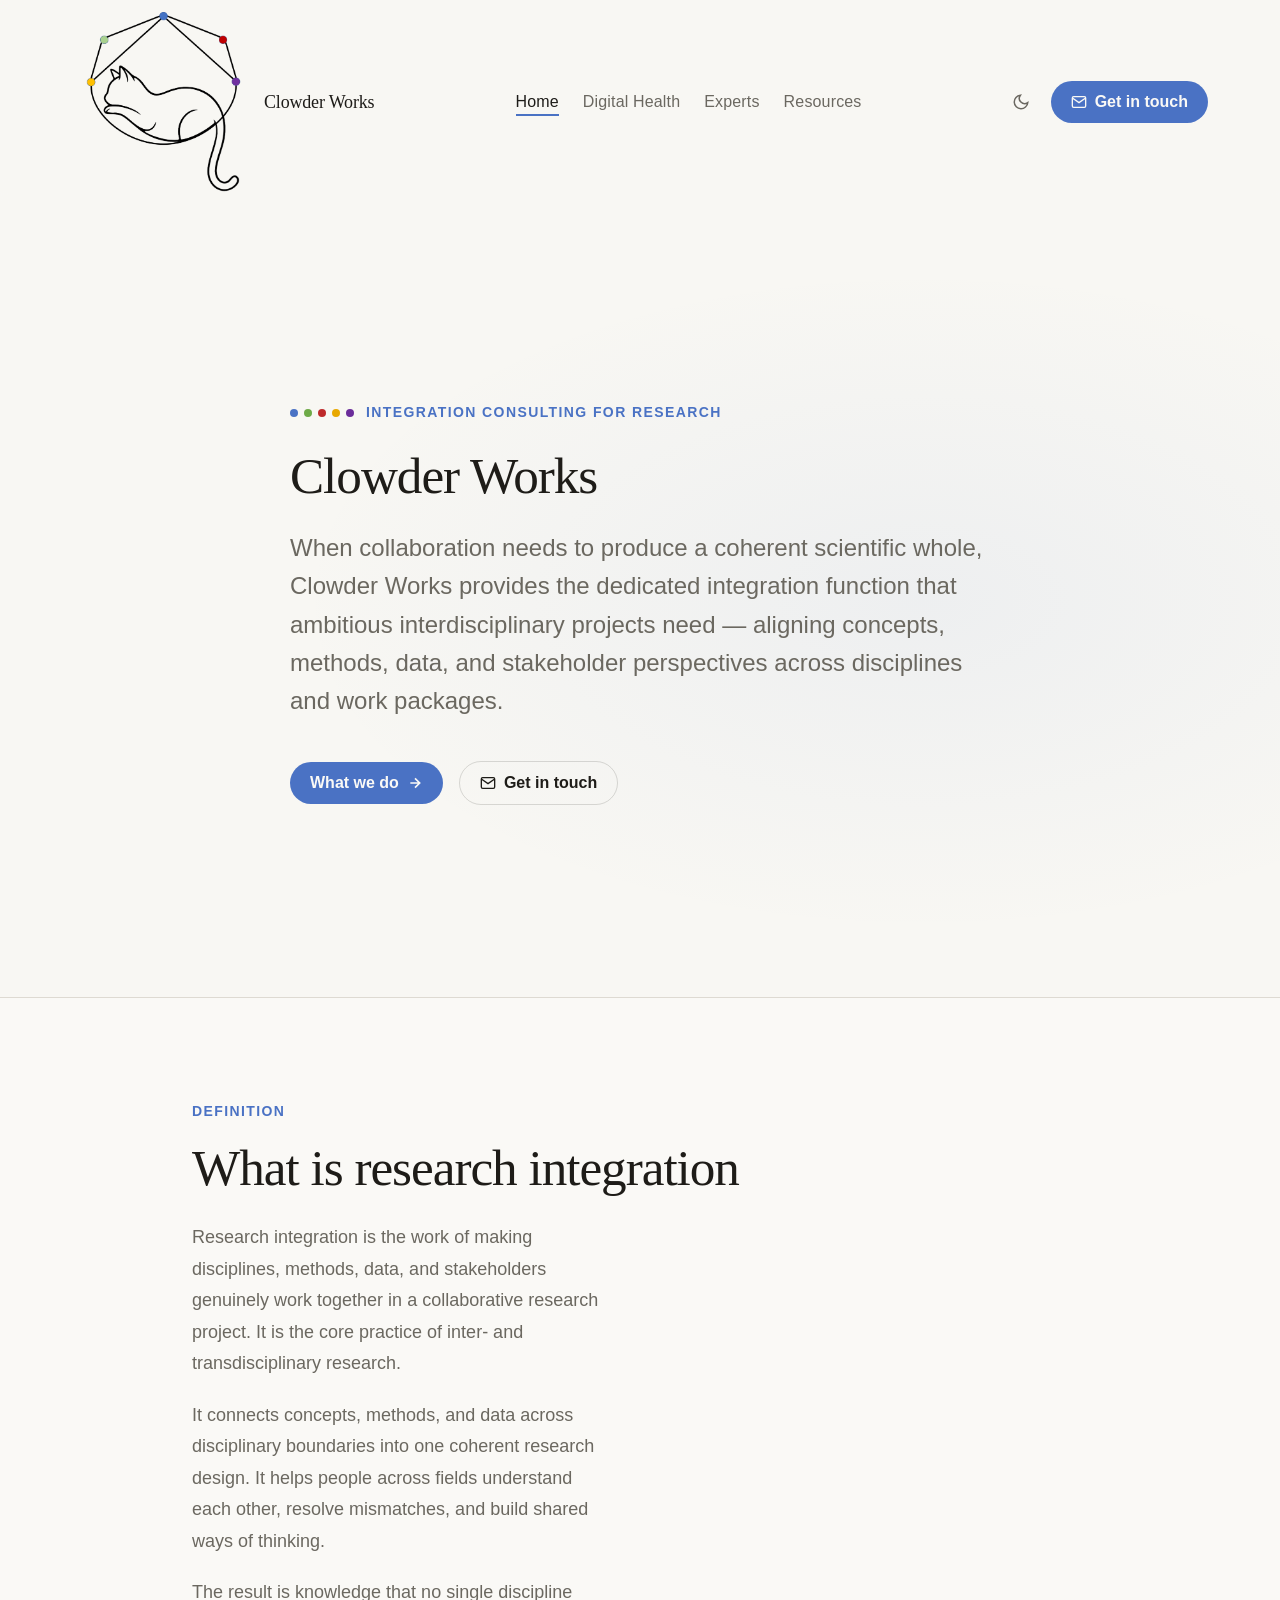
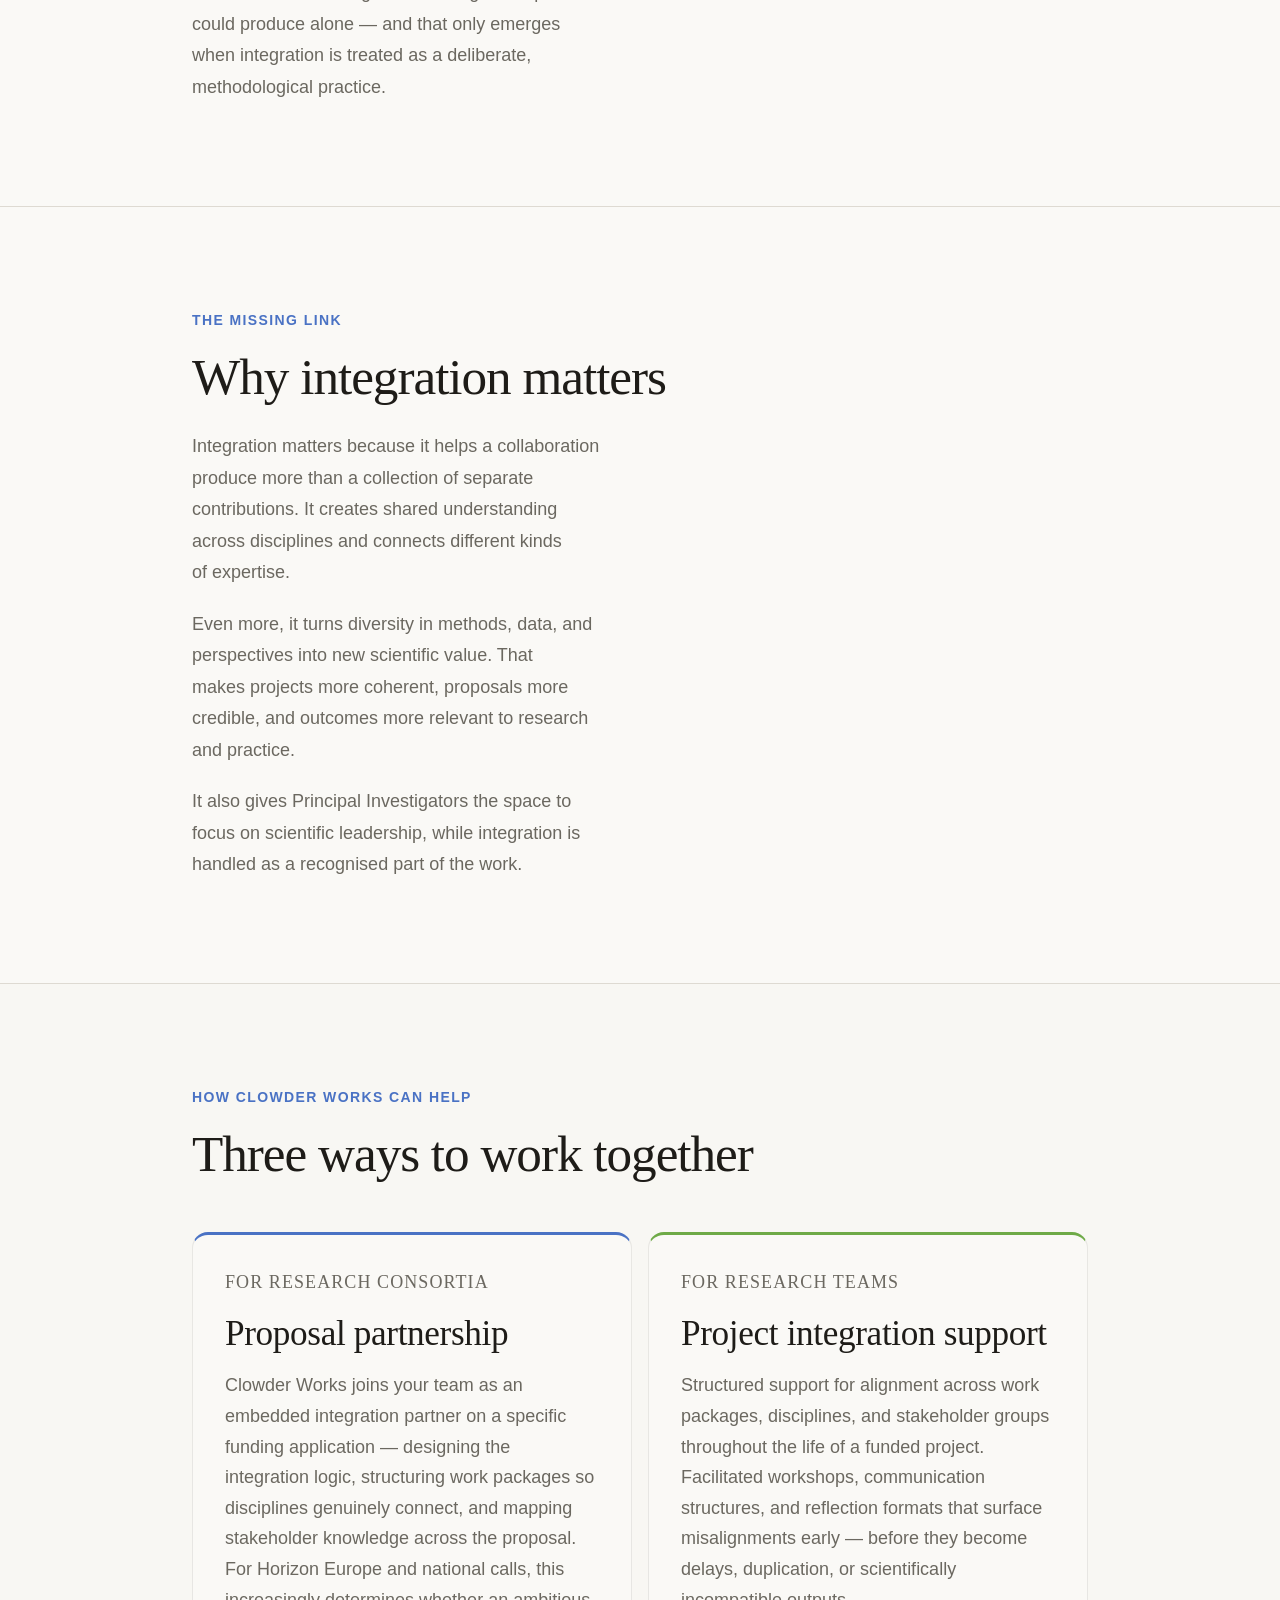
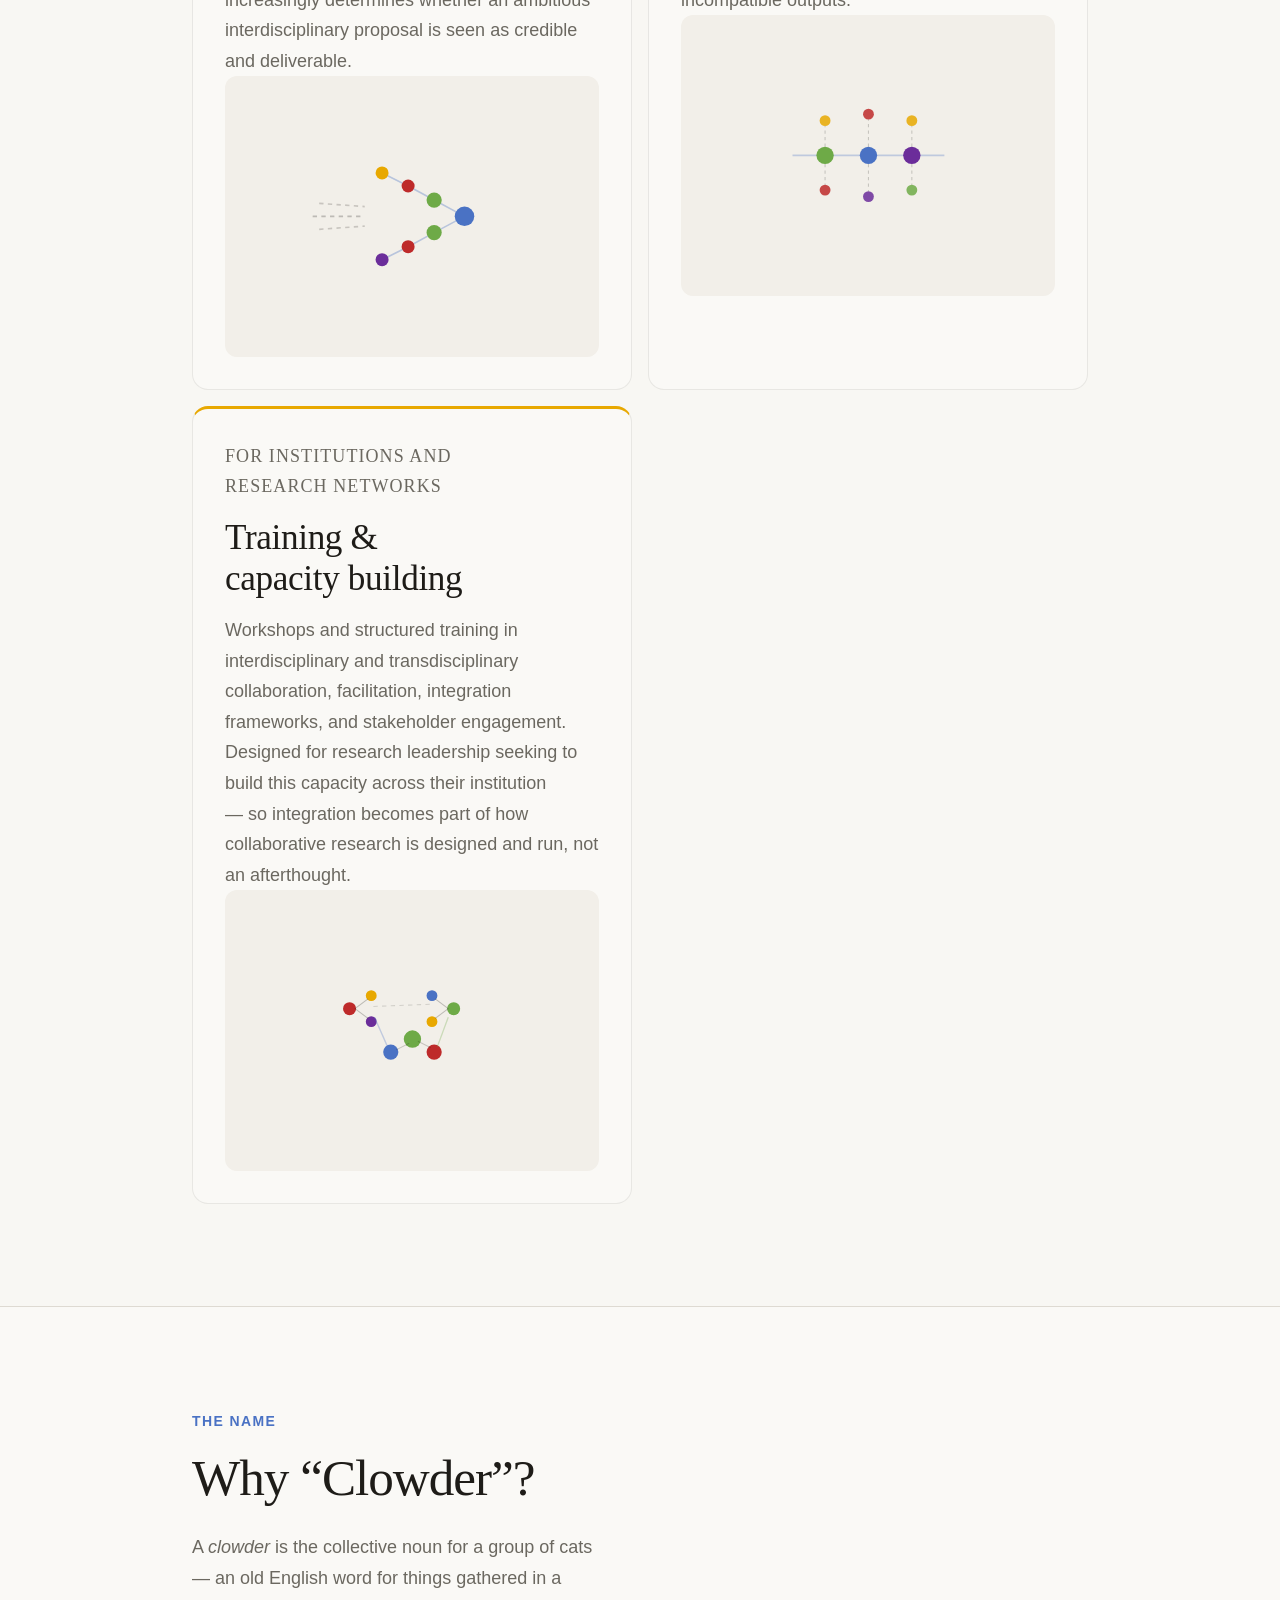
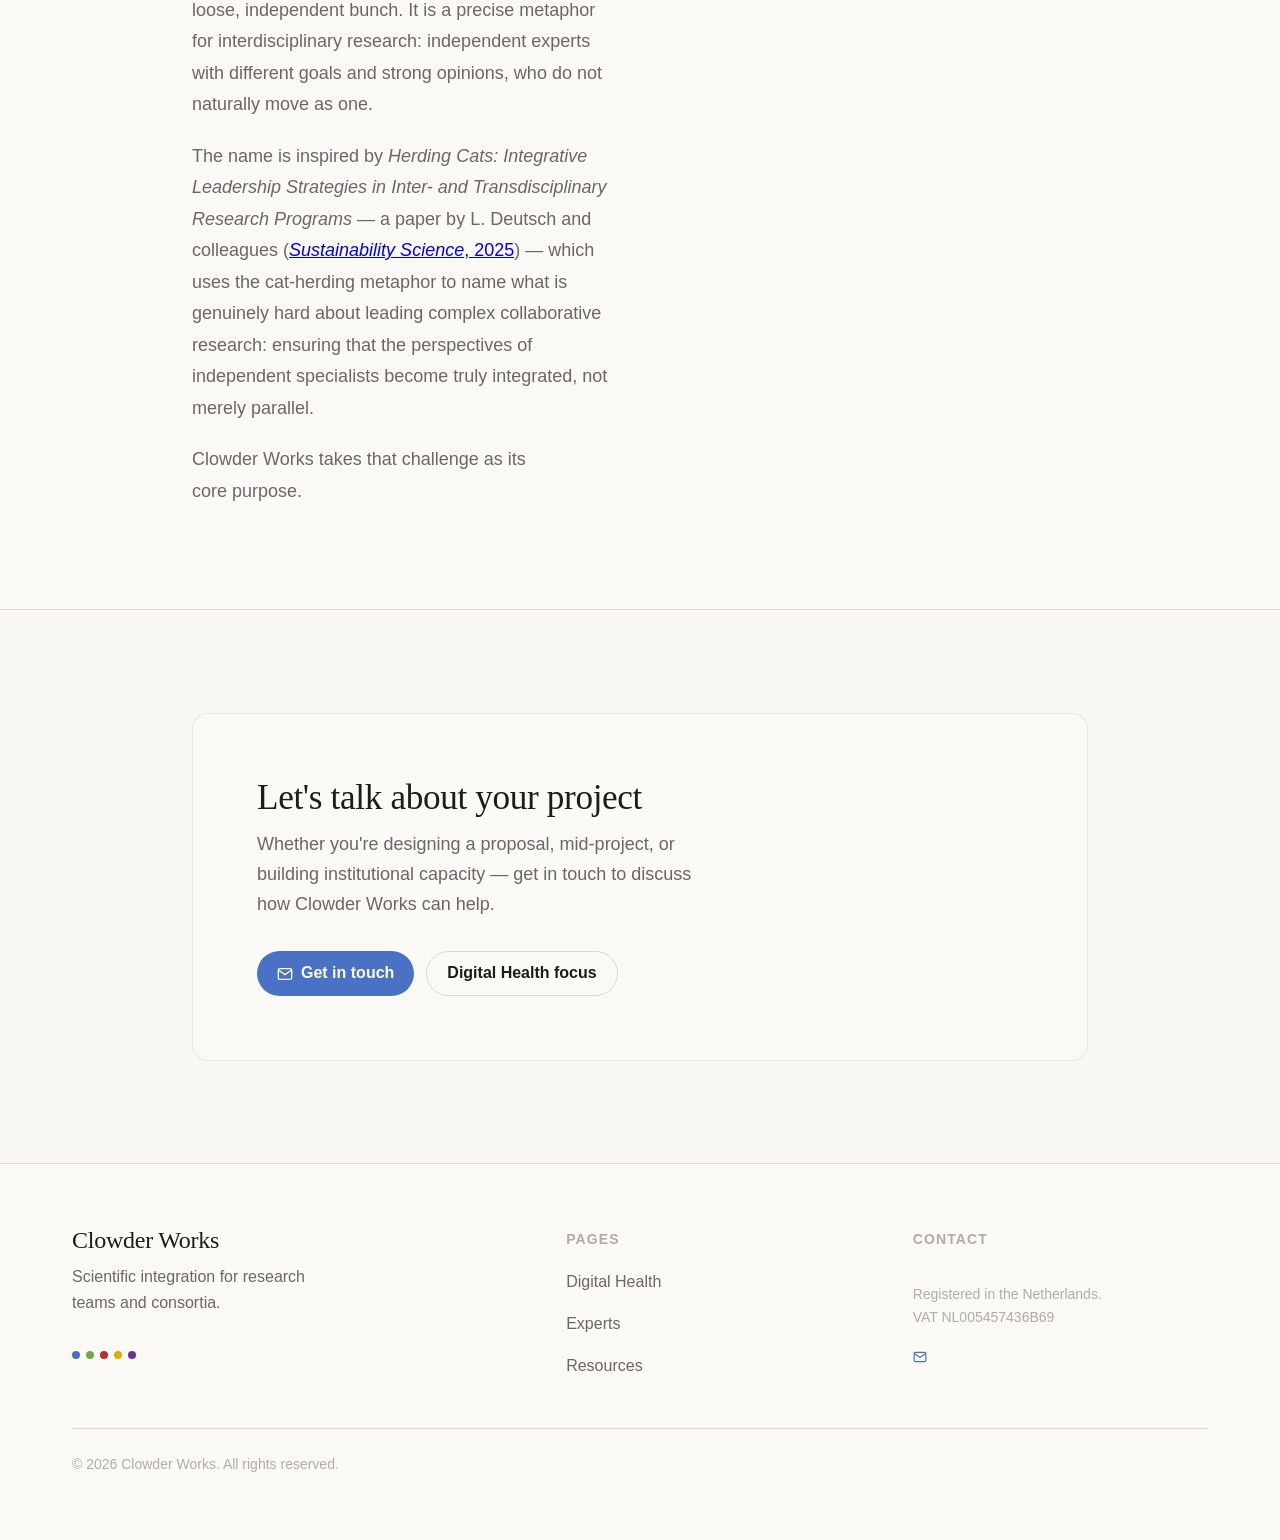
==== index.html @ 4c6a3c1a "Fix heading alignment in integration sections; remove cite signatures from quotes" ====
<!DOCTYPE html>
<html lang="en">
<head>
  <meta charset="UTF-8" />
  <meta name="viewport" content="width=device-width, initial-scale=1.0" />
  <title>Clowder Works — Scientific Integration for Research Teams</title>
  <meta name="description" content="Clowder Works provides scientific integration for research teams and consortia — proposal development, implementation support, and training for Horizon Europe and collaborative research." />

  <!-- Detect system theme immediately to avoid flash -->
  <script>(function(){var t=matchMedia('(prefers-color-scheme:dark)').matches?'dark':'light';document.documentElement.setAttribute('data-theme',t);})();</script>

  <link href="https://api.fontshare.com/v2/css?f[]=zodiak@400,500,700&f[]=general-sans@300,400,500,600&display=swap" rel="stylesheet" />
  <link href="style.css" rel="stylesheet" />
</head>

<body>
  <a class="skip-link" href="#main">Skip to main content</a>

  <div id="site-header"></div>

  <main id="main">

    <!-- ── HERO ── -->
    <section class="hero" aria-labelledby="hero-heading">
      <div class="container">
        <div class="hero-content">
          <div class="hero-eyebrow">
            <div class="footer-nodes" aria-hidden="true">
              <span class="footer-node" style="background:var(--color-node-blue)"></span>
              <span class="footer-node" style="background:var(--color-node-green)"></span>
              <span class="footer-node" style="background:var(--color-node-red)"></span>
              <span class="footer-node" style="background:var(--color-node-amber)"></span>
              <span class="footer-node" style="background:var(--color-node-purple)"></span>
            </div>
            Integration consulting for research
          </div>
          <h1 id="hero-heading">Clowder Works</h1>
          <p class="hero-subhead">When collaboration needs to produce a coherent scientific whole,
            Clowder Works provides the dedicated integration function that ambitious interdisciplinary projects need — aligning concepts, methods, data, and stakeholder perspectives across disciplines and work packages.
          </p>
          <div class="hero-actions">
            <a href="#services" class="btn btn-primary">
              What we do
              <svg width="16" height="16" viewBox="0 0 24 24" fill="none" stroke="currentColor" stroke-width="2.5" aria-hidden="true">
                <path d="M5 12h14M12 5l7 7-7 7"/>
              </svg>
            </a>
            <a class="btn btn-ghost nav-email-link">
              <svg width="16" height="16" viewBox="0 0 24 24" fill="none" stroke="currentColor" stroke-width="2" aria-hidden="true">
                <path d="M4 4h16c1.1 0 2 .9 2 2v12c0 1.1-.9 2-2 2H4c-1.1 0-2-.9-2-2V6c0-1.1.9-2 2-2z"/>
                <polyline points="22,6 12,13 2,6"/>
              </svg>
              Get in touch
            </a>
          </div>
        </div>
      </div>
    </section>

    <hr class="divider" />

    <!-- ── WHAT IS RESEARCH INTEGRATION ── -->
    <section class="integration-section fade-in" aria-labelledby="what-is-heading">
      <div class="container--default">
        <p class="section-label">Definition</p>
        <h2 class="section-title" id="what-is-heading">What is research integration</h2>
        <div class="integration-grid">
          <div class="integration-prose">
            <p>Research integration is the work of making disciplines, methods, data, and stakeholders genuinely work together in a collaborative research project. It is the core practice of inter- and transdisciplinary research.</p>
            <p>It connects concepts, methods, and data across disciplinary boundaries into one coherent research design. It helps people across fields understand each other, resolve mismatches, and build shared ways of thinking.</p>
            <p>The result is knowledge that no single discipline could produce alone — and that only emerges when integration is treated as a deliberate, methodological practice.</p>
          </div>
          <div class="integration-pull reveal-clip">
            <blockquote>"A project manager keeps the project on schedule. An integrator keeps the science coherent."</blockquote>
          </div>
        </div>
      </div>
    </section>

    <hr class="divider" />

    <!-- ── WHY INTEGRATION MATTERS ── -->
    <section class="integration-section fade-in" aria-labelledby="integration-heading">
      <div class="container--default">
        <p class="section-label">The missing link</p>
        <h2 class="section-title" id="integration-heading">Why integration matters</h2>
        <div class="integration-grid">
          <div class="integration-prose">
            <p>Integration matters because it helps a collaboration produce more than a collection of separate contributions. It creates shared understanding across disciplines and connects different kinds of expertise.</p>
            <p>Even more, it turns diversity in methods, data, and perspectives into new scientific value. That makes projects more coherent, proposals more credible, and outcomes more relevant to research and practice.</p>
            <p>It also gives Principal Investigators the space to focus on scientific leadership, while integration is handled as a recognised part of the work.</p>
          </div>
          <div class="integration-pull reveal-clip">
            <blockquote>"Integration ensures coherence and creation of new value."</blockquote>
          </div>
        </div>
      </div>
    </section>

    <hr class="divider" />

    <!-- ── SERVICES ── -->
    <section id="services" aria-labelledby="services-heading">
      <div class="container--default">
        <p class="section-label">How Clowder Works can help</p>
        <h2 class="section-title" id="services-heading">Three ways to work together</h2>

        <div class="services-grid">

          <!-- Card 1: Proposal partnership -->
          <article class="service-card fade-in">
            <p class="service-card-number">For research consortia</p>
            <h3>Proposal partnership</h3>
            <p>Clowder Works joins your team as an embedded integration partner on a specific funding application — designing the integration logic, structuring work packages so disciplines genuinely connect, and mapping stakeholder knowledge across the proposal.</p>
            <p>For Horizon Europe and national calls, this increasingly determines whether an ambitious interdisciplinary proposal is seen as credible and deliverable.</p>
            <div class="service-visual" aria-hidden="true">
              <!-- Clowder formation: nodes converging on a leader -->
              <svg viewBox="0 0 200 140" fill="none">
                <line x1="8"  y1="70" x2="55" y2="70" stroke="currentColor" stroke-width="1.5" opacity="0.25" stroke-dasharray="4 4"/>
                <line x1="14" y1="58" x2="56" y2="61" stroke="currentColor" stroke-width="1.5" opacity="0.2"  stroke-dasharray="4 4"/>
                <line x1="14" y1="82" x2="56" y2="79" stroke="currentColor" stroke-width="1.5" opacity="0.2"  stroke-dasharray="4 4"/>
                <polyline points="72,30 96,42 120,55 148,70 120,85 96,98 72,110"
                  stroke="#4A72C4" stroke-width="1.5" opacity="0.35" fill="none" stroke-linejoin="round"/>
                <circle cx="72"  cy="30"  r="6" fill="#E8A800"/>
                <circle cx="96"  cy="42"  r="6" fill="#BE2A2A"/>
                <circle cx="120" cy="55"  r="7" fill="#6EAA47"/>
                <circle cx="148" cy="70"  r="9" fill="#4A72C4"/>
                <circle cx="120" cy="85"  r="7" fill="#6EAA47"/>
                <circle cx="96"  cy="98"  r="6" fill="#BE2A2A"/>
                <circle cx="72"  cy="110" r="6" fill="#6B2D9A"/>
              </svg>
            </div>
          </article>

          <!-- Card 2: Project integration support -->
          <article class="service-card fade-in">
            <p class="service-card-number">For research teams</p>
            <h3>Project integration support</h3>
            <p>Structured support for alignment across work packages, disciplines, and stakeholder groups throughout the life of a funded project.</p>
            <p>Facilitated workshops, communication structures, and reflection formats that surface misalignments early — before they become delays, duplication, or scientifically incompatible outputs.</p>
            <div class="service-visual" aria-hidden="true">
              <!-- Work packages connecting across a shared axis -->
              <svg viewBox="0 0 200 140" fill="none">
                <!-- Central spine -->
                <line x1="30" y1="70" x2="170" y2="70" stroke="#4A72C4" stroke-width="1.5" opacity="0.3"/>
                <!-- WP nodes on spine -->
                <circle cx="60"  cy="70" r="8" fill="#6EAA47"/>
                <circle cx="100" cy="70" r="8" fill="#4A72C4"/>
                <circle cx="140" cy="70" r="8" fill="#6B2D9A"/>
                <!-- Stakeholder nodes above -->
                <circle cx="60"  cy="38" r="5" fill="#E8A800" opacity="0.85"/>
                <circle cx="100" cy="32" r="5" fill="#BE2A2A" opacity="0.85"/>
                <circle cx="140" cy="38" r="5" fill="#E8A800" opacity="0.85"/>
                <!-- Connections up -->
                <line x1="60"  y1="62" x2="60"  y2="43" stroke="currentColor" stroke-width="1" opacity="0.2" stroke-dasharray="3 3"/>
                <line x1="100" y1="62" x2="100" y2="37" stroke="currentColor" stroke-width="1" opacity="0.2" stroke-dasharray="3 3"/>
                <line x1="140" y1="62" x2="140" y2="43" stroke="currentColor" stroke-width="1" opacity="0.2" stroke-dasharray="3 3"/>
                <!-- Stakeholder nodes below -->
                <circle cx="60"  cy="102" r="5" fill="#BE2A2A" opacity="0.85"/>
                <circle cx="100" cy="108" r="5" fill="#6B2D9A" opacity="0.85"/>
                <circle cx="140" cy="102" r="5" fill="#6EAA47" opacity="0.85"/>
                <!-- Connections down -->
                <line x1="60"  y1="78" x2="60"  y2="97"  stroke="currentColor" stroke-width="1" opacity="0.2" stroke-dasharray="3 3"/>
                <line x1="100" y1="78" x2="100" y2="103" stroke="currentColor" stroke-width="1" opacity="0.2" stroke-dasharray="3 3"/>
                <line x1="140" y1="78" x2="140" y2="97"  stroke="currentColor" stroke-width="1" opacity="0.2" stroke-dasharray="3 3"/>
              </svg>
            </div>
          </article>

          <!-- Card 3: Training -->
          <article class="service-card fade-in">
            <p class="service-card-number">For institutions and research networks</p>
            <h3>Training &amp; capacity building</h3>
            <p>Workshops and structured training in interdisciplinary and transdisciplinary collaboration, facilitation, integration frameworks, and stakeholder engagement.</p>
            <p>Designed for research leadership seeking to build this capacity across their institution — so integration becomes part of how collaborative research is designed and run, not an afterthought.</p>
            <div class="service-visual" aria-hidden="true">
              <!-- Growing network: small clusters linking up -->
              <svg viewBox="0 0 200 140" fill="none">
                <!-- Cluster A -->
                <circle cx="42" cy="50" r="6" fill="#BE2A2A"/>
                <circle cx="62" cy="38" r="5" fill="#E8A800"/>
                <circle cx="62" cy="62" r="5" fill="#6B2D9A"/>
                <line x1="47" y1="50" x2="59" y2="41" stroke="currentColor" stroke-width="1" opacity="0.25"/>
                <line x1="47" y1="50" x2="59" y2="59" stroke="currentColor" stroke-width="1" opacity="0.25"/>
                <!-- Cluster B -->
                <circle cx="138" cy="50" r="6" fill="#6EAA47"/>
                <circle cx="118" cy="38" r="5" fill="#4A72C4"/>
                <circle cx="118" cy="62" r="5" fill="#E8A800"/>
                <line x1="133" y1="50" x2="121" y2="41" stroke="currentColor" stroke-width="1" opacity="0.25"/>
                <line x1="133" y1="50" x2="121" y2="59" stroke="currentColor" stroke-width="1" opacity="0.25"/>
                <!-- Bridge nodes -->
                <circle cx="80"  cy="90" r="7" fill="#4A72C4"/>
                <circle cx="100" cy="78" r="8" fill="#6EAA47"/>
                <circle cx="120" cy="90" r="7" fill="#BE2A2A"/>
                <!-- Bridge connections -->
                <line x1="65" y1="58" x2="77"  y2="85"  stroke="#4A72C4" stroke-width="1.2" opacity="0.3"/>
                <line x1="85" y1="88" x2="97"  y2="82"  stroke="currentColor" stroke-width="1" opacity="0.2"/>
                <line x1="105" y1="80" x2="117" y2="86" stroke="currentColor" stroke-width="1" opacity="0.2"/>
                <line x1="133" y1="58" x2="123" y2="85" stroke="#6EAA47" stroke-width="1.2" opacity="0.3"/>
                <!-- Cross-cluster link -->
                <line x1="64" y1="48" x2="116" y2="46" stroke="currentColor" stroke-width="1" opacity="0.15" stroke-dasharray="4 4"/>
              </svg>
            </div>
          </article>

        </div>
      </div>
    </section>

    <hr class="divider" />

    <!-- ── THE NAME ── -->
    <section class="integration-section fade-in" aria-labelledby="name-heading">
      <div class="container--default">
        <p class="section-label">The name</p>
        <h2 class="section-title" id="name-heading">Why “Clowder”?</h2>
        <div class="integration-grid">
          <div class="integration-prose">
            <p>A <em>clowder</em> is the collective noun for a group of cats — an old English word for things gathered in a loose, independent bunch. It is a precise metaphor for interdisciplinary research: independent experts with different goals and strong opinions, who do not naturally move as one.</p>
            <p>The name is inspired by <em>Herding Cats: Integrative Leadership Strategies in Inter- and Transdisciplinary Research Programs</em> — a paper by L. Deutsch and colleagues (<a href="https://doi.org/10.1007/s11625-024-01585-4" target="_blank" rel="noopener noreferrer"><em>Sustainability Science</em>, 2025</a>) — which uses the cat-herding metaphor to name what is genuinely hard about leading complex collaborative research: ensuring that the perspectives of independent specialists become truly integrated, not merely parallel.</p>
            <p>Clowder Works takes that challenge as its core purpose.</p>
          </div>
          <div class="integration-pull reveal-clip">
            <blockquote>"A clowder only moves together when someone does the integration work."</blockquote>
          </div>
        </div>
      </div>
    </section>

    <hr class="divider" />

    <!-- ── CONTACT ── -->
    <section class="contact-section" aria-labelledby="contact-heading">
      <div class="container--default">
        <div class="contact-inner fade-in">
          <div>
            <h2 id="contact-heading">Let's talk about your project</h2>
            <p>Whether you're designing a proposal, mid-project, or building institutional capacity — get in touch to discuss how Clowder Works can help.</p>
          </div>
          <div class="contact-actions">
            <a class="btn btn-primary nav-email-link">
              <svg width="16" height="16" viewBox="0 0 24 24" fill="none" stroke="currentColor" stroke-width="2" aria-hidden="true"><path d="M4 4h16c1.1 0 2 .9 2 2v12c0 1.1-.9 2-2 2H4c-1.1 0-2-.9-2-2V6c0-1.1.9-2 2-2z"/><polyline points="22,6 12,13 2,6"/></svg>
              Get in touch
            </a>
            <a href="digital-health.html" class="btn btn-ghost">Digital Health focus</a>
          </div>
        </div>
      </div>
    </section>

  </main>

  <div id="site-footer"></div>

  <script src="nav-init.js" defer></script>
  <script>
    Promise.all([
      fetch('nav.html').then(r => r.text()),
      fetch('footer.html').then(r => r.text())
    ]).then(([navHTML, footerHTML]) => {
      document.getElementById('site-header').innerHTML = navHTML;
      document.getElementById('site-footer').innerHTML = footerHTML;
      initNav();

      const u = 'clowder.works', d = 'gmail.com';
      document.querySelectorAll('.nav-email-link').forEach(a => {
        a.href = 'mailto:' + u + '@' + d;
      });
    });
  </script>
</body>
</html>
---- style.css ----
/* ── ART DIRECTION ─────────────────────────────────────────────
   Concept: Scientific bridge-building. Quiet authority.
   Palette: Warm off-white surfaces + logo node colours as accents
   Logo colours: blue #4A72C4, green #6EAA47, red #BE2A2A,
                 amber #E8A800, purple #6B2D9A
   Primary accent: blue #4A72C4 (the top node — connects everything)
   Typography: Zodiak (display) + General Sans (body)
   Density: Spacious, editorial
─────────────────────────────────────────────────────────────── */

:root, [data-theme="light"] {
  --text-xs:   clamp(0.75rem,  0.7rem  + 0.25vw, 0.875rem);
  --text-sm:   clamp(0.875rem, 0.8rem  + 0.35vw, 1rem);
  --text-base: clamp(1rem,     0.95rem + 0.25vw, 1.125rem);
  --text-lg:   clamp(1.125rem, 1rem    + 0.75vw, 1.5rem);
  --text-xl:   clamp(1.5rem,   1.2rem  + 1.25vw, 2.25rem);
  --text-2xl:  clamp(2rem,     1.2rem  + 2.5vw,  3.5rem);
  --text-3xl:  clamp(2.5rem,   1rem    + 4vw,    5rem);

  --space-1:0.25rem;--space-2:0.5rem;--space-3:0.75rem;
  --space-4:1rem;--space-5:1.25rem;--space-6:1.5rem;
  --space-8:2rem;--space-10:2.5rem;--space-12:3rem;
  --space-16:4rem;--space-20:5rem;--space-24:6rem;--space-32:8rem;

  --color-bg:              #f8f7f3;
  --color-surface:         #faf9f6;
  --color-surface-2:       #fcfcfa;
  --color-surface-offset:  #f2efe9;
  --color-surface-dynamic: #e8e4dc;
  --color-divider:         #dedad2;
  --color-border:          #d2cec6;

  --color-text:            #1e1c18;
  --color-text-muted:      #6b6860;
  --color-text-faint:      #b0ada6;
  --color-text-inverse:    #faf9f6;

  --color-primary:         #4A72C4;
  --color-primary-hover:   #3a5ba0;
  --color-primary-active:  #2d4780;
  --color-primary-highlight: #dce5f5;

  --color-node-blue:   #4A72C4;
  --color-node-green:  #6EAA47;
  --color-node-red:    #BE2A2A;
  --color-node-amber:  #E8A800;
  --color-node-purple: #6B2D9A;

  --radius-sm:0.375rem;--radius-md:0.5rem;
  --radius-lg:0.75rem;--radius-xl:1rem;--radius-full:9999px;

  --transition-interactive: 180ms cubic-bezier(0.16, 1, 0.3, 1);

  --shadow-sm: 0 1px 3px rgba(30,28,24,0.07);
  --shadow-md: 0 4px 16px rgba(30,28,24,0.09);
  --shadow-lg: 0 12px 40px rgba(30,28,24,0.12);

  --content-narrow:640px;--content-default:960px;--content-wide:1200px;
  --font-display:'Zodiak','Georgia',serif;
  --font-body:'General Sans','Helvetica Neue',sans-serif;
}

[data-theme="dark"] {
  --color-bg:#171614;--color-surface:#1c1b19;--color-surface-2:#201f1d;
  --color-surface-offset:#1d1c1a;--color-surface-dynamic:#2d2c2a;
  --color-divider:#262523;--color-border:#393836;
  --color-text:#cdccca;--color-text-muted:#797876;
  --color-text-faint:#5a5957;--color-text-inverse:#2b2a28;
  --color-primary:#6b91d4;--color-primary-hover:#8aaade;
  --color-primary-active:#4A72C4;--color-primary-highlight:#1e2a40;
  --color-node-blue:#6b91d4;--color-node-green:#8fca66;
  --color-node-red:#d96060;--color-node-amber:#f0bc30;--color-node-purple:#9b5fc0;
  --shadow-sm:0 1px 3px rgba(0,0,0,0.25);
  --shadow-md:0 4px 16px rgba(0,0,0,0.35);
  --shadow-lg:0 12px 40px rgba(0,0,0,0.45);
}
@media(prefers-color-scheme:dark){
  :root:not([data-theme]){
    --color-bg:#171614;--color-surface:#1c1b19;--color-surface-2:#201f1d;
    --color-surface-offset:#1d1c1a;--color-surface-dynamic:#2d2c2a;
    --color-divider:#262523;--color-border:#393836;
    --color-text:#cdccca;--color-text-muted:#797876;
    --color-text-faint:#5a5957;--color-text-inverse:#2b2a28;
    --color-primary:#6b91d4;--color-primary-hover:#8aaade;
    --color-primary-active:#4A72C4;--color-primary-highlight:#1e2a40;
    --color-node-blue:#6b91d4;--color-node-green:#8fca66;
    --color-node-red:#d96060;--color-node-amber:#f0bc30;--color-node-purple:#9b5fc0;
  }
}

/* ── BASE ── */
*,*::before,*::after{box-sizing:border-box;margin:0;padding:0;}
html{-webkit-font-smoothing:antialiased;-moz-osx-font-smoothing:grayscale;
  text-rendering:optimizeLegibility;scroll-behavior:smooth;
  hanging-punctuation:first last;scroll-padding-top:var(--space-10);}
body{min-height:100dvh;line-height:1.65;font-family:var(--font-body);
  font-size:var(--text-base);color:var(--color-text);background:var(--color-bg);}
img,picture,video,svg{display:block;max-width:100%;height:auto;}
ul[role="list"],ol[role="list"]{list-style:none;}
input,button,textarea,select{font:inherit;color:inherit;}
h1,h2,h3,h4{text-wrap:balance;line-height:1.15;font-family:var(--font-display);}
p,li{text-wrap:pretty;max-width:72ch;}
::selection{background:oklch(from var(--color-primary) l c h / 0.2);color:var(--color-text);}
:focus-visible{outline:2px solid var(--color-primary);outline-offset:3px;border-radius:var(--radius-sm);}
@media(prefers-reduced-motion:reduce){
  *,*::before,*::after{animation-duration:0.01ms!important;
    animation-iteration-count:1!important;transition-duration:0.01ms!important;}
}
button{cursor:pointer;background:none;border:none;}
a,button,[role="button"]{
  transition:color var(--transition-interactive),
    background var(--transition-interactive),
    border-color var(--transition-interactive),
    box-shadow var(--transition-interactive),
    opacity var(--transition-interactive);
}
.sr-only{position:absolute;width:1px;height:1px;padding:0;margin:-1px;
  overflow:hidden;clip:rect(0,0,0,0);white-space:nowrap;border-width:0;}

/* ── SCROLL REVEAL ── */
.fade-in{opacity:1;}
@supports(animation-timeline:scroll()){
  .fade-in{opacity:0;animation:reveal-fade linear both;
    animation-timeline:view();animation-range:entry 0% entry 80%;}
}
@keyframes reveal-fade{to{opacity:1;}}
.reveal-clip{opacity:1;}
@supports(animation-timeline:scroll()){
  .reveal-clip{clip-path:inset(8% 0 0 0);opacity:0;
    animation:reveal-full linear both;animation-timeline:view();
    animation-range:entry 0% entry 70%;}
}
@keyframes reveal-full{to{clip-path:inset(0 0 0 0);opacity:1;}}

/* ── LAYOUT ── */
.container{max-width:var(--content-wide);margin-inline:auto;
  padding-inline:clamp(var(--space-4),4vw,var(--space-8));}
.container--default{max-width:var(--content-default);margin-inline:auto;
  padding-inline:clamp(var(--space-4),4vw,var(--space-8));}
.container--wide{max-width:var(--content-wide);margin-inline:auto;
  padding-inline:clamp(var(--space-4),4vw,var(--space-8));}

/* ── SKIP LINK ── */
.skip-link{position:absolute;top:var(--space-2);left:var(--space-2);
  background:var(--color-primary);color:var(--color-text-inverse);
  padding:var(--space-2) var(--space-4);border-radius:var(--radius-md);
  font-size:var(--text-sm);font-weight:600;z-index:9999;
  transform:translateY(-200%);transition:transform var(--transition-interactive);}
.skip-link:focus{transform:translateY(0);}

/* ── NAV ── */
.site-nav{position:sticky;top:0;z-index:100;
  background:oklch(from var(--color-bg) l c h / 0.92);
  backdrop-filter:blur(14px) saturate(1.4);
  border-bottom:1px solid transparent;
  transition:border-color var(--transition-interactive),box-shadow var(--transition-interactive);}
.site-nav.scrolled{border-color:var(--color-divider);box-shadow:var(--shadow-sm);}
.nav-inner{display:flex;align-items:center;gap:var(--space-6);
  padding-block:var(--space-3);max-width:var(--content-wide);margin-inline:auto;
  padding-inline:clamp(var(--space-4),4vw,var(--space-8));}
.nav-logo{display:flex;align-items:center;gap:var(--space-3);
  text-decoration:none;color:var(--color-text);flex-shrink:0;}
.nav-logo img{width:180px;height:180px;object-fit:contain;flex-shrink:0;
  transition:filter var(--transition-interactive);}

/* Dark mode logo fix: invert blacks to white, restore colours with hue-rotate */
[data-theme="dark"] .nav-logo img,
@media(prefers-color-scheme:dark){ :root:not([data-theme]) .nav-logo img { filter:invert(1) hue-rotate(180deg); } }
[data-theme="dark"] .nav-logo img { filter:invert(1) hue-rotate(180deg); }

.nav-wordmark{font-family:var(--font-display);font-size:var(--text-base);
  font-weight:500;letter-spacing:-0.01em;line-height:1;}
.nav-links{display:flex;align-items:center;gap:var(--space-6);
  list-style:none;margin-inline-start:auto;}
.nav-links a{font-size:var(--text-sm);font-weight:500;color:var(--color-text-muted);
  text-decoration:none;letter-spacing:0.01em;padding-block:var(--space-1);
  border-bottom:2px solid transparent;
  transition:color var(--transition-interactive),border-color var(--transition-interactive);}
.nav-links a:hover{color:var(--color-text);}
.nav-links a.active{color:var(--color-text);border-bottom-color:var(--color-primary);}
.nav-right{display:flex;align-items:center;gap:var(--space-3);margin-inline-start:auto;}

.theme-toggle{display:flex;align-items:center;justify-content:center;
  width:36px;height:36px;border-radius:var(--radius-full);
  color:var(--color-text-muted);cursor:pointer;
  transition:color var(--transition-interactive),background var(--transition-interactive);}
.theme-toggle:hover{color:var(--color-text);background:var(--color-surface-offset);}

.btn{display:inline-flex;align-items:center;gap:var(--space-2);
  padding:var(--space-2) var(--space-5);border-radius:var(--radius-full);
  font-size:var(--text-sm);font-weight:600;text-decoration:none;cursor:pointer;
  transition:background var(--transition-interactive),color var(--transition-interactive),
    box-shadow var(--transition-interactive),transform var(--transition-interactive);}
.btn-primary{background:var(--color-primary);color:var(--color-text-inverse);border:none;}
.btn-primary:hover{background:var(--color-primary-hover);transform:translateY(-1px);box-shadow:var(--shadow-md);}
.btn-primary:active{transform:translateY(0);box-shadow:var(--shadow-sm);}
.btn-ghost{background:transparent;color:var(--color-text);
  border:1px solid oklch(from var(--color-text) l c h / 0.15);}
.btn-ghost:hover{background:var(--color-surface-offset);transform:translateY(-1px);}
.btn-ghost:active{transform:translateY(0);}

.nav-mobile-toggle{display:none;align-items:center;justify-content:center;
  width:40px;height:40px;border-radius:var(--radius-md);color:var(--color-text);
  margin-inline-start:auto;transition:background var(--transition-interactive);}
.nav-mobile-toggle:hover{background:var(--color-surface-offset);}
.nav-mobile-menu{display:none;flex-direction:column;gap:0;
  background:var(--color-surface);border-bottom:1px solid var(--color-divider);
  padding:var(--space-2) 0 var(--space-4);}
.nav-mobile-menu.open{display:flex;}
.nav-mobile-menu a{padding:var(--space-3) clamp(var(--space-4),4vw,var(--space-12));
  font-size:var(--text-base);font-weight:500;color:var(--color-text-muted);text-decoration:none;
  transition:color var(--transition-interactive),background var(--transition-interactive);}
.nav-mobile-menu a:hover{color:var(--color-text);background:var(--color-surface-offset);}
.nav-mobile-menu .btn-primary{margin:var(--space-3) clamp(var(--space-4),4vw,var(--space-12)) 0;width:fit-content;}
@media(max-width:768px){
  .nav-links,.nav-right .btn-primary{display:none;}
  .nav-mobile-toggle{display:flex;}
}
@media(min-width:769px){
  .nav-mobile-toggle{display:none;}
  .nav-mobile-menu{display:none!important;}
}

/* ── HERO ── */
.hero{min-height:88vh;display:flex;flex-direction:column;justify-content:center;
  padding-block:clamp(var(--space-20),10vw,var(--space-32));position:relative;overflow:hidden;}
.hero::before{content:'';position:absolute;inset:0;
  background:radial-gradient(ellipse 70% 60% at 72% 50%,
    oklch(from var(--color-primary) l c h / 0.06) 0%,transparent 70%);
  pointer-events:none;}
.hero-decoration{position:absolute;right:-40px;top:50%;transform:translateY(-50%);
  width:min(440px,42vw);height:min(440px,42vw);opacity:0.055;pointer-events:none;}
[data-theme="dark"] .hero-decoration{opacity:0.08;}
.hero-content{position:relative;z-index:1;max-width:700px;}
.hero-eyebrow{display:inline-flex;align-items:center;gap:var(--space-3);
  font-size:var(--text-xs);font-weight:600;letter-spacing:0.1em;text-transform:uppercase;
  color:var(--color-primary);margin-bottom:var(--space-6);}
.hero-eyebrow-dot{width:6px;height:6px;background:var(--color-primary);border-radius:50%;}
.hero h1{font-size:var(--text-2xl);font-weight:500;color:var(--color-text);
  letter-spacing:-0.02em;margin-bottom:var(--space-6);line-height:1.1;}
.hero h1 em{font-style:italic;color:var(--color-primary);}
.hero-subhead{font-family:var(--font-body);font-size:var(--text-lg);
  color:var(--color-text-muted);font-weight:400;line-height:1.6;
  margin-bottom:var(--space-10);max-width:56ch;}
.hero-actions{display:flex;align-items:center;gap:var(--space-4);flex-wrap:wrap;}

/* ── SHARED SECTION ── */
section{padding-block:clamp(var(--space-16),8vw,var(--space-32));}
.section-label{font-family:var(--font-body);font-size:var(--text-xs);font-weight:600;
  letter-spacing:0.1em;text-transform:uppercase;color:var(--color-primary);margin-bottom:var(--space-4);}
.section-title{font-family:var(--font-display);font-size:var(--text-2xl);
  font-weight:500;letter-spacing:-0.02em;line-height:1.15;color:var(--color-text);margin-bottom:var(--space-6);}
.section-body{font-size:var(--text-base);color:var(--color-text-muted);line-height:1.7;max-width:62ch;}
hr.divider{border:none;border-top:1px solid var(--color-divider);margin:0;}

/* ── INTEGRATION SECTION ── */
.integration-section{background:var(--color-surface);}
.integration-grid{display:grid;grid-template-columns:1fr 1fr;
  gap:clamp(var(--space-8),5vw,var(--space-20));align-items:start;}
.integration-prose p{font-size:var(--text-base);color:var(--color-text-muted);
  line-height:1.75;margin-bottom:var(--space-5);}
.integration-prose p:last-child{margin-bottom:0;}
.integration-pull{position:sticky;top:calc(var(--space-16) + var(--space-4));
  padding:var(--space-8) var(--space-8) var(--space-8) var(--space-10);
  border-left:3px solid var(--color-primary);
  background:var(--color-surface-2);border-radius:0 var(--radius-lg) var(--radius-lg) 0;}
.integration-pull blockquote{font-family:var(--font-display);font-size:var(--text-xl);
  font-weight:400;font-style:italic;line-height:1.4;color:var(--color-text);margin-bottom:var(--space-4);}
.integration-pull cite{font-family:var(--font-body);font-size:var(--text-xs);
  font-style:normal;font-weight:600;letter-spacing:0.06em;text-transform:uppercase;color:var(--color-text-faint);}
@media(max-width:768px){
  .integration-grid{grid-template-columns:1fr;}
  .integration-pull{position:static;}
}

/* ── SERVICES ── */
.services-grid{display:grid;grid-template-columns:1fr 1fr;gap:var(--space-4);margin-top:var(--space-12);}
.service-card{background:var(--color-surface);
  border:1px solid oklch(from var(--color-text) l c h / 0.08);
  border-radius:var(--radius-xl);padding:var(--space-8);
  border-top:3px solid var(--color-node-blue);
  transition:box-shadow var(--transition-interactive),transform var(--transition-interactive);}
.service-card:nth-child(1){border-top-color:var(--color-node-blue);}
.service-card:nth-child(2){border-top-color:var(--color-node-green);}
.service-card:nth-child(3){border-top-color:var(--color-node-amber);}
.service-card-number{font-family:var(--font-display);font-size:var(--text-xs);
  font-weight:400;color:var(--color-text-faint);letter-spacing:0.06em;
  text-transform:uppercase;margin-bottom:var(--space-4);}
.service-card h3{font-family:var(--font-display);font-size:var(--text-xl);
  font-weight:500;color:var(--color-text);letter-spacing:-0.01em;margin-bottom:var(--space-4);}
.service-card p{font-size:var(--text-base);color:var(--color-text-muted);line-height:1.7;}
.service-visual{border-radius:var(--radius-lg);overflow:hidden;
  background:var(--color-surface-offset);aspect-ratio:4/3;
  display:flex;align-items:center;justify-content:center;}
.service-visual svg{opacity:1;width:58%;height:58%;}
@media(max-width:768px){
  .services-grid{grid-template-columns:1fr;}
}

/* ── PATHWAYS ── */
.pathways-section{background:var(--color-surface);}
.pathways-grid{display:grid;grid-template-columns:repeat(3,1fr);gap:var(--space-4);margin-top:var(--space-12);}
.pathway-item{padding:var(--space-6) var(--space-6) var(--space-8);
  border-top:2px solid var(--color-divider);
  transition:border-color var(--transition-interactive);}
.pathway-item:nth-child(1):hover{border-color:var(--color-node-purple);}
.pathway-item:nth-child(2):hover{border-color:var(--color-node-red);}
.pathway-item:nth-child(3):hover{border-color:var(--color-node-blue);}
.pathway-num{font-family:var(--font-display);font-size:var(--text-3xl);
  font-weight:500;line-height:1;margin-bottom:var(--space-4);
  -webkit-text-stroke:1px var(--color-border);color:transparent;}
.pathway-item h3{font-family:var(--font-display);font-size:var(--text-lg);
  font-weight:500;margin-bottom:var(--space-3);color:var(--color-text);}
.pathway-item p{font-size:var(--text-base);color:var(--color-text-muted);line-height:1.65;}
@media(max-width:768px){.pathways-grid{grid-template-columns:1fr;}}

/* ── CONTACT CTA ── */
.contact-section{background:var(--color-bg);}
.contact-inner{
  border:1px solid oklch(from var(--color-text) l c h / 0.08);
  border-radius:var(--radius-xl);
  padding:clamp(var(--space-10),5vw,var(--space-16));
  background:var(--color-surface);
  display:flex;align-items:center;justify-content:space-between;
  gap:var(--space-8);flex-wrap:wrap;
}
.contact-inner h2{font-family:var(--font-display);font-size:var(--text-xl);
  font-weight:500;letter-spacing:-0.01em;margin-bottom:var(--space-3);}
.contact-inner p{font-size:var(--text-base);color:var(--color-text-muted);
  line-height:1.65;max-width:46ch;}
.contact-actions{display:flex;gap:var(--space-3);flex-wrap:wrap;flex-shrink:0;}

/* ── FOOTER ── */
.site-footer{background:var(--color-surface);
  border-top:1px solid var(--color-divider);
  padding-block:clamp(var(--space-12),5vw,var(--space-16));}
.footer-grid{display:grid;grid-template-columns:1.5fr 1fr 1fr;
  gap:clamp(var(--space-8),4vw,var(--space-16));}
.footer-brand .nav-wordmark{font-size:var(--text-lg);margin-bottom:var(--space-3);display:block;}
.footer-tagline{font-size:var(--text-sm);color:var(--color-text-muted);
  line-height:1.6;max-width:30ch;margin-bottom:var(--space-6);}
.footer-email a{display:inline-flex;align-items:center;gap:var(--space-2);
  font-size:var(--text-sm);font-weight:600;color:var(--color-primary);text-decoration:none;}
.footer-email a:hover{color:var(--color-primary-hover);}
.footer-col-title{font-size:var(--text-xs);font-weight:700;letter-spacing:0.08em;
  text-transform:uppercase;color:var(--color-text-faint);margin-bottom:var(--space-4);}
.footer-links{list-style:none;display:flex;flex-direction:column;gap:var(--space-3);}
.footer-links a{font-size:var(--text-sm);color:var(--color-text-muted);text-decoration:none;}
.footer-links a:hover{color:var(--color-text);}
.footer-bottom{margin-top:var(--space-12);padding-top:var(--space-6);
  border-top:1px solid var(--color-divider);
  display:flex;justify-content:space-between;align-items:center;flex-wrap:wrap;gap:var(--space-4);}
.footer-bottom p{font-size:var(--text-xs);color:var(--color-text-faint);}

/* Node colour dots in footer */
.footer-nodes{display:inline-flex;gap:6px;align-items:center;margin-top:0;}
.footer-node{width:8px;height:8px;border-radius:50%;}
@media(max-width:768px){.footer-grid{grid-template-columns:1fr;gap:var(--space-8);}}

/* ── SERVICE CARD LINK ── */
.service-card-link{display:inline-flex;align-items:center;gap:var(--space-2);
  margin-top:var(--space-6);font-size:var(--text-sm);font-weight:600;
  color:var(--color-primary);text-decoration:none;
  transition:gap var(--transition-interactive),color var(--transition-interactive);}
.service-card-link:hover{color:var(--color-primary-hover);gap:var(--space-3);}

/* ── NAV MOBILE FIX ── */
@media(max-width:768px){
  .nav-logo img{width:clamp(32px,10vw,48px);height:clamp(32px,10vw,48px);}
  .nav-mobile-toggle{margin-inline-start:auto;flex-shrink:0;}
}
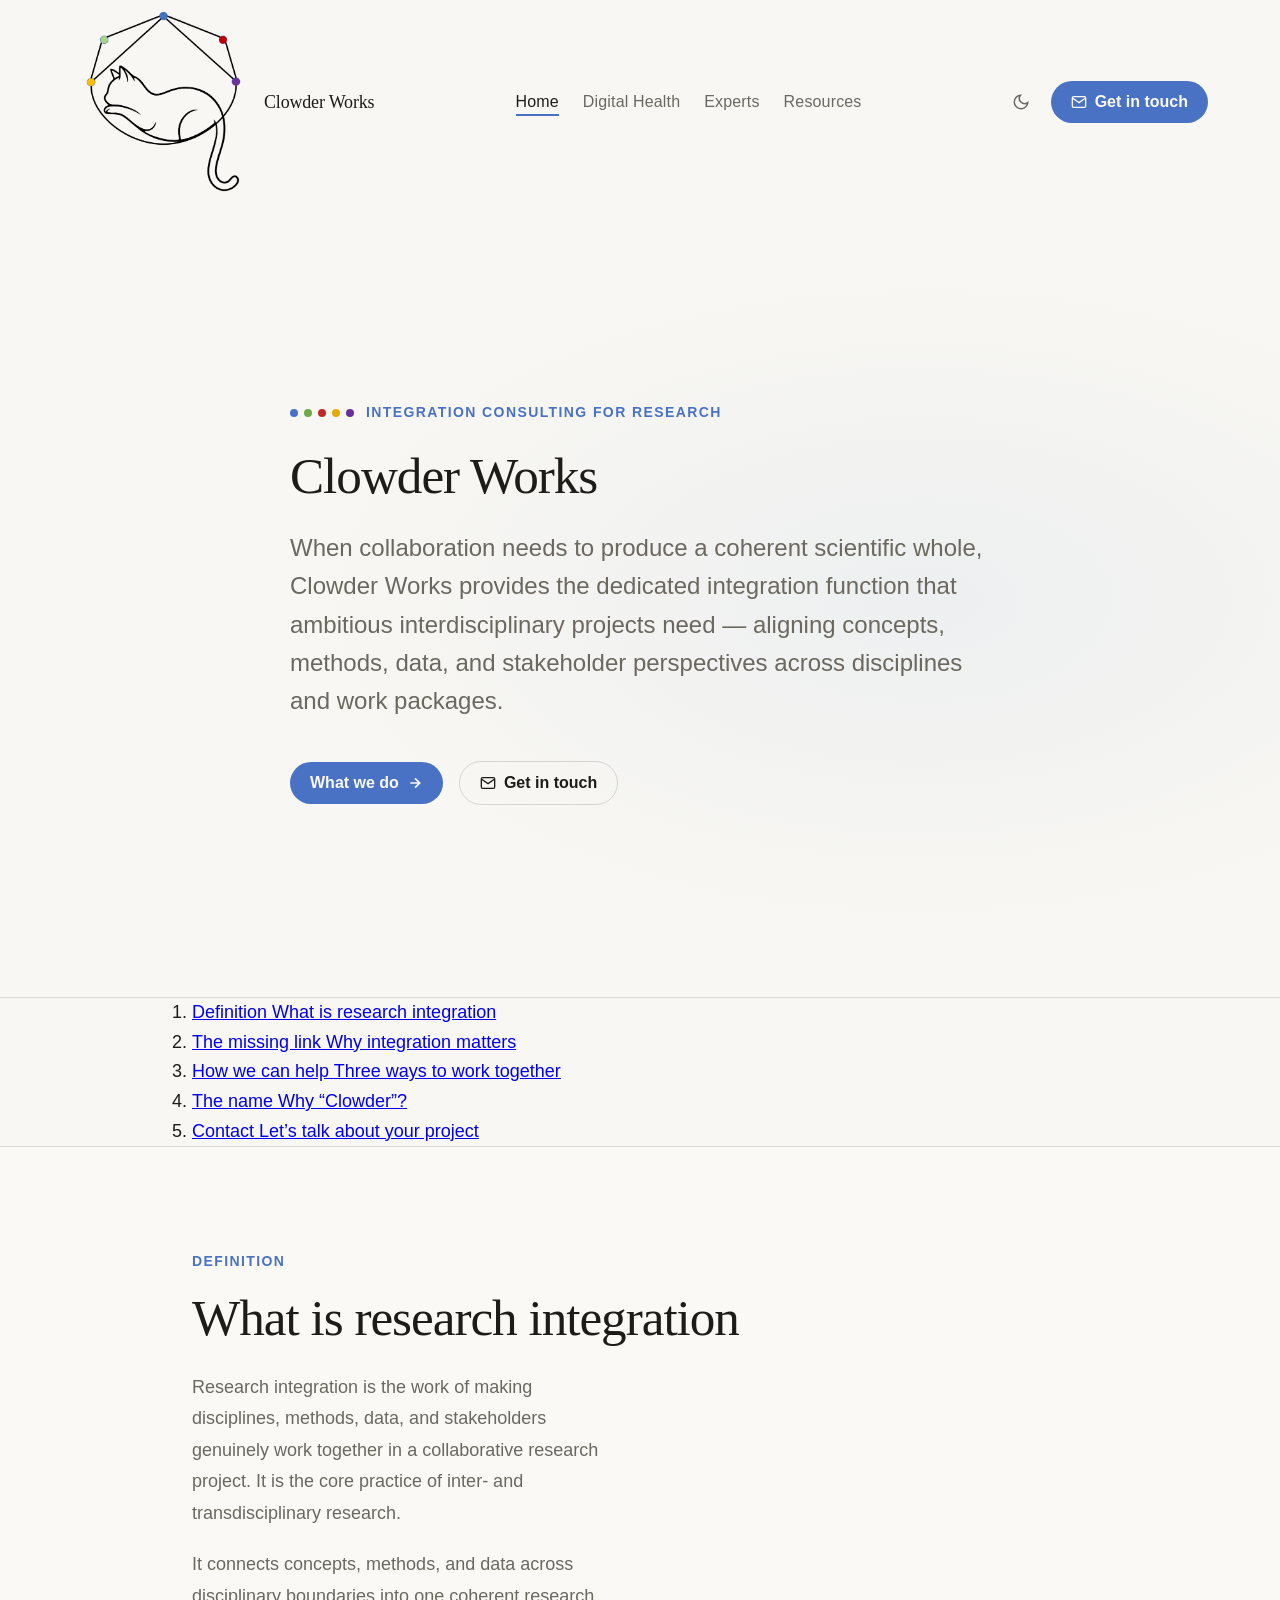
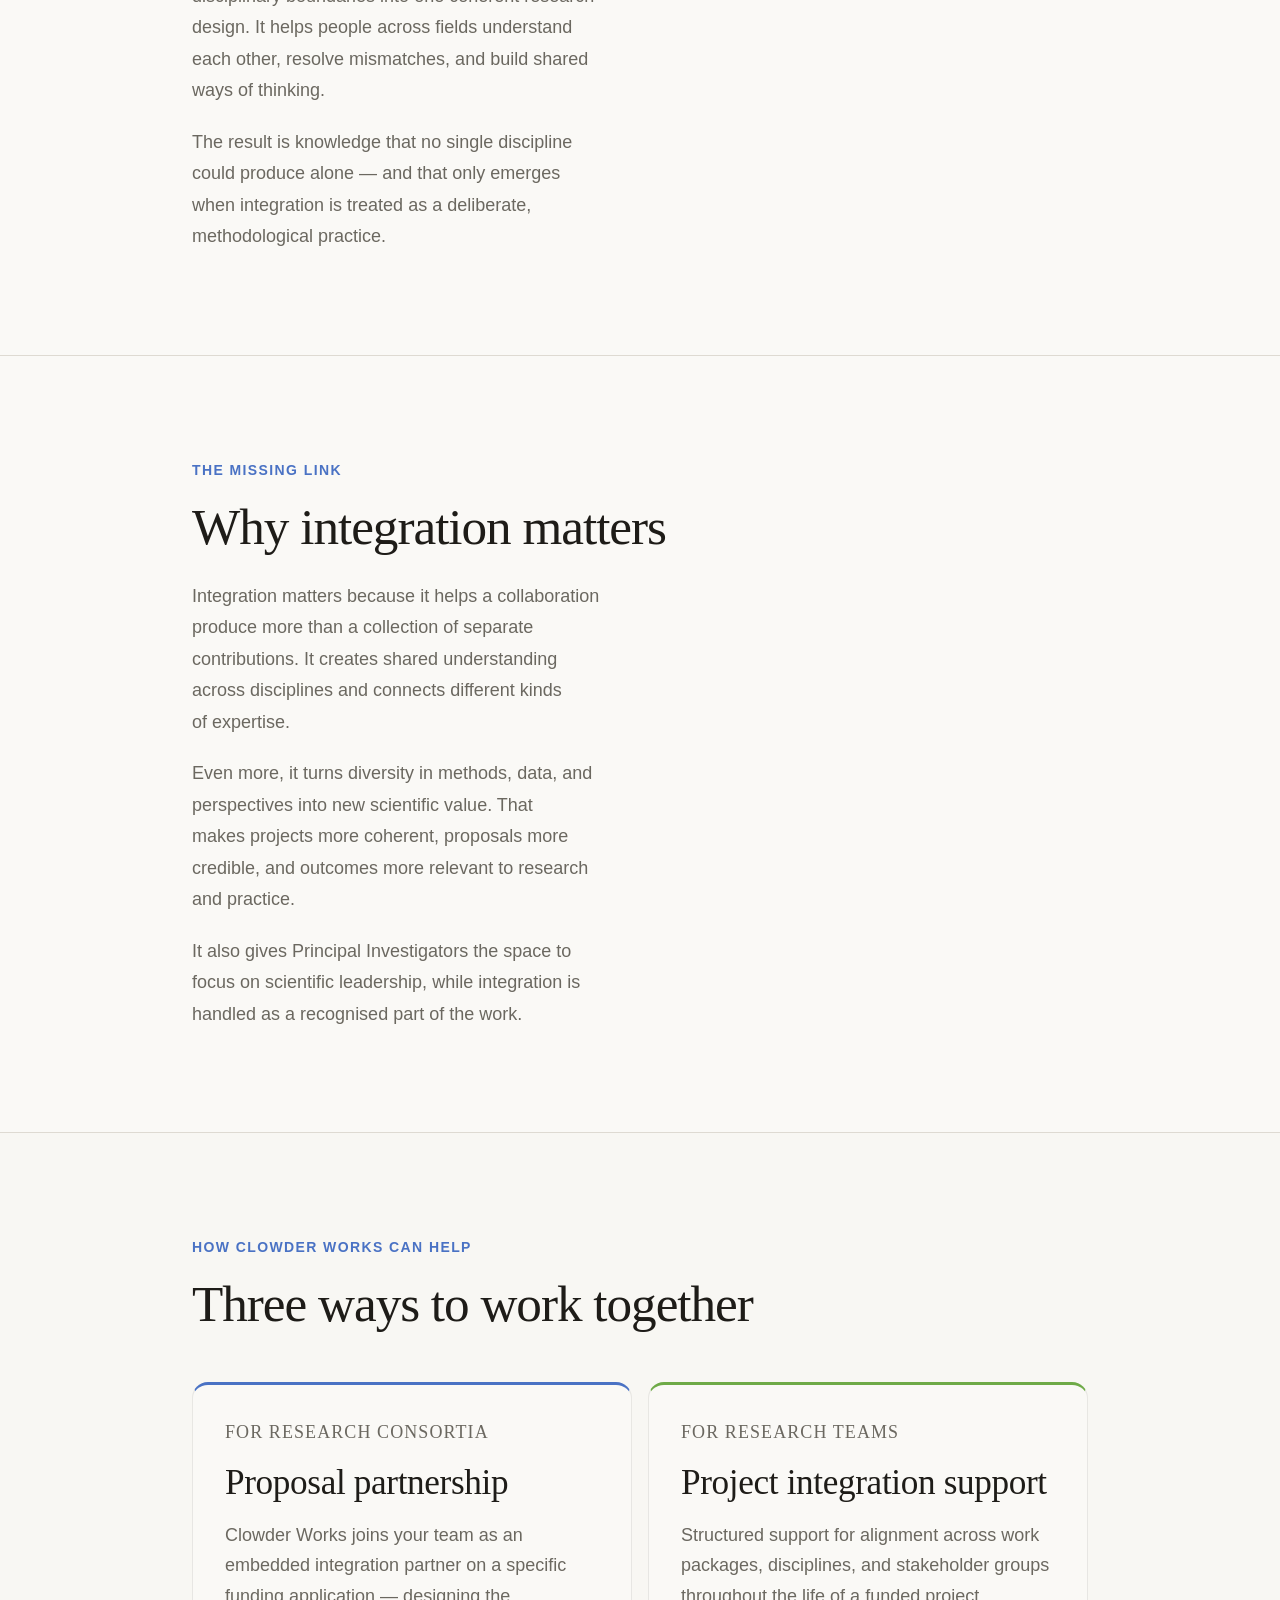
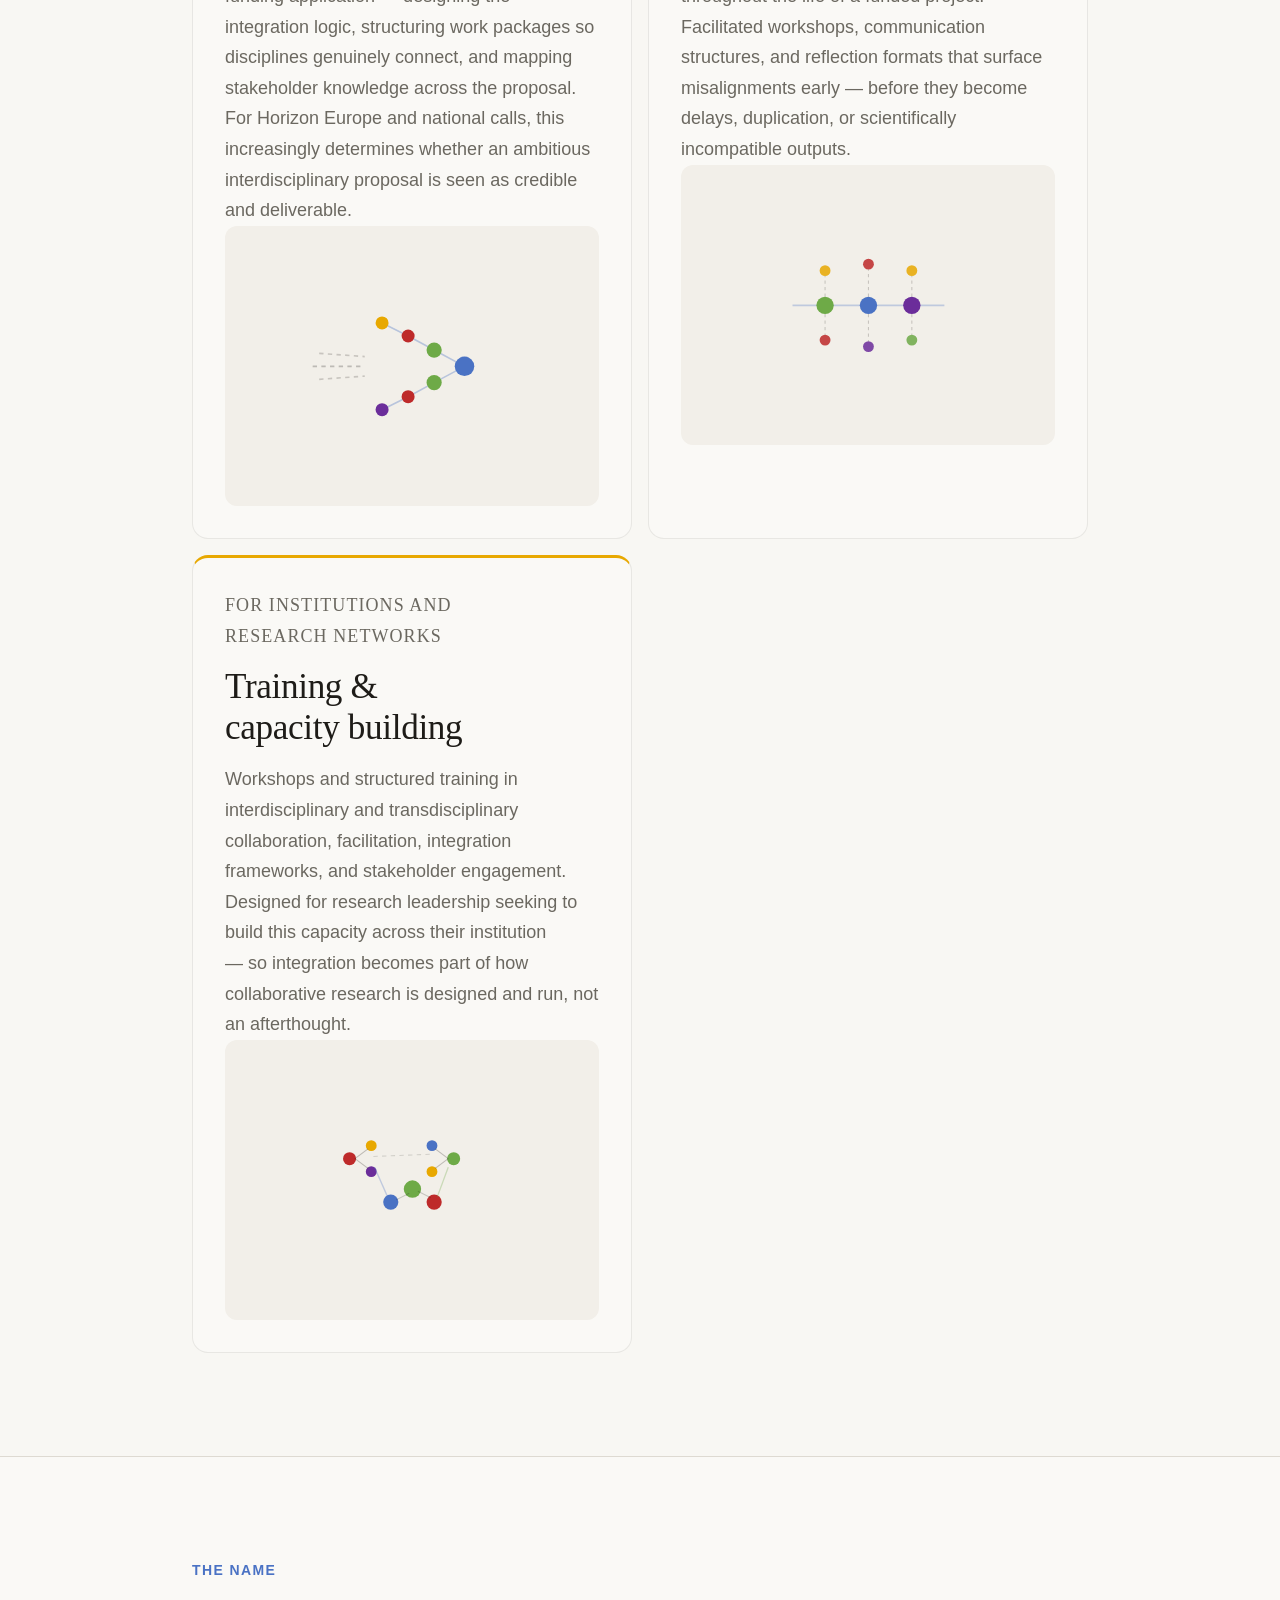
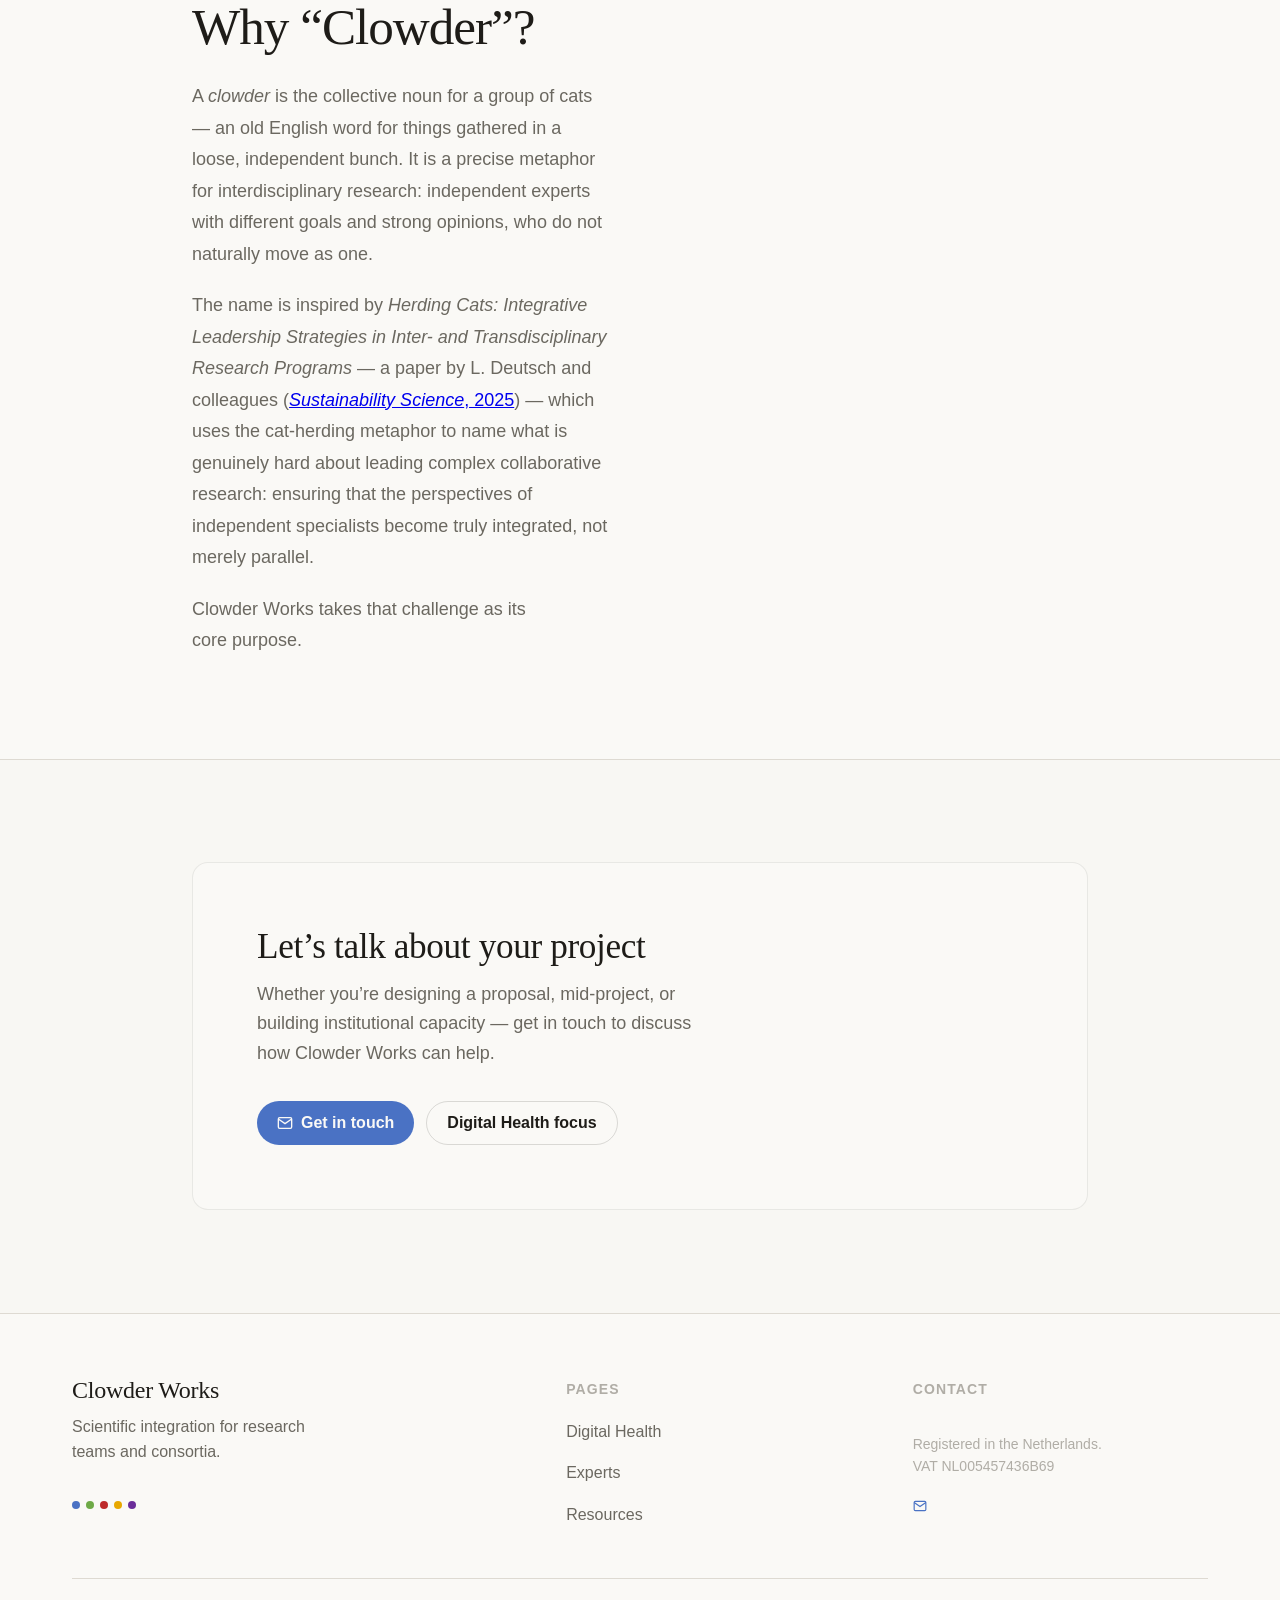
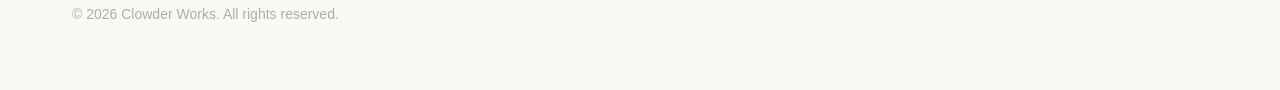
==== commit dd59a628: "Add section nav links after hero; add IDs to sections" ====
--- a/index.html
+++ b/index.html
@@ -59,8 +59,48 @@
 
     <hr class="divider" />
 
+    <!-- ── SECTION NAV ── -->
+    <nav class="section-nav fade-in" aria-label="Page sections">
+      <div class="container--default">
+        <ol class="section-nav-list">
+          <li>
+            <a href="#what-is" class="section-nav-link">
+              <span class="section-nav-label">Definition</span>
+              <span class="section-nav-title">What is research integration</span>
+            </a>
+          </li>
+          <li>
+            <a href="#why-integration" class="section-nav-link">
+              <span class="section-nav-label">The missing link</span>
+              <span class="section-nav-title">Why integration matters</span>
+            </a>
+          </li>
+          <li>
+            <a href="#services" class="section-nav-link">
+              <span class="section-nav-label">How we can help</span>
+              <span class="section-nav-title">Three ways to work together</span>
+            </a>
+          </li>
+          <li>
+            <a href="#the-name" class="section-nav-link">
+              <span class="section-nav-label">The name</span>
+              <span class="section-nav-title">Why “Clowder”?</span>
+            </a>
+          </li>
+          <li>
+            <a href="#contact" class="section-nav-link">
+              <span class="section-nav-label">Contact</span>
+              <span class="section-nav-title">Let’s talk about your project</span>
+            </a>
+          </li>
+        </ol>
+      </div>
+    </nav>
+
+    <hr class="divider" />
+
     <!-- ── WHAT IS RESEARCH INTEGRATION ── -->
-    <section class="integration-section fade-in" aria-labelledby="what-is-heading">
+    <section id="what-is" class="integration-section fade-in" aria-labelledby="what-is-heading">
       <div class="container--default">
         <p class="section-label">Definition</p>
         <h2 class="section-title" id="what-is-heading">What is research integration</h2>
@@ -80,7 +120,7 @@
     <hr class="divider" />
 
     <!-- ── WHY INTEGRATION MATTERS ── -->
-    <section class="integration-section fade-in" aria-labelledby="integration-heading">
+    <section id="why-integration" class="integration-section fade-in" aria-labelledby="integration-heading">
       <div class="container--default">
         <p class="section-label">The missing link</p>
         <h2 class="section-title" id="integration-heading">Why integration matters</h2>
@@ -114,7 +154,6 @@
             <p>Clowder Works joins your team as an embedded integration partner on a specific funding application — designing the integration logic, structuring work packages so disciplines genuinely connect, and mapping stakeholder knowledge across the proposal.</p>
             <p>For Horizon Europe and national calls, this increasingly determines whether an ambitious interdisciplinary proposal is seen as credible and deliverable.</p>
             <div class="service-visual" aria-hidden="true">
-              <!-- Clowder formation: nodes converging on a leader -->
               <svg viewBox="0 0 200 140" fill="none">
                 <line x1="8"  y1="70" x2="55" y2="70" stroke="currentColor" stroke-width="1.5" opacity="0.25" stroke-dasharray="4 4"/>
                 <line x1="14" y1="58" x2="56" y2="61" stroke="currentColor" stroke-width="1.5" opacity="0.2"  stroke-dasharray="4 4"/>
@@ -139,27 +178,20 @@
             <p>Structured support for alignment across work packages, disciplines, and stakeholder groups throughout the life of a funded project.</p>
             <p>Facilitated workshops, communication structures, and reflection formats that surface misalignments early — before they become delays, duplication, or scientifically incompatible outputs.</p>
             <div class="service-visual" aria-hidden="true">
-              <!-- Work packages connecting across a shared axis -->
               <svg viewBox="0 0 200 140" fill="none">
-                <!-- Central spine -->
                 <line x1="30" y1="70" x2="170" y2="70" stroke="#4A72C4" stroke-width="1.5" opacity="0.3"/>
-                <!-- WP nodes on spine -->
                 <circle cx="60"  cy="70" r="8" fill="#6EAA47"/>
                 <circle cx="100" cy="70" r="8" fill="#4A72C4"/>
                 <circle cx="140" cy="70" r="8" fill="#6B2D9A"/>
-                <!-- Stakeholder nodes above -->
                 <circle cx="60"  cy="38" r="5" fill="#E8A800" opacity="0.85"/>
                 <circle cx="100" cy="32" r="5" fill="#BE2A2A" opacity="0.85"/>
                 <circle cx="140" cy="38" r="5" fill="#E8A800" opacity="0.85"/>
-                <!-- Connections up -->
                 <line x1="60"  y1="62" x2="60"  y2="43" stroke="currentColor" stroke-width="1" opacity="0.2" stroke-dasharray="3 3"/>
                 <line x1="100" y1="62" x2="100" y2="37" stroke="currentColor" stroke-width="1" opacity="0.2" stroke-dasharray="3 3"/>
                 <line x1="140" y1="62" x2="140" y2="43" stroke="currentColor" stroke-width="1" opacity="0.2" stroke-dasharray="3 3"/>
-                <!-- Stakeholder nodes below -->
                 <circle cx="60"  cy="102" r="5" fill="#BE2A2A" opacity="0.85"/>
                 <circle cx="100" cy="108" r="5" fill="#6B2D9A" opacity="0.85"/>
                 <circle cx="140" cy="102" r="5" fill="#6EAA47" opacity="0.85"/>
-                <!-- Connections down -->
                 <line x1="60"  y1="78" x2="60"  y2="97"  stroke="currentColor" stroke-width="1" opacity="0.2" stroke-dasharray="3 3"/>
                 <line x1="100" y1="78" x2="100" y2="103" stroke="currentColor" stroke-width="1" opacity="0.2" stroke-dasharray="3 3"/>
                 <line x1="140" y1="78" x2="140" y2="97"  stroke="currentColor" stroke-width="1" opacity="0.2" stroke-dasharray="3 3"/>
@@ -174,30 +206,24 @@
             <p>Workshops and structured training in interdisciplinary and transdisciplinary collaboration, facilitation, integration frameworks, and stakeholder engagement.</p>
             <p>Designed for research leadership seeking to build this capacity across their institution — so integration becomes part of how collaborative research is designed and run, not an afterthought.</p>
             <div class="service-visual" aria-hidden="true">
-              <!-- Growing network: small clusters linking up -->
               <svg viewBox="0 0 200 140" fill="none">
-                <!-- Cluster A -->
                 <circle cx="42" cy="50" r="6" fill="#BE2A2A"/>
                 <circle cx="62" cy="38" r="5" fill="#E8A800"/>
                 <circle cx="62" cy="62" r="5" fill="#6B2D9A"/>
                 <line x1="47" y1="50" x2="59" y2="41" stroke="currentColor" stroke-width="1" opacity="0.25"/>
                 <line x1="47" y1="50" x2="59" y2="59" stroke="currentColor" stroke-width="1" opacity="0.25"/>
-                <!-- Cluster B -->
                 <circle cx="138" cy="50" r="6" fill="#6EAA47"/>
                 <circle cx="118" cy="38" r="5" fill="#4A72C4"/>
                 <circle cx="118" cy="62" r="5" fill="#E8A800"/>
                 <line x1="133" y1="50" x2="121" y2="41" stroke="currentColor" stroke-width="1" opacity="0.25"/>
                 <line x1="133" y1="50" x2="121" y2="59" stroke="currentColor" stroke-width="1" opacity="0.25"/>
-                <!-- Bridge nodes -->
                 <circle cx="80"  cy="90" r="7" fill="#4A72C4"/>
                 <circle cx="100" cy="78" r="8" fill="#6EAA47"/>
                 <circle cx="120" cy="90" r="7" fill="#BE2A2A"/>
-                <!-- Bridge connections -->
                 <line x1="65" y1="58" x2="77"  y2="85"  stroke="#4A72C4" stroke-width="1.2" opacity="0.3"/>
                 <line x1="85" y1="88" x2="97"  y2="82"  stroke="currentColor" stroke-width="1" opacity="0.2"/>
                 <line x1="105" y1="80" x2="117" y2="86" stroke="currentColor" stroke-width="1" opacity="0.2"/>
                 <line x1="133" y1="58" x2="123" y2="85" stroke="#6EAA47" stroke-width="1.2" opacity="0.3"/>
-                <!-- Cross-cluster link -->
                 <line x1="64" y1="48" x2="116" y2="46" stroke="currentColor" stroke-width="1" opacity="0.15" stroke-dasharray="4 4"/>
               </svg>
             </div>
@@ -210,7 +236,7 @@
     <hr class="divider" />
 
     <!-- ── THE NAME ── -->
-    <section class="integration-section fade-in" aria-labelledby="name-heading">
+    <section id="the-name" class="integration-section fade-in" aria-labelledby="name-heading">
       <div class="container--default">
         <p class="section-label">The name</p>
         <h2 class="section-title" id="name-heading">Why “Clowder”?</h2>
@@ -230,12 +256,12 @@
     <hr class="divider" />
 
     <!-- ── CONTACT ── -->
-    <section class="contact-section" aria-labelledby="contact-heading">
+    <section id="contact" class="contact-section" aria-labelledby="contact-heading">
       <div class="container--default">
         <div class="contact-inner fade-in">
           <div>
-            <h2 id="contact-heading">Let's talk about your project</h2>
-            <p>Whether you're designing a proposal, mid-project, or building institutional capacity — get in touch to discuss how Clowder Works can help.</p>
+            <h2 id="contact-heading">Let’s talk about your project</h2>
+            <p>Whether you’re designing a proposal, mid-project, or building institutional capacity — get in touch to discuss how Clowder Works can help.</p>
           </div>
           <div class="contact-actions">
             <a class="btn btn-primary nav-email-link">
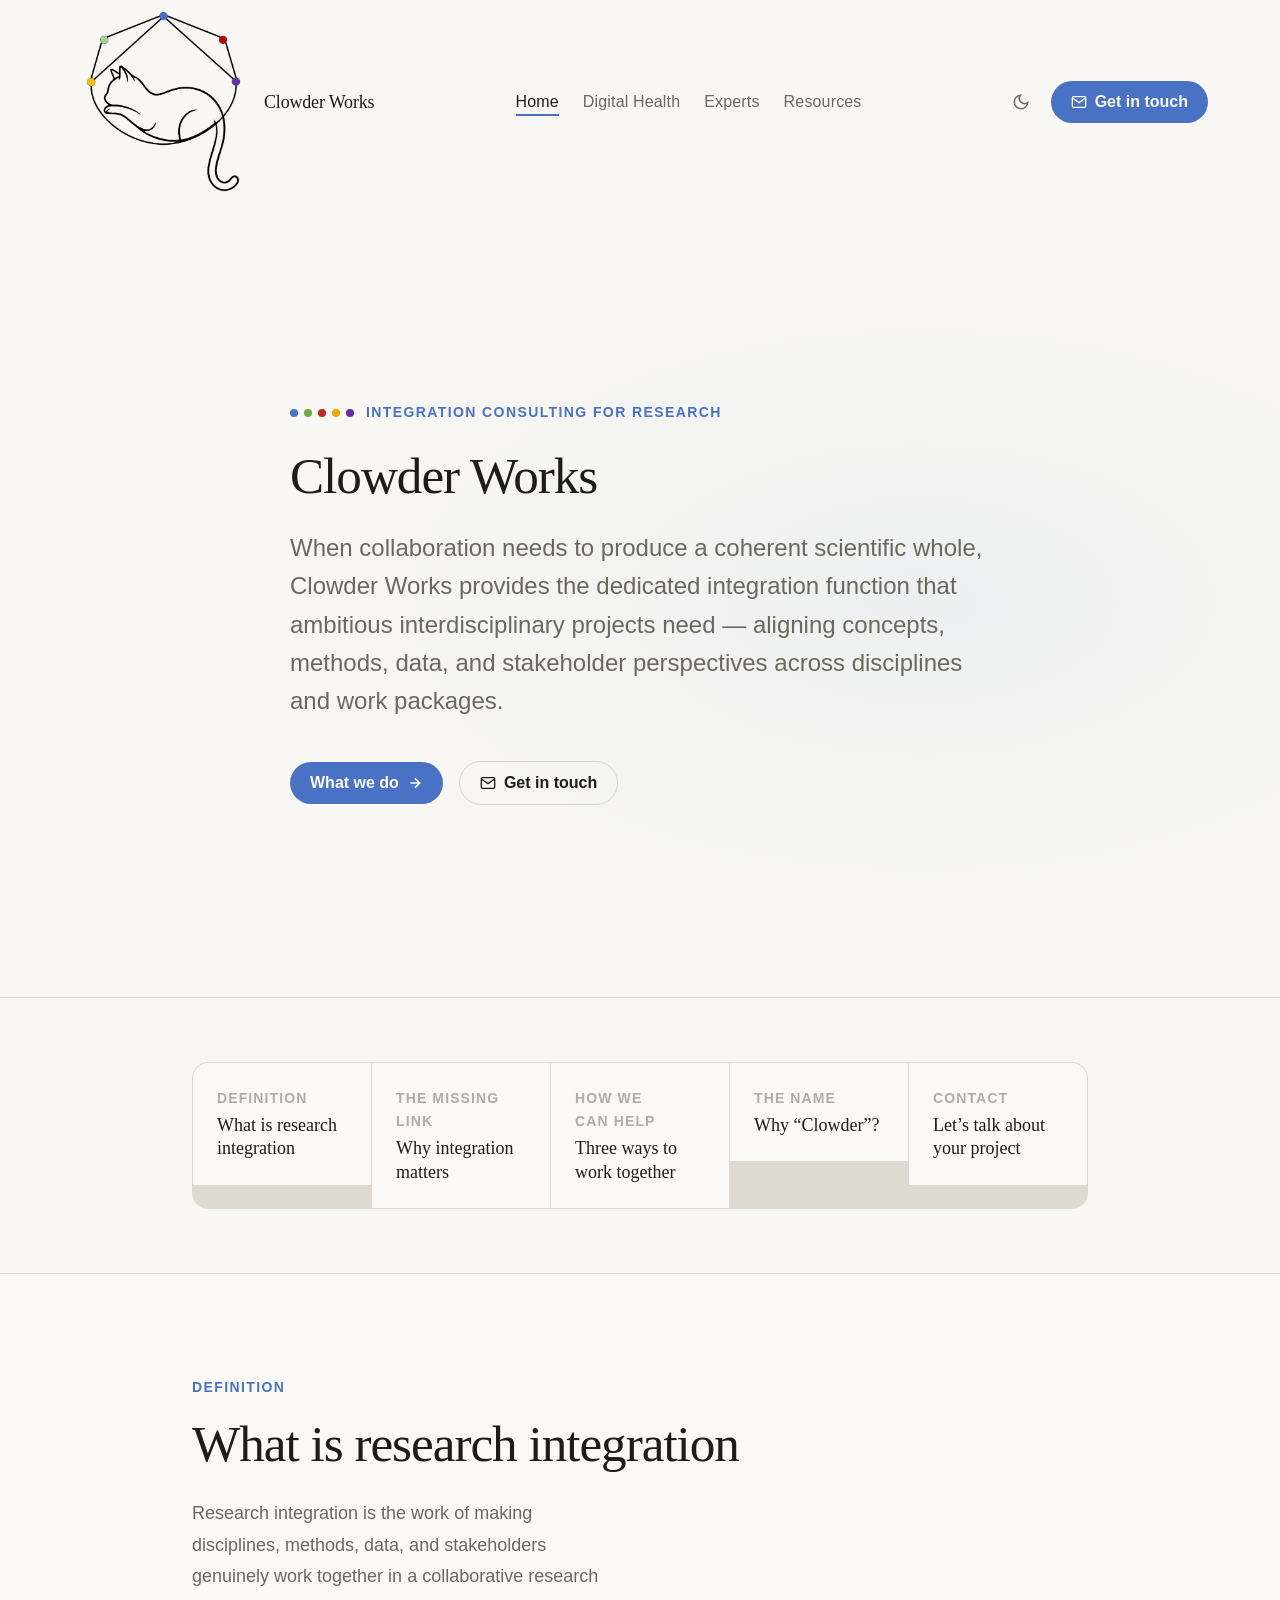
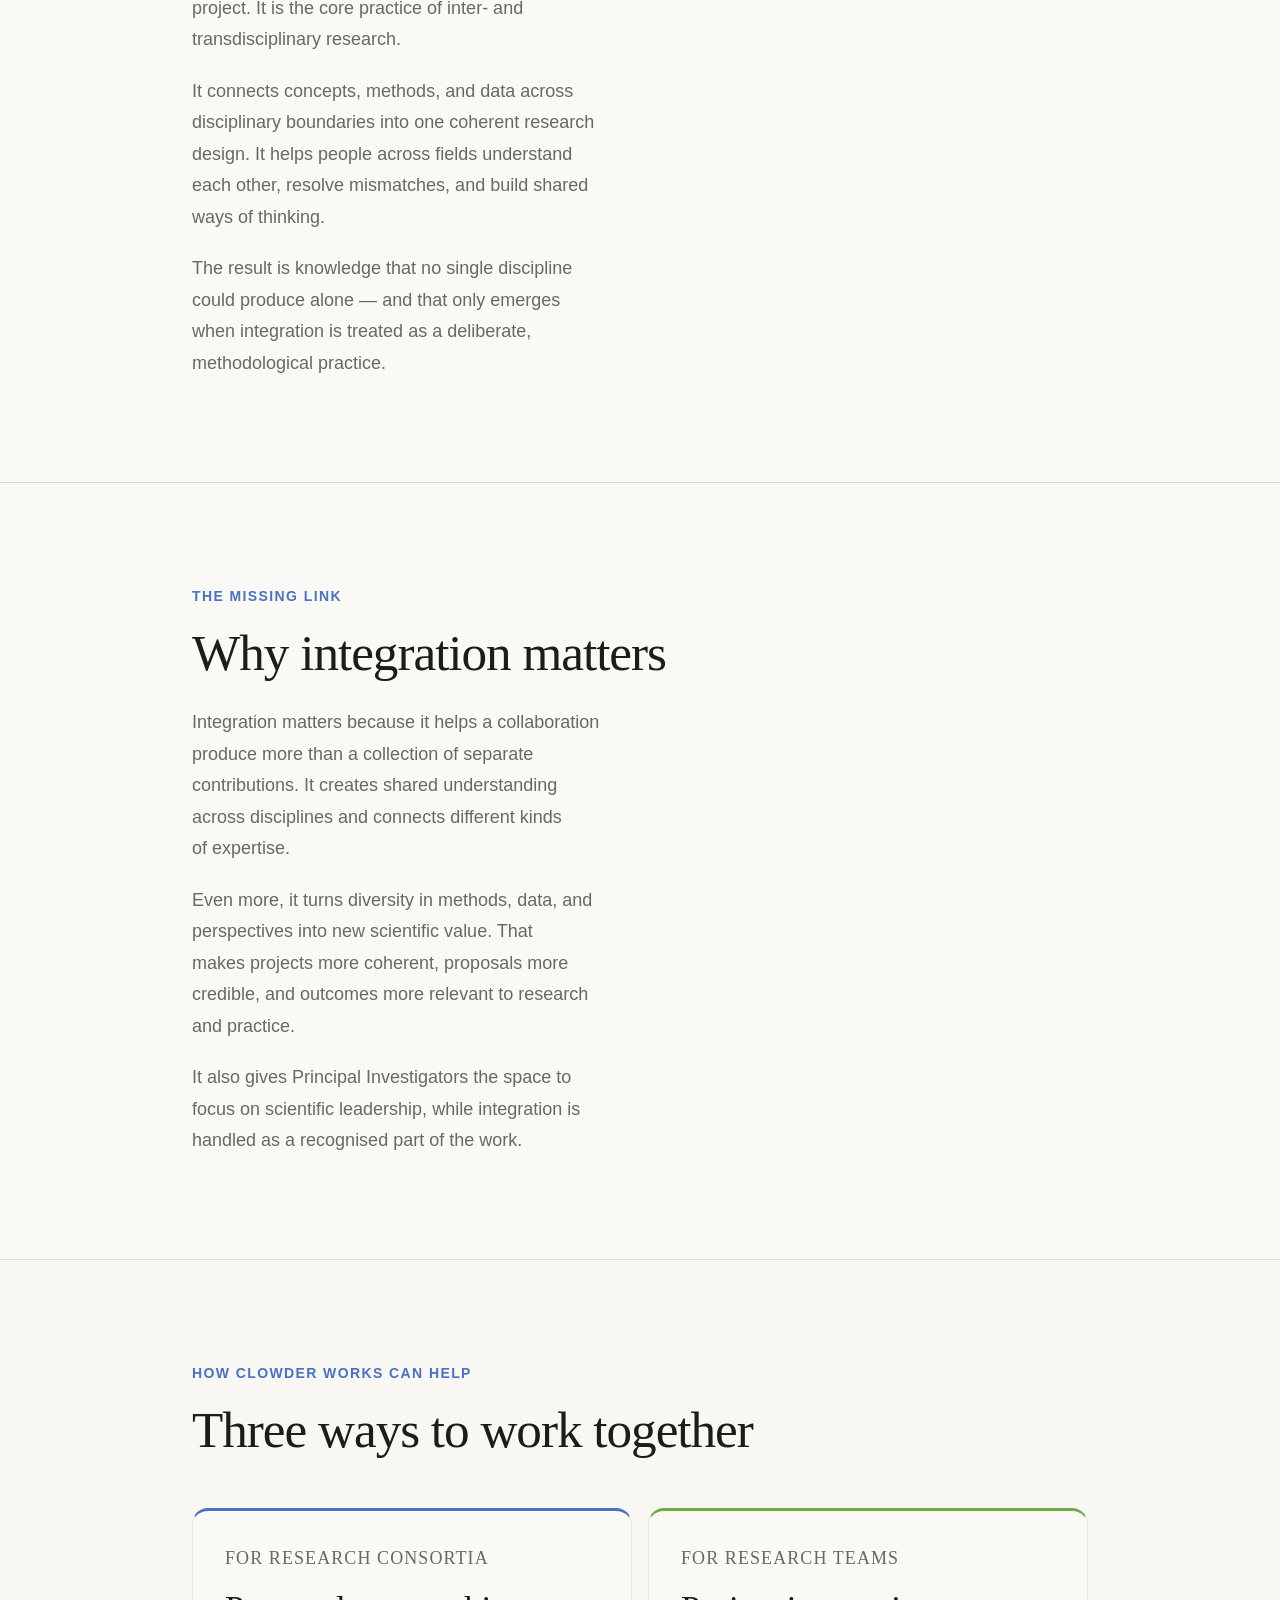
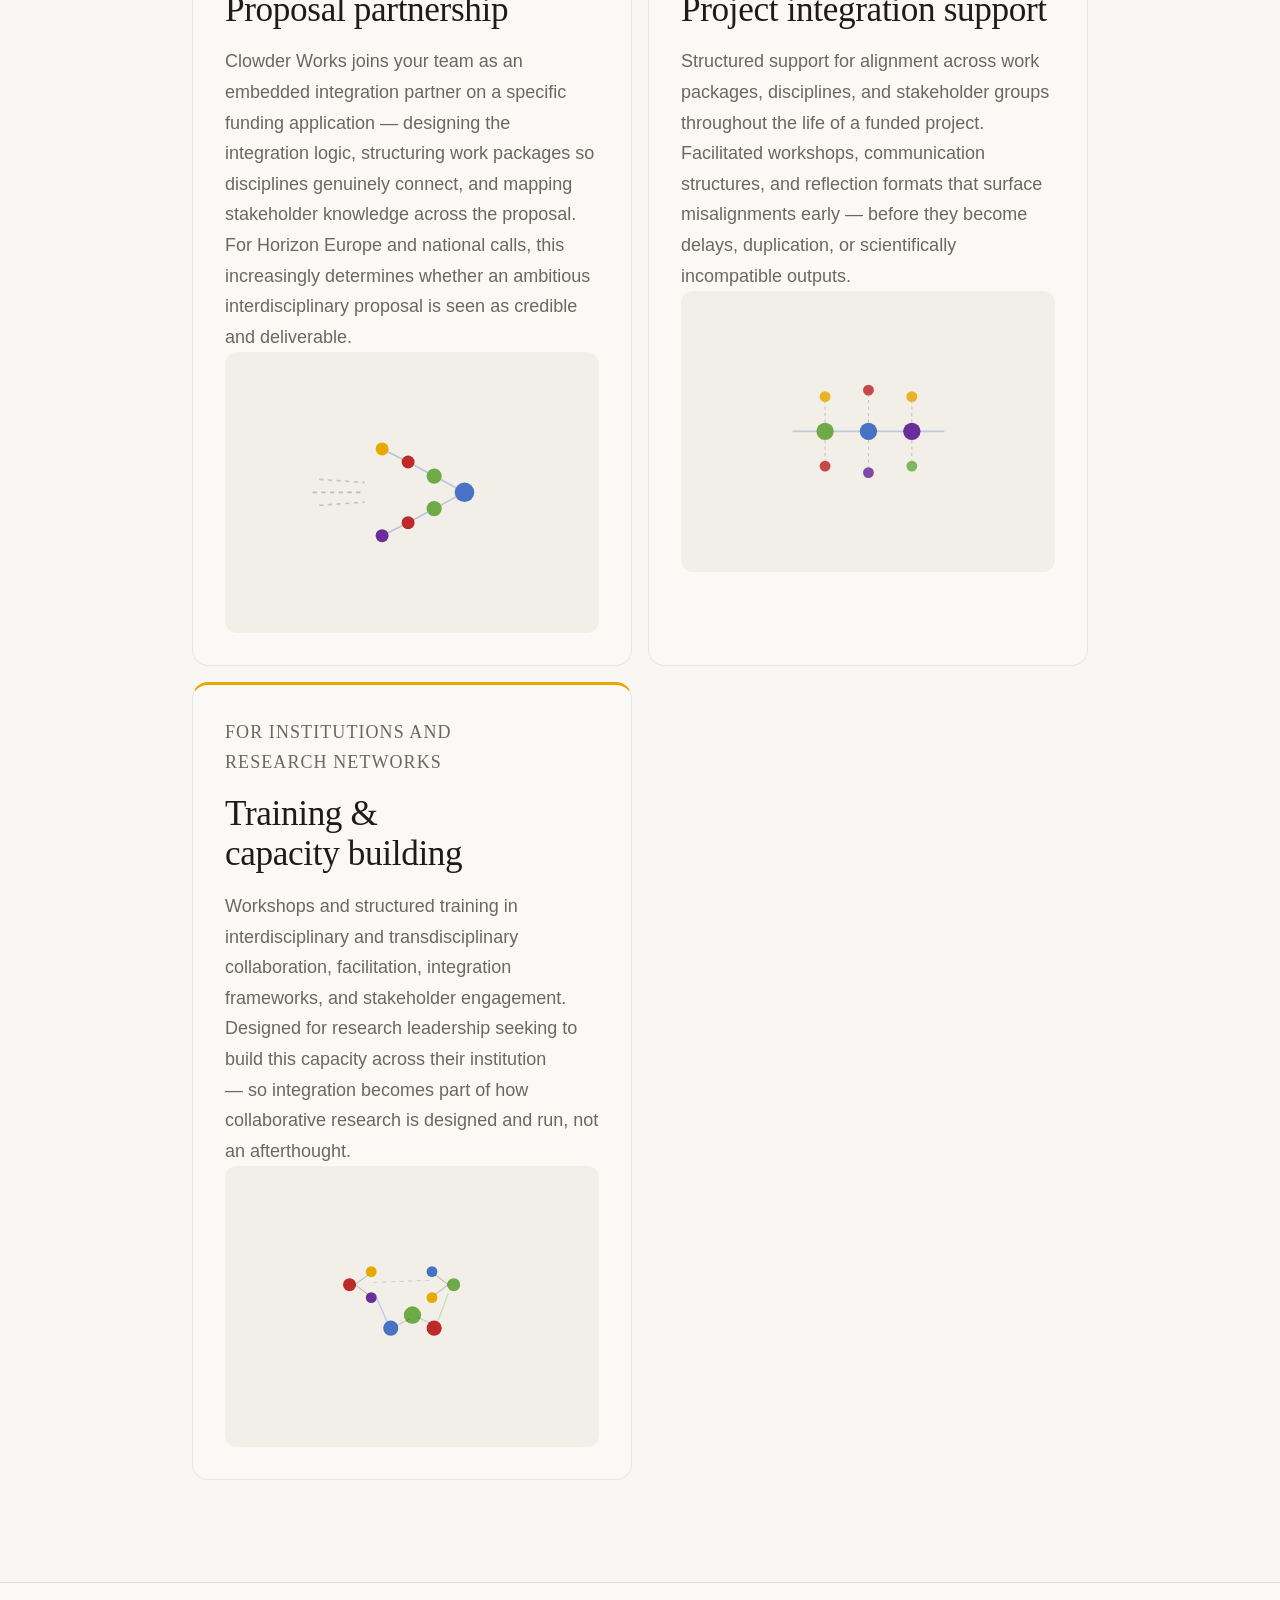
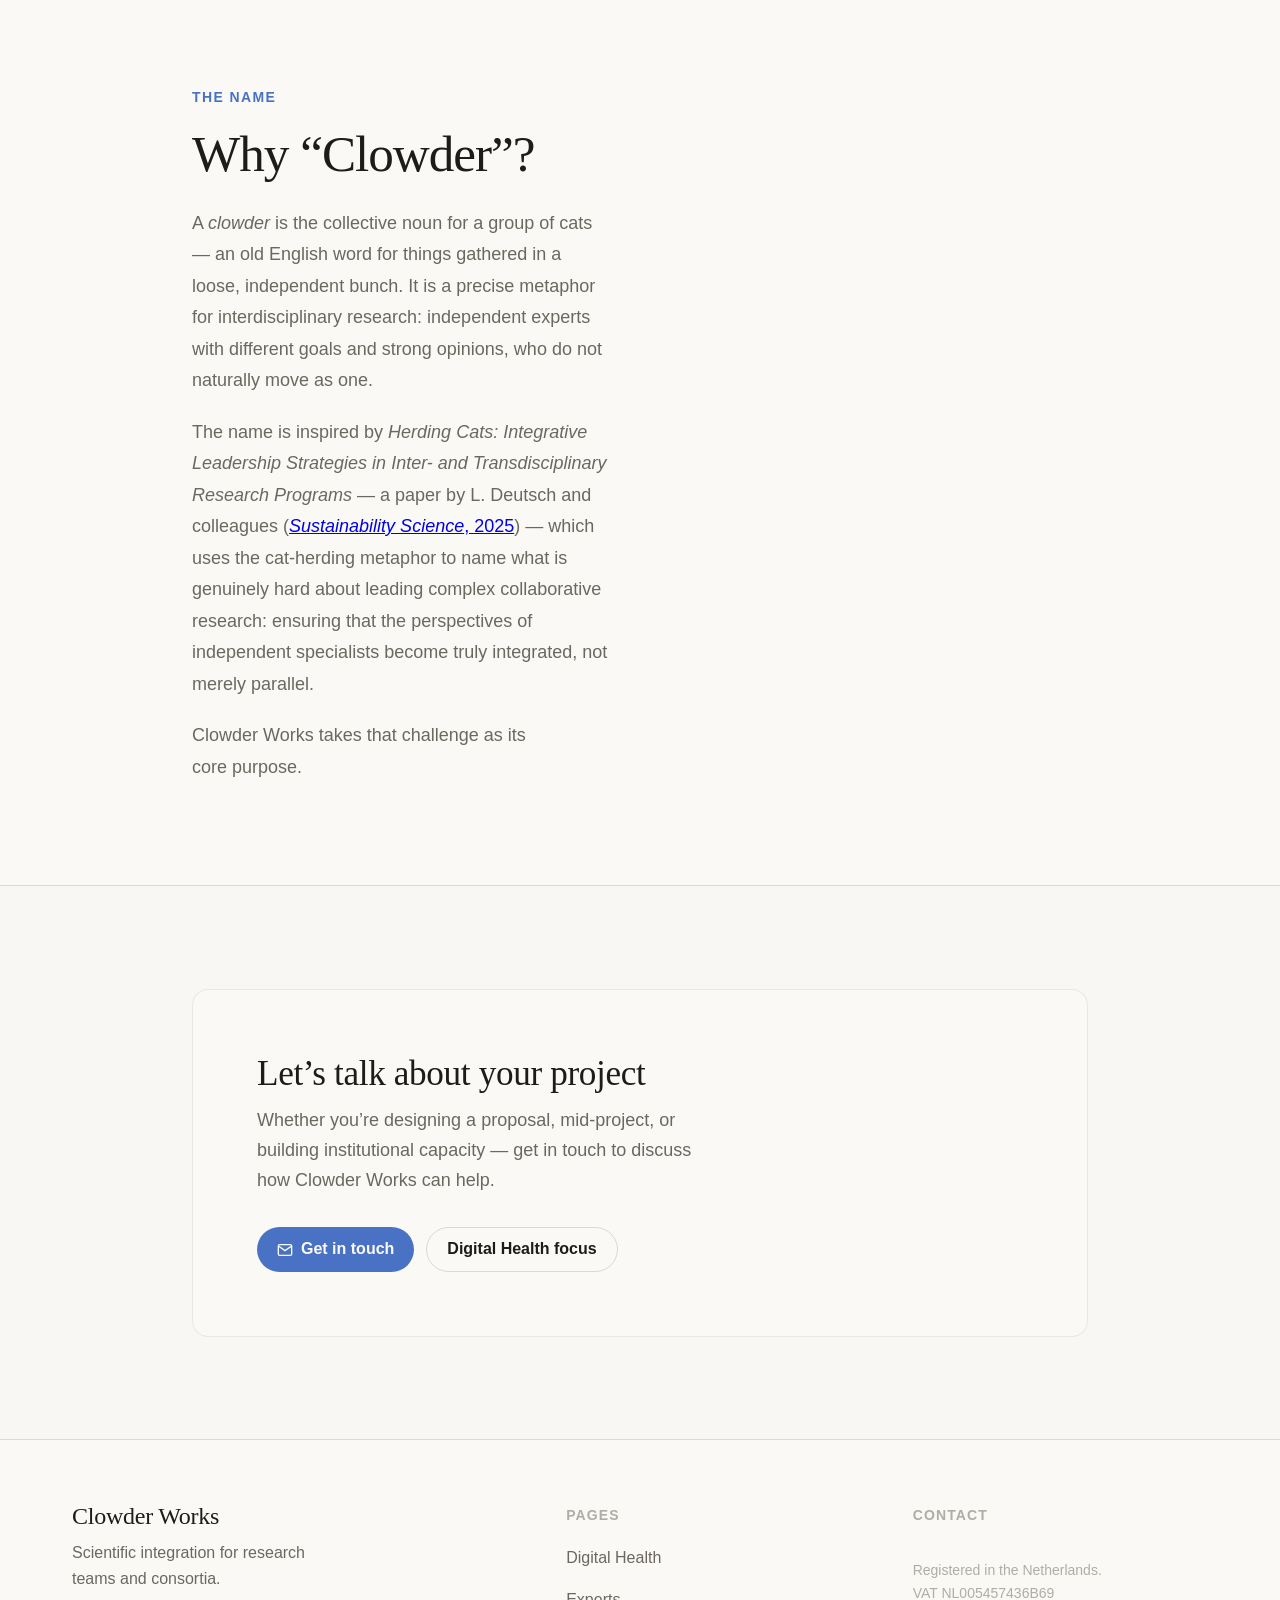
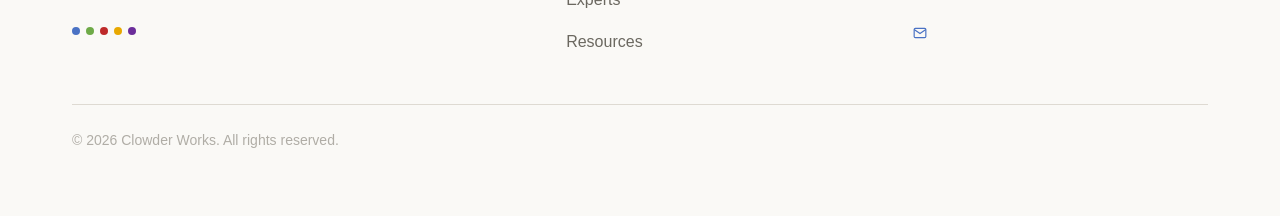
==== commit bb437db4: "SEO: add canonical, Open Graph and structured data to all pages" ====
--- a/index.html
+++ b/index.html
@@ -5,6 +5,32 @@
   <meta name="viewport" content="width=device-width, initial-scale=1.0" />
   <title>Clowder Works — Scientific Integration for Research Teams</title>
   <meta name="description" content="Clowder Works provides scientific integration for research teams and consortia — proposal development, implementation support, and training for Horizon Europe and collaborative research." />
+  <link rel="canonical" href="https://clowder-works.github.io/" />
+
+  <!-- Open Graph -->
+  <meta property="og:type" content="website" />
+  <meta property="og:url" content="https://clowder-works.github.io/" />
+  <meta property="og:title" content="Clowder Works — Scientific Integration for Research Teams" />
+  <meta property="og:description" content="Clowder Works provides the dedicated integration function that ambitious interdisciplinary projects need — aligning concepts, methods, data, and stakeholder perspectives." />
+  <meta property="og:site_name" content="Clowder Works" />
+
+  <!-- Twitter Card -->
+  <meta name="twitter:card" content="summary" />
+  <meta name="twitter:title" content="Clowder Works — Scientific Integration for Research Teams" />
+  <meta name="twitter:description" content="Dedicated integration consulting for interdisciplinary research teams and consortia." />
+
+  <!-- Structured data -->
+  <script type="application/ld+json">
+  {
+    "@context": "https://schema.org",
+    "@type": "ProfessionalService",
+    "name": "Clowder Works",
+    "url": "https://clowder-works.github.io/",
+    "description": "Scientific integration consulting for interdisciplinary research teams and consortia, including Horizon Europe proposal support, project integration, and training.",
+    "serviceType": "Research Integration Consulting",
+    "areaServed": "Europe"
+  }
+  </script>
 
   <!-- Detect system theme immediately to avoid flash -->
   <script>(function(){var t=matchMedia('(prefers-color-scheme:dark)').matches?'dark':'light';document.documentElement.setAttribute('data-theme',t);})();</script>
@@ -111,7 +137,7 @@
             <p>The result is knowledge that no single discipline could produce alone — and that only emerges when integration is treated as a deliberate, methodological practice.</p>
           </div>
           <div class="integration-pull reveal-clip">
-            <blockquote>"A project manager keeps the project on schedule. An integrator keeps the science coherent."</blockquote>
+            <blockquote>“A project manager keeps the project on schedule. An integrator keeps the science coherent.”</blockquote>
           </div>
         </div>
       </div>
@@ -131,7 +157,7 @@
             <p>It also gives Principal Investigators the space to focus on scientific leadership, while integration is handled as a recognised part of the work.</p>
           </div>
           <div class="integration-pull reveal-clip">
-            <blockquote>"Integration ensures coherence and creation of new value."</blockquote>
+            <blockquote>“Integration ensures coherence and creation of new value.”</blockquote>
           </div>
         </div>
       </div>
@@ -247,7 +273,7 @@
             <p>Clowder Works takes that challenge as its core purpose.</p>
           </div>
           <div class="integration-pull reveal-clip">
-            <blockquote>"A clowder only moves together when someone does the integration work."</blockquote>
+            <blockquote>“A clowder only moves together when someone does the integration work.”</blockquote>
           </div>
         </div>
       </div>
--- a/style.css
+++ b/style.css
@@ -1,4 +1,4 @@
-/* ── ART DIRECTION ─────────────────────────────────────────────
+/* ── ART DIRECTION ───────────────────────────────────────────────
    Concept: Scientific bridge-building. Quiet authority.
    Palette: Warm off-white surfaces + logo node colours as accents
    Logo colours: blue #4A72C4, green #6EAA47, red #BE2A2A,
@@ -244,6 +244,58 @@
   margin-bottom:var(--space-10);max-width:56ch;}
 .hero-actions{display:flex;align-items:center;gap:var(--space-4);flex-wrap:wrap;}
 
+/* ── SECTION NAV ── */
+.section-nav{
+  padding-block: clamp(var(--space-10), 5vw, var(--space-16));
+  background: var(--color-bg);
+}
+.section-nav-list{
+  list-style: none;
+  display: grid;
+  grid-template-columns: repeat(auto-fit, minmax(160px, 1fr));
+  gap: 1px;
+  background: var(--color-divider);
+  border: 1px solid var(--color-divider);
+  border-radius: var(--radius-xl);
+  overflow: hidden;
+}
+.section-nav-link{
+  display: flex;
+  flex-direction: column;
+  gap: var(--space-1);
+  padding: var(--space-6) var(--space-6);
+  background: var(--color-surface);
+  text-decoration: none;
+  transition: background var(--transition-interactive);
+}
+.section-nav-link:hover{
+  background: var(--color-surface-offset);
+}
+.section-nav-link:hover .section-nav-title{
+  color: var(--color-primary);
+}
+.section-nav-label{
+  font-size: var(--text-xs);
+  font-weight: 600;
+  letter-spacing: 0.08em;
+  text-transform: uppercase;
+  color: var(--color-text-faint);
+}
+.section-nav-title{
+  font-family: var(--font-display);
+  font-size: var(--text-base);
+  font-weight: 500;
+  color: var(--color-text);
+  line-height: 1.3;
+  transition: color var(--transition-interactive);
+  max-width: unset;
+}
+@media(max-width:600px){
+  .section-nav-list{
+    grid-template-columns: 1fr;
+  }
+}
+
 /* ── SHARED SECTION ── */
 section{padding-block:clamp(var(--space-16),8vw,var(--space-32));}
 .section-label{font-family:var(--font-body);font-size:var(--text-xs);font-weight:600;
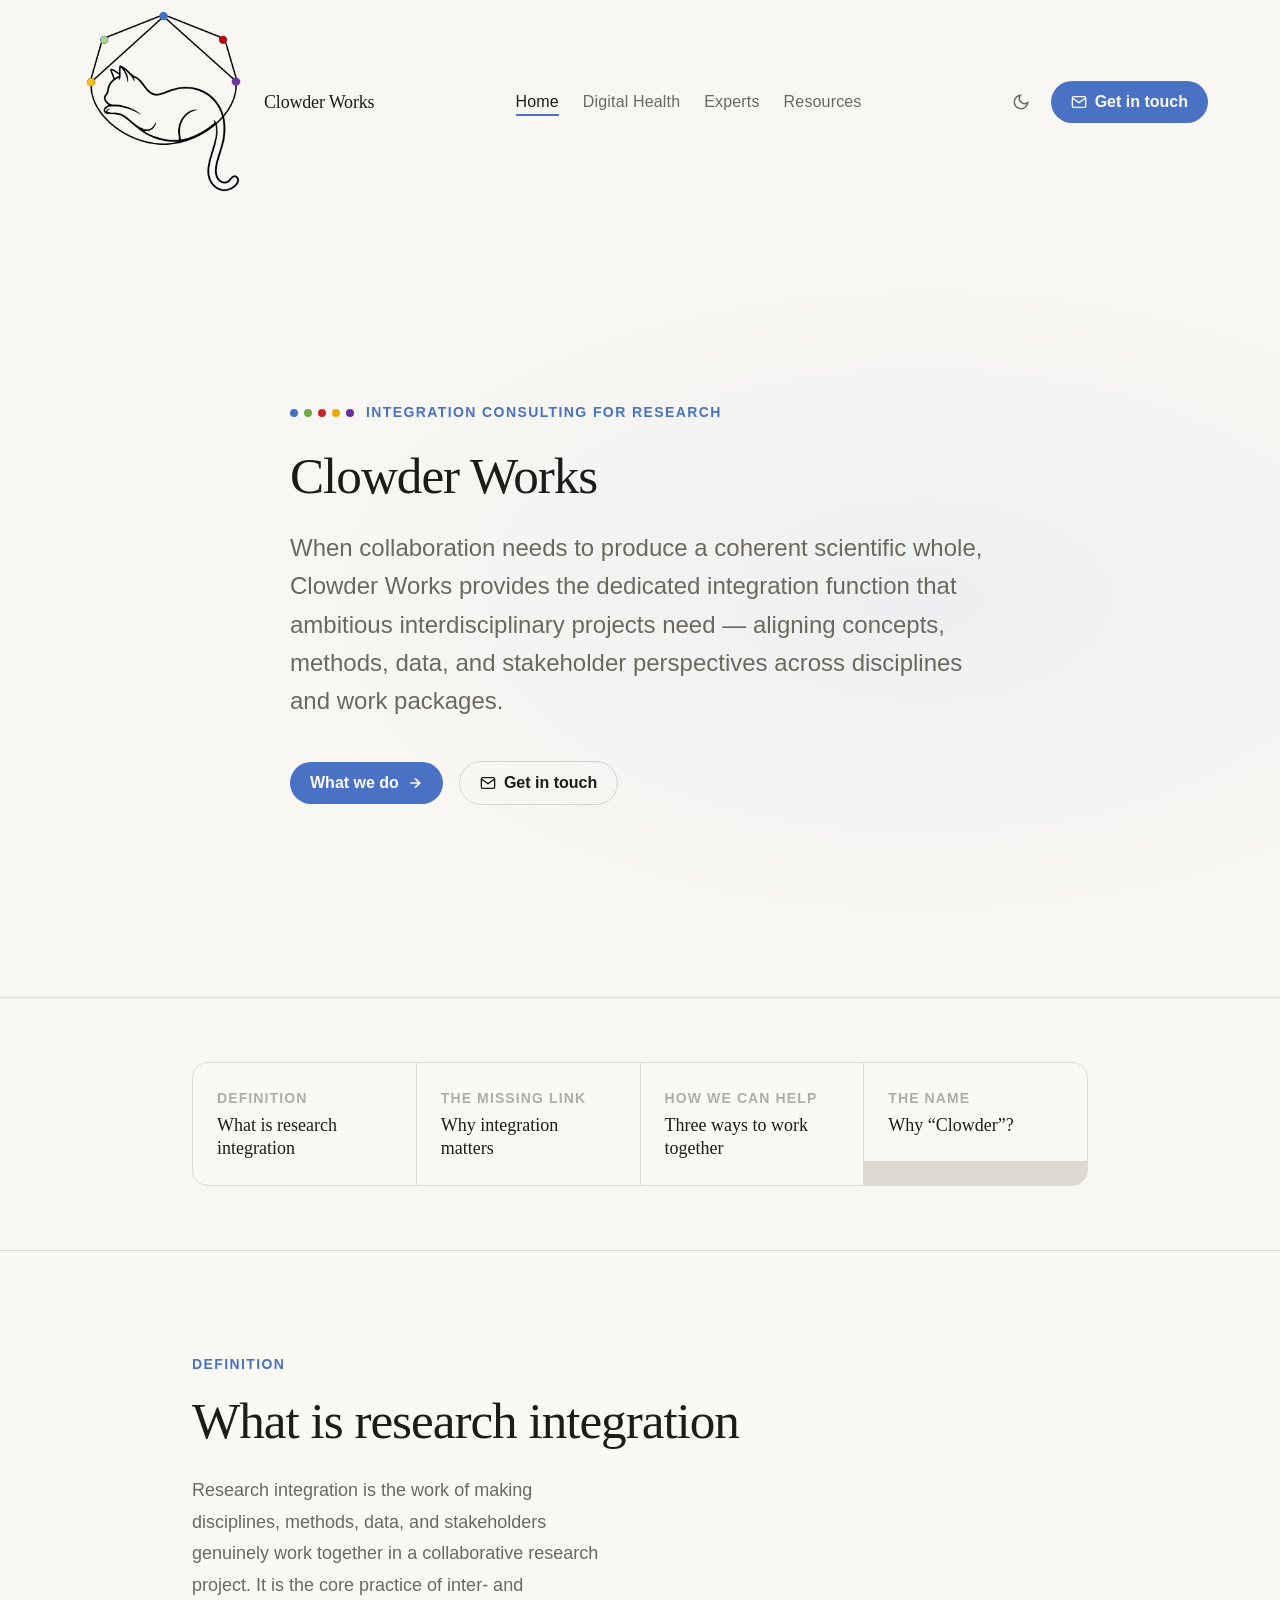
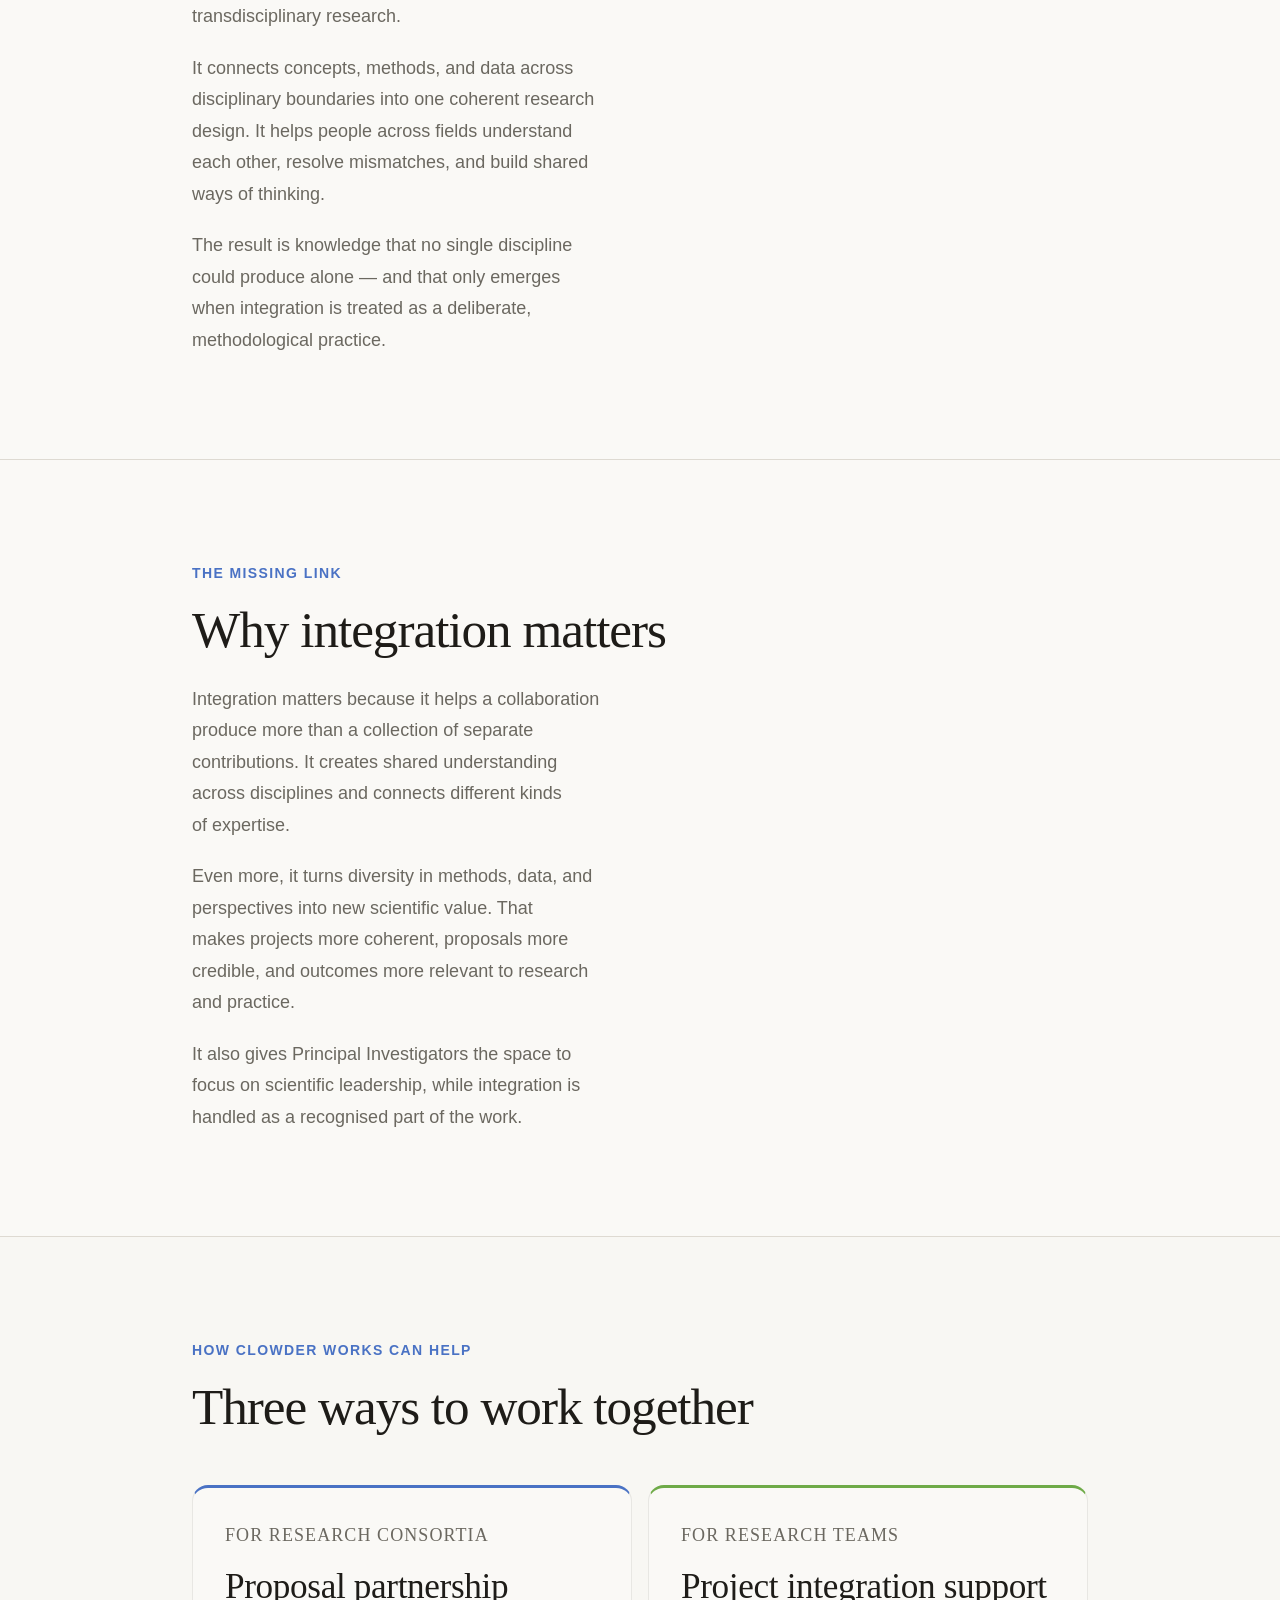
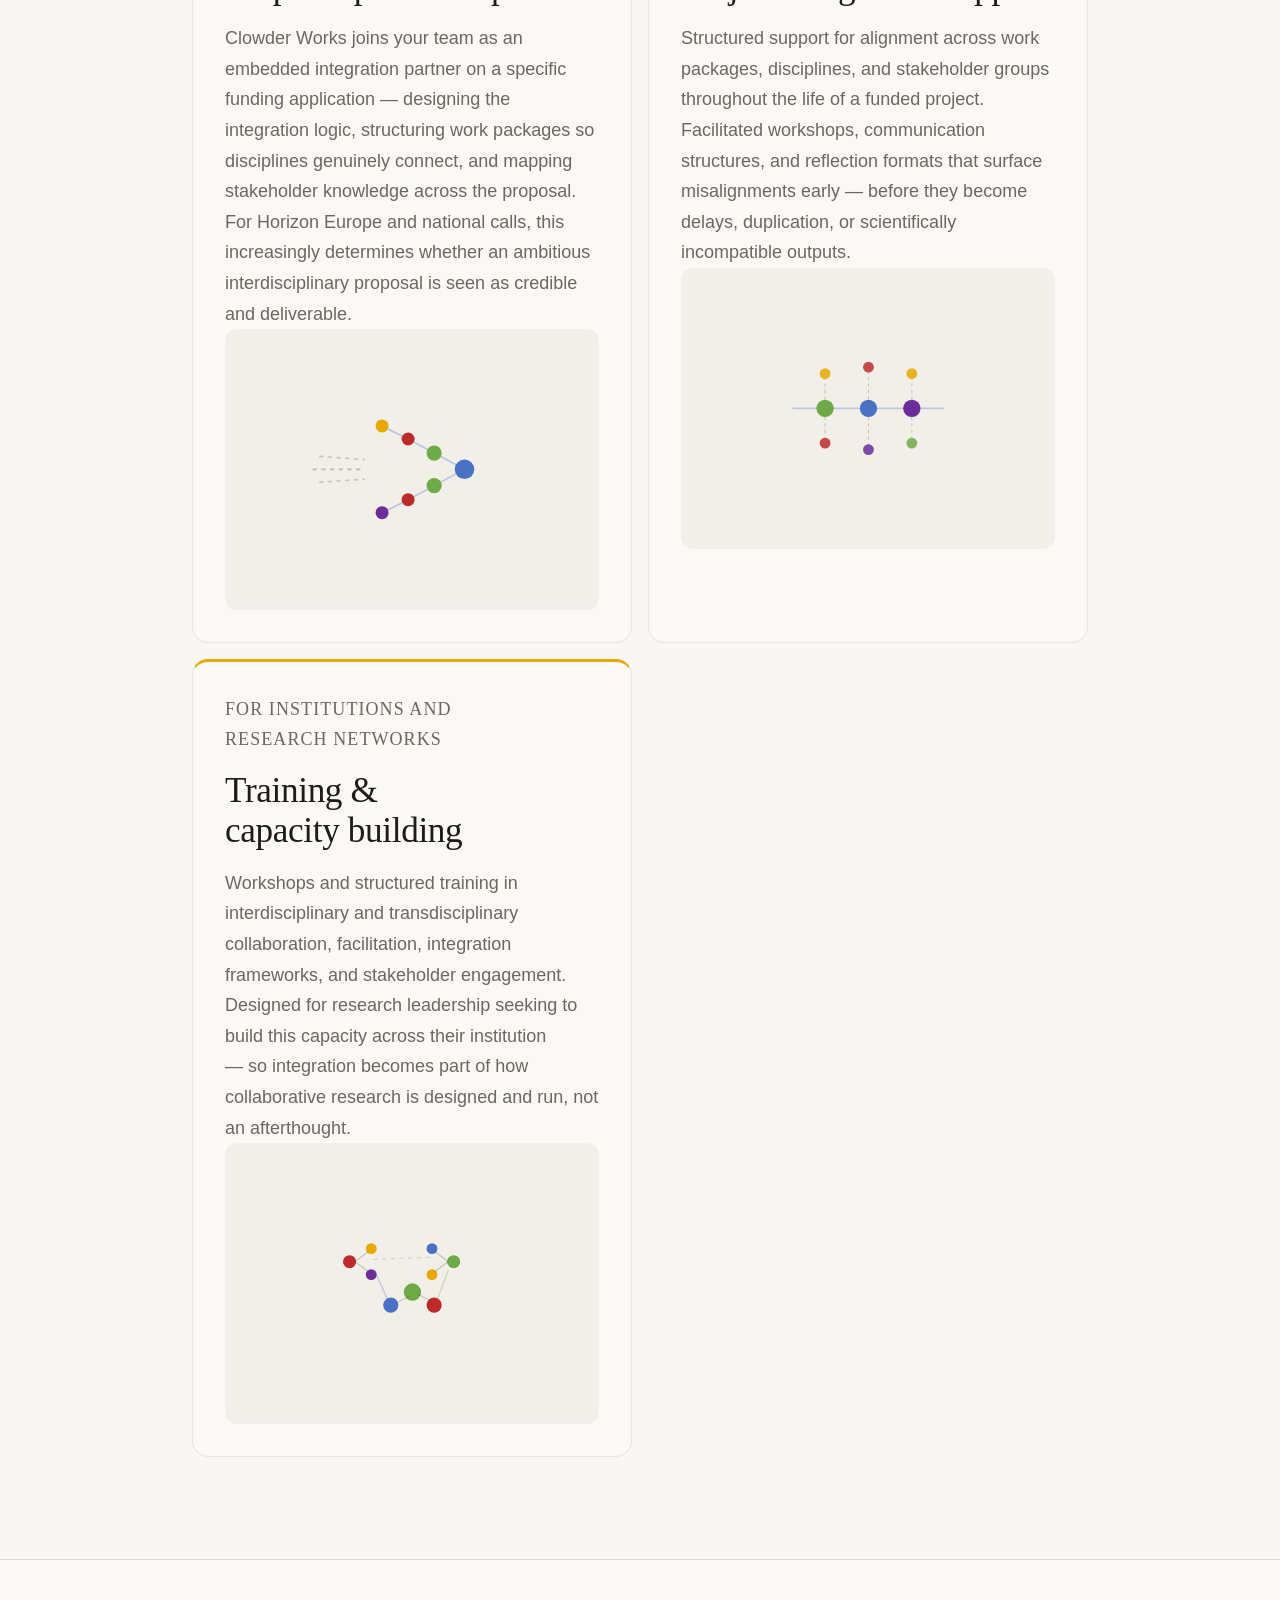
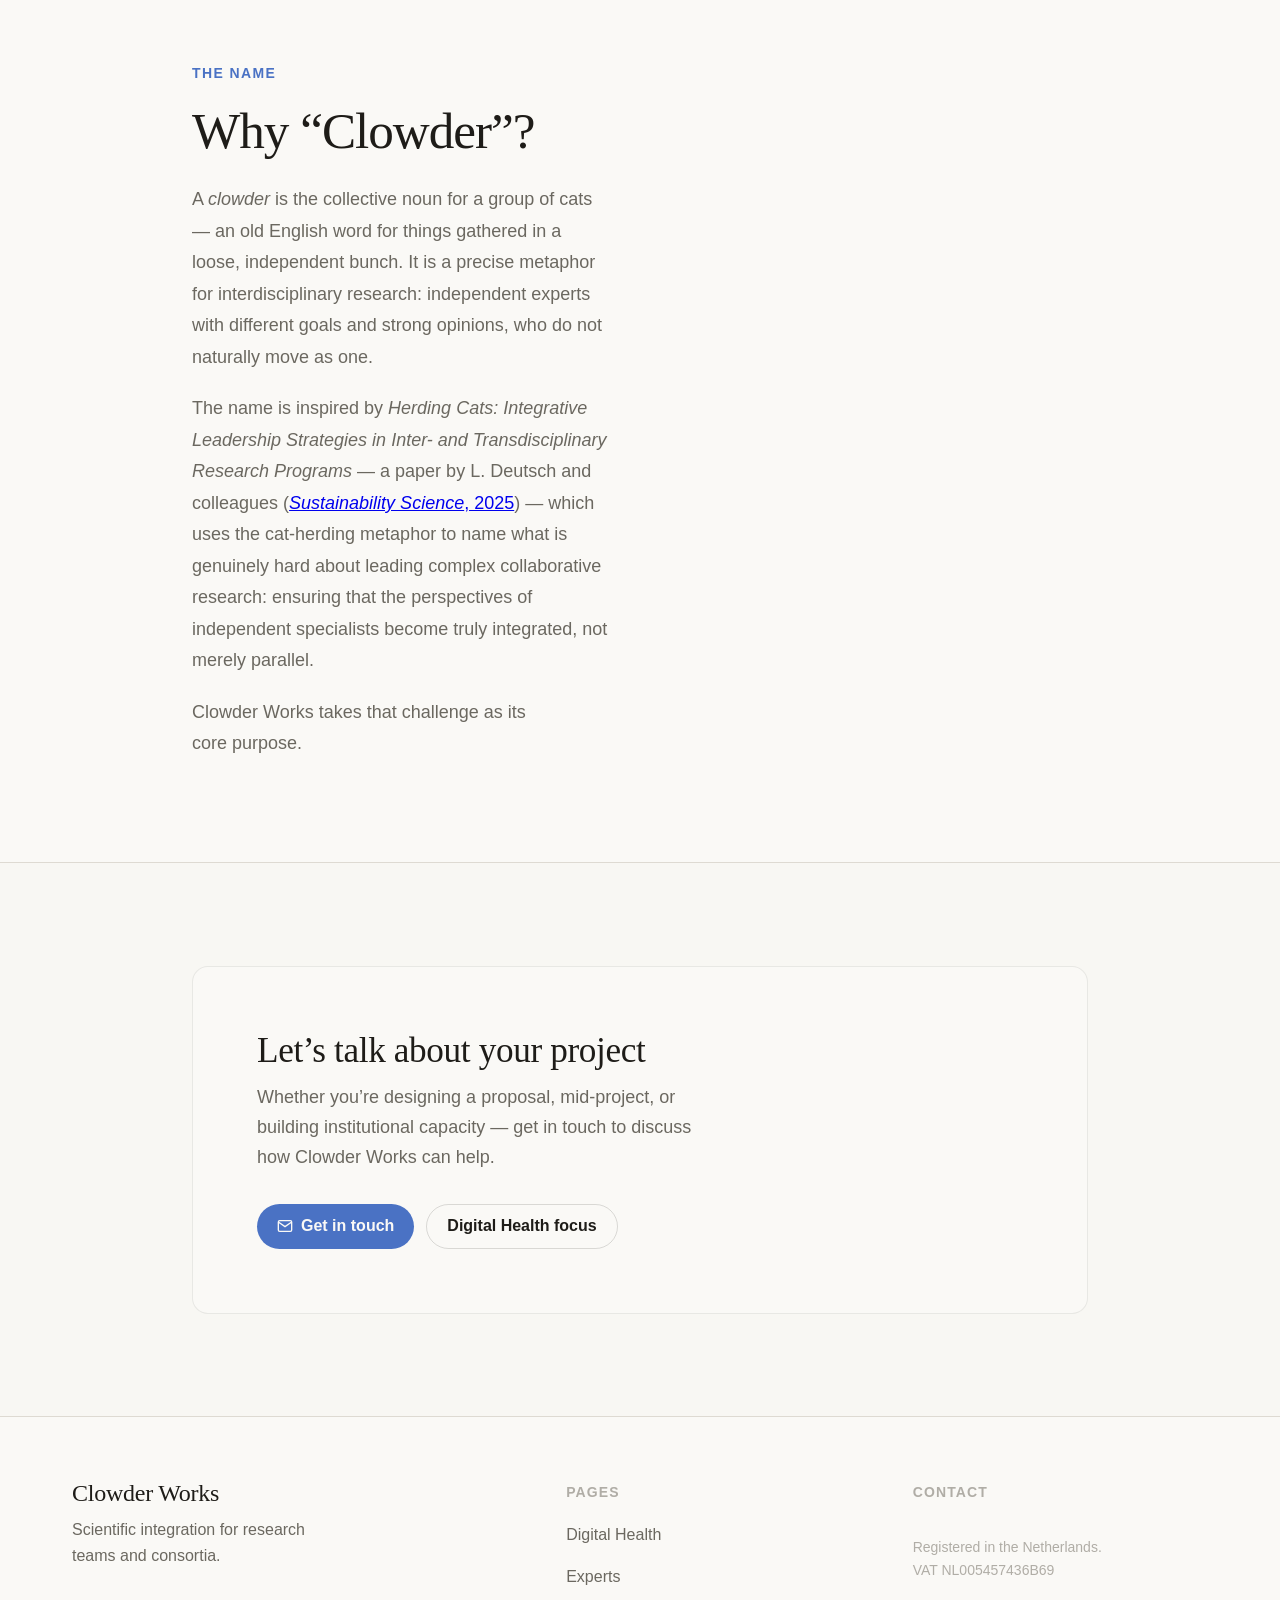
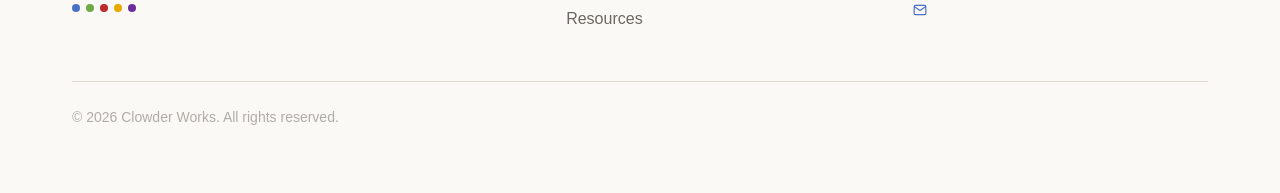
==== commit 383628b1: "Remove Contact from section nav; fix card alignment to 4-equal-column grid" ====
--- a/index.html
+++ b/index.html
@@ -110,13 +110,7 @@
           <li>
             <a href="#the-name" class="section-nav-link">
               <span class="section-nav-label">The name</span>
-              <span class="section-nav-title">Why “Clowder”?</span>
-            </a>
-          </li>
-          <li>
-            <a href="#contact" class="section-nav-link">
-              <span class="section-nav-label">Contact</span>
-              <span class="section-nav-title">Let’s talk about your project</span>
+              <span class="section-nav-title">Why &#8220;Clowder&#8221;?</span>
             </a>
           </li>
         </ol>
@@ -137,7 +131,7 @@
             <p>The result is knowledge that no single discipline could produce alone — and that only emerges when integration is treated as a deliberate, methodological practice.</p>
           </div>
           <div class="integration-pull reveal-clip">
-            <blockquote>“A project manager keeps the project on schedule. An integrator keeps the science coherent.”</blockquote>
+            <blockquote>&#8220;A project manager keeps the project on schedule. An integrator keeps the science coherent.&#8221;</blockquote>
           </div>
         </div>
       </div>
@@ -157,7 +151,7 @@
             <p>It also gives Principal Investigators the space to focus on scientific leadership, while integration is handled as a recognised part of the work.</p>
           </div>
           <div class="integration-pull reveal-clip">
-            <blockquote>“Integration ensures coherence and creation of new value.”</blockquote>
+            <blockquote>&#8220;Integration ensures coherence and creation of new value.&#8221;</blockquote>
           </div>
         </div>
       </div>
@@ -265,7 +259,7 @@
     <section id="the-name" class="integration-section fade-in" aria-labelledby="name-heading">
       <div class="container--default">
         <p class="section-label">The name</p>
-        <h2 class="section-title" id="name-heading">Why “Clowder”?</h2>
+        <h2 class="section-title" id="name-heading">Why &#8220;Clowder&#8221;?</h2>
         <div class="integration-grid">
           <div class="integration-prose">
             <p>A <em>clowder</em> is the collective noun for a group of cats — an old English word for things gathered in a loose, independent bunch. It is a precise metaphor for interdisciplinary research: independent experts with different goals and strong opinions, who do not naturally move as one.</p>
@@ -273,7 +267,7 @@
             <p>Clowder Works takes that challenge as its core purpose.</p>
           </div>
           <div class="integration-pull reveal-clip">
-            <blockquote>“A clowder only moves together when someone does the integration work.”</blockquote>
+            <blockquote>&#8220;A clowder only moves together when someone does the integration work.&#8221;</blockquote>
           </div>
         </div>
       </div>
@@ -286,8 +280,8 @@
       <div class="container--default">
         <div class="contact-inner fade-in">
           <div>
-            <h2 id="contact-heading">Let’s talk about your project</h2>
-            <p>Whether you’re designing a proposal, mid-project, or building institutional capacity — get in touch to discuss how Clowder Works can help.</p>
+            <h2 id="contact-heading">Let&#8217;s talk about your project</h2>
+            <p>Whether you&#8217;re designing a proposal, mid-project, or building institutional capacity — get in touch to discuss how Clowder Works can help.</p>
           </div>
           <div class="contact-actions">
             <a class="btn btn-primary nav-email-link">
--- a/style.css
+++ b/style.css
@@ -252,7 +252,7 @@
 .section-nav-list{
   list-style: none;
   display: grid;
-  grid-template-columns: repeat(auto-fit, minmax(160px, 1fr));
+  grid-template-columns: repeat(4, 1fr);
   gap: 1px;
   background: var(--color-divider);
   border: 1px solid var(--color-divider);
@@ -290,7 +290,12 @@
   transition: color var(--transition-interactive);
   max-width: unset;
 }
-@media(max-width:600px){
+@media(max-width:900px){
+  .section-nav-list{
+    grid-template-columns: repeat(2, 1fr);
+  }
+}
+@media(max-width:500px){
   .section-nav-list{
     grid-template-columns: 1fr;
   }
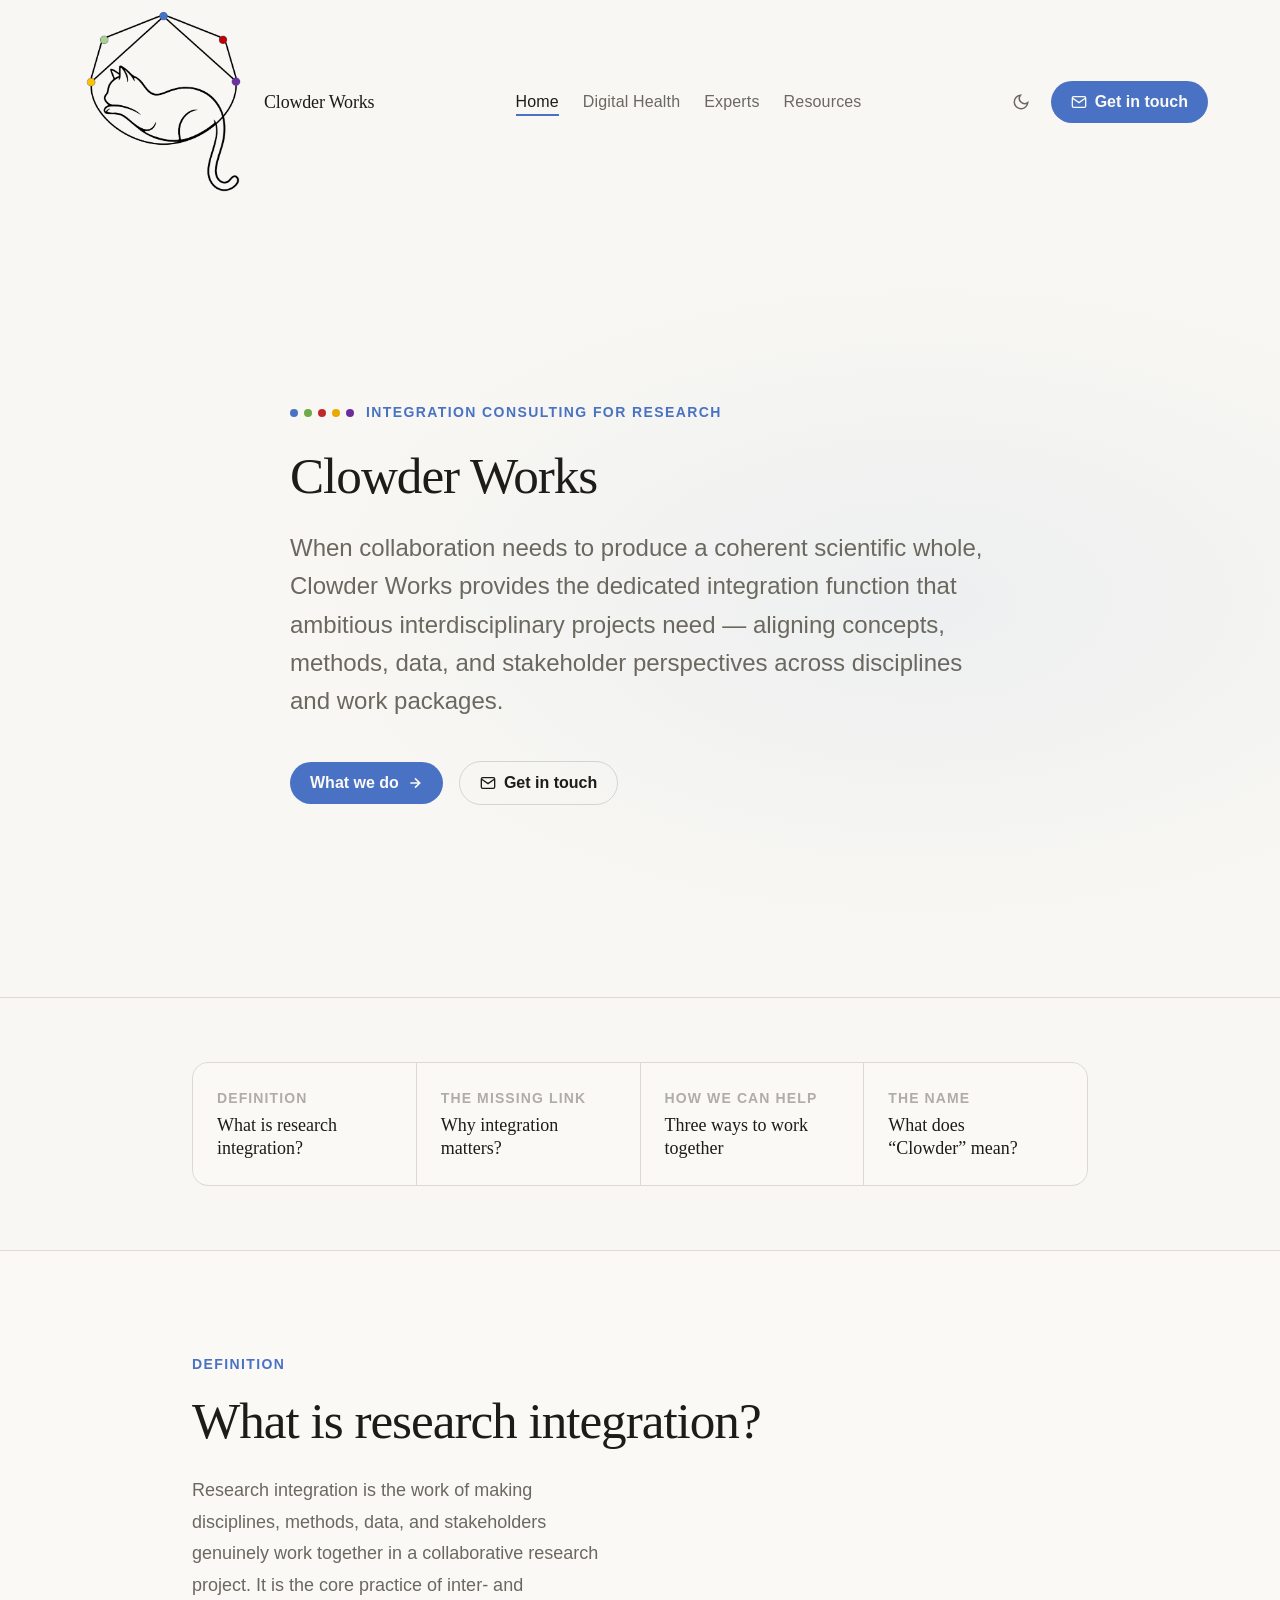
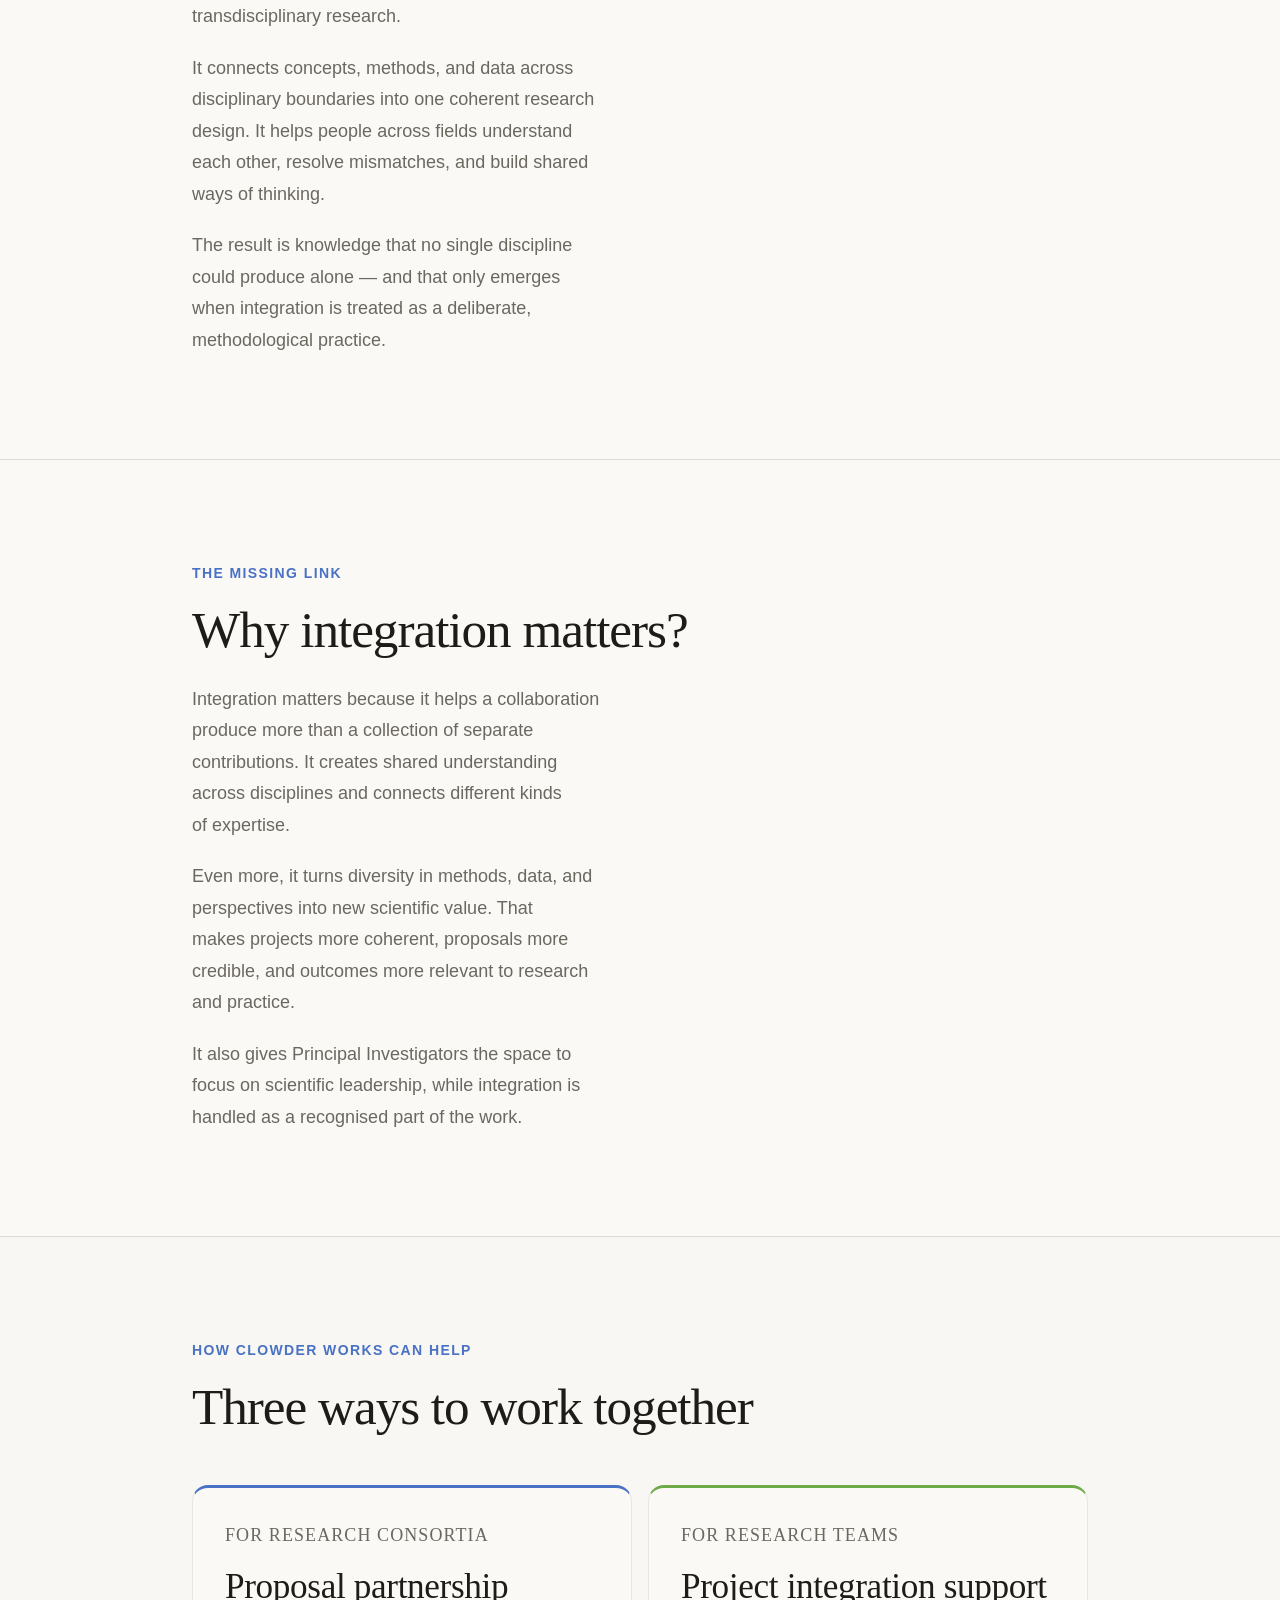
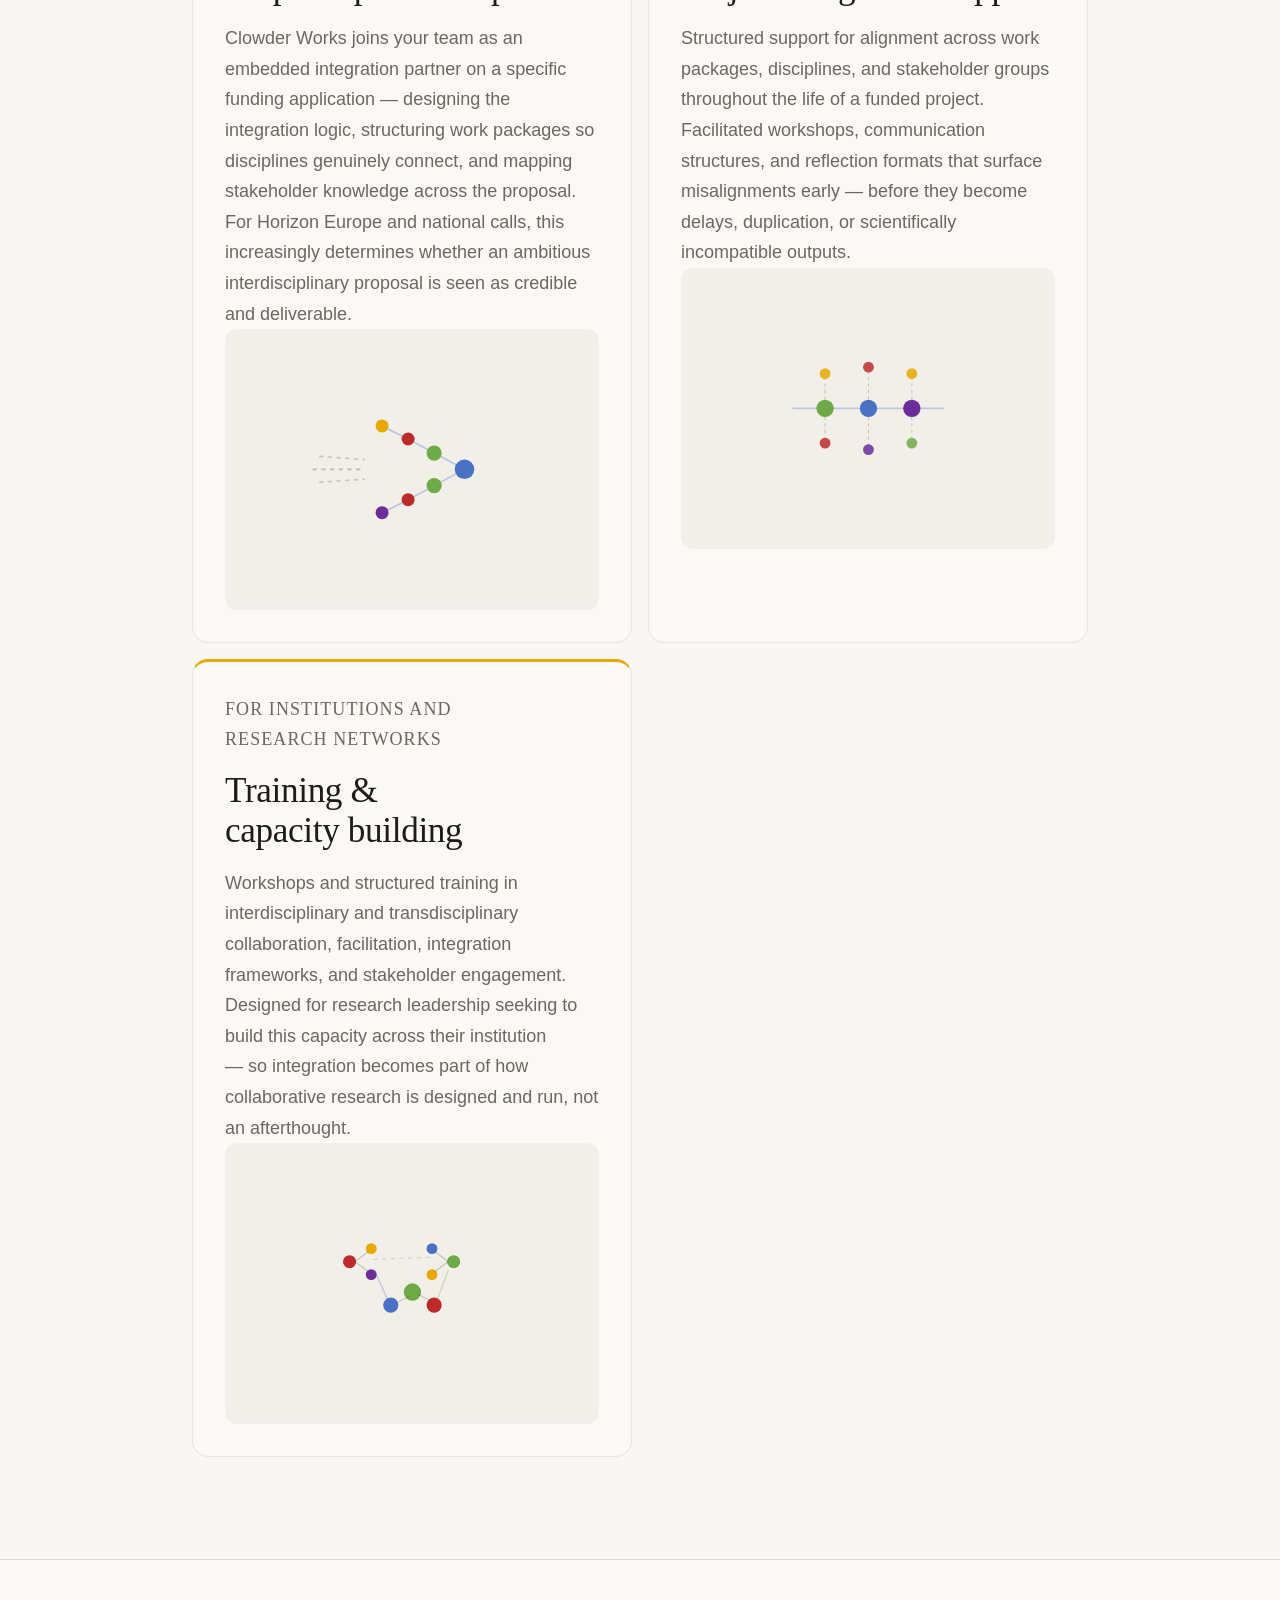
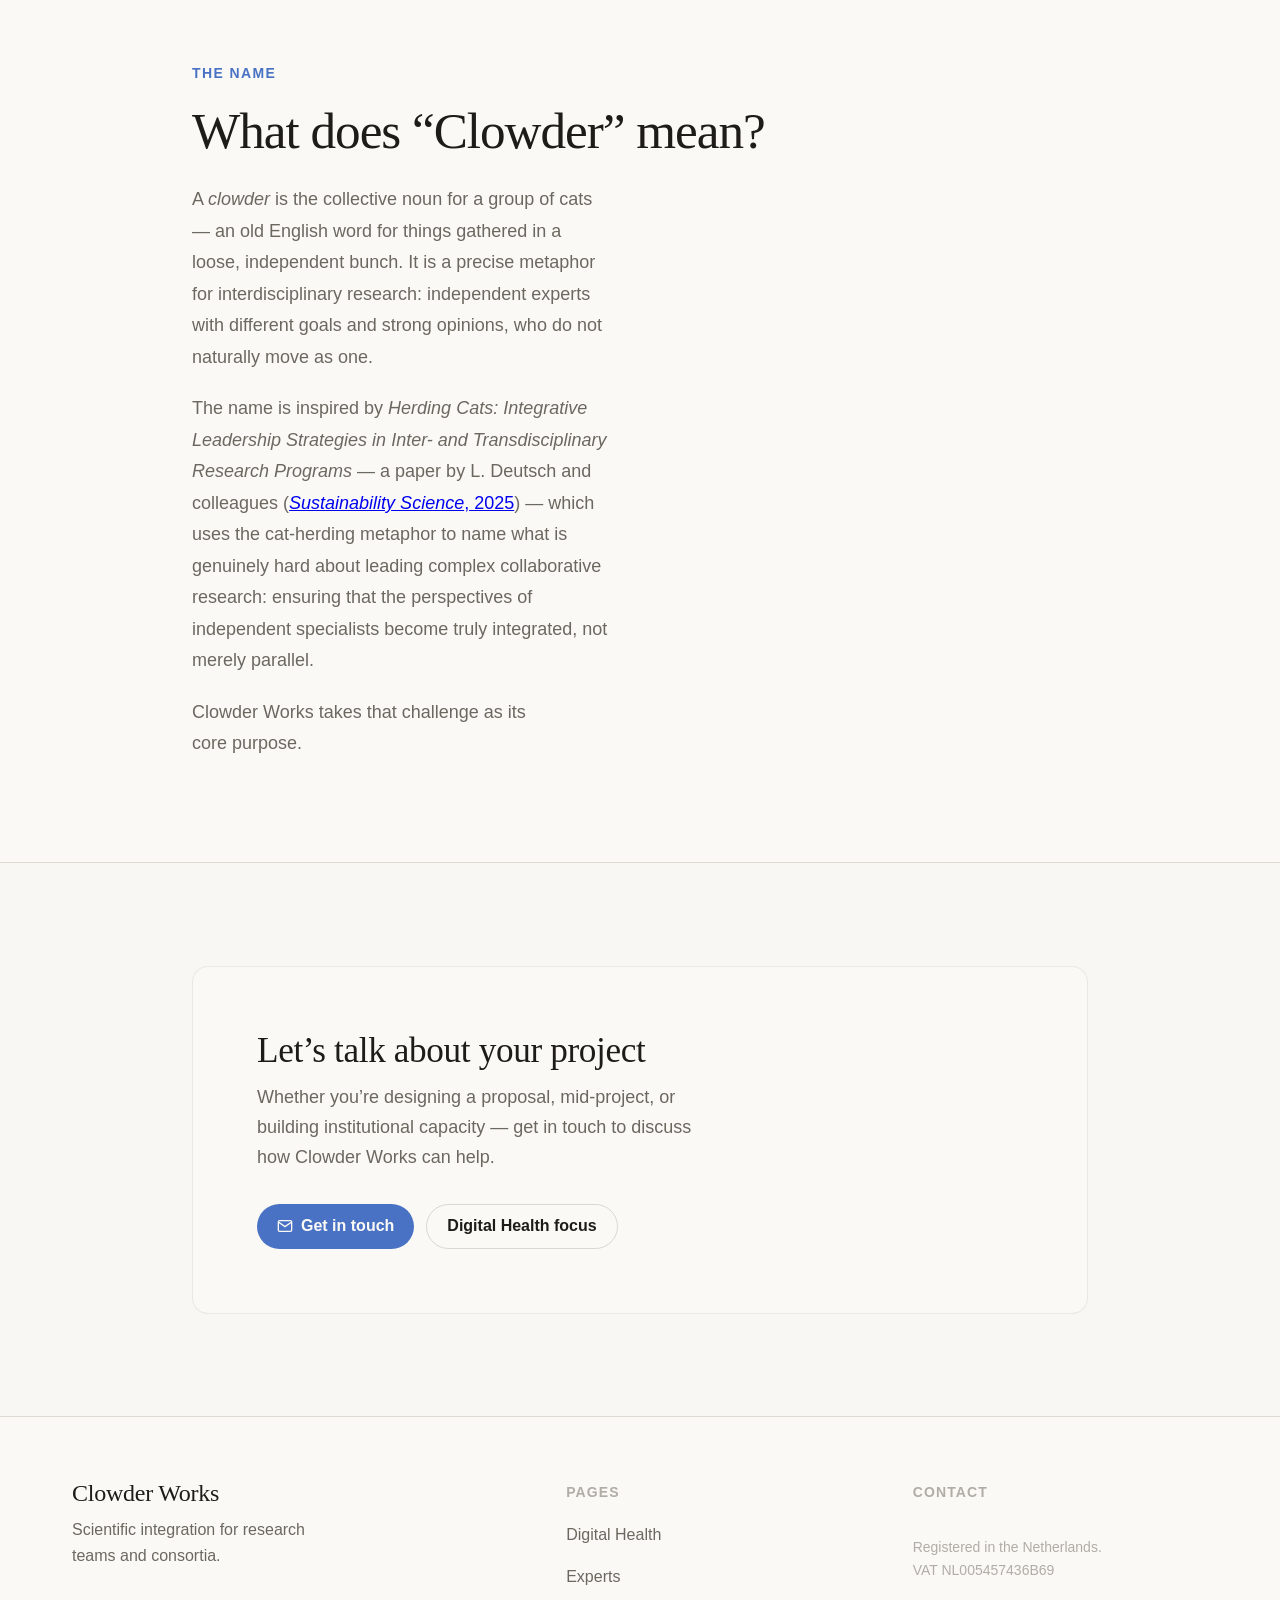
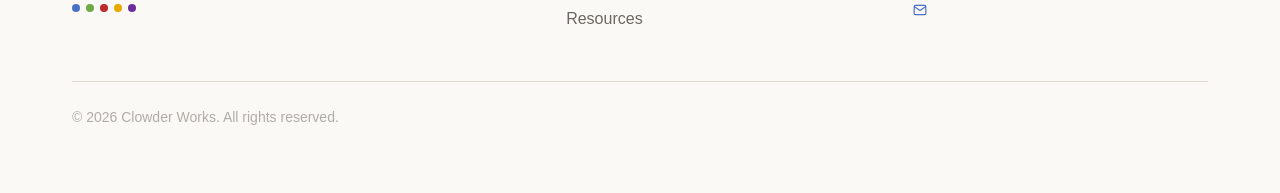
==== commit 8dd57487: "Update section titles: rename Clowder name section, add question marks to question titles" ====
--- a/index.html
+++ b/index.html
@@ -92,13 +92,13 @@
           <li>
             <a href="#what-is" class="section-nav-link">
               <span class="section-nav-label">Definition</span>
-              <span class="section-nav-title">What is research integration</span>
+              <span class="section-nav-title">What is research integration?</span>
             </a>
           </li>
           <li>
             <a href="#why-integration" class="section-nav-link">
               <span class="section-nav-label">The missing link</span>
-              <span class="section-nav-title">Why integration matters</span>
+              <span class="section-nav-title">Why integration matters?</span>
             </a>
           </li>
           <li>
@@ -110,7 +110,7 @@
           <li>
             <a href="#the-name" class="section-nav-link">
               <span class="section-nav-label">The name</span>
-              <span class="section-nav-title">Why &#8220;Clowder&#8221;?</span>
+              <span class="section-nav-title">What does &#8220;Clowder&#8221; mean?</span>
             </a>
           </li>
         </ol>
@@ -123,7 +123,7 @@
     <section id="what-is" class="integration-section fade-in" aria-labelledby="what-is-heading">
       <div class="container--default">
         <p class="section-label">Definition</p>
-        <h2 class="section-title" id="what-is-heading">What is research integration</h2>
+        <h2 class="section-title" id="what-is-heading">What is research integration?</h2>
         <div class="integration-grid">
           <div class="integration-prose">
             <p>Research integration is the work of making disciplines, methods, data, and stakeholders genuinely work together in a collaborative research project. It is the core practice of inter- and transdisciplinary research.</p>
@@ -143,7 +143,7 @@
     <section id="why-integration" class="integration-section fade-in" aria-labelledby="integration-heading">
       <div class="container--default">
         <p class="section-label">The missing link</p>
-        <h2 class="section-title" id="integration-heading">Why integration matters</h2>
+        <h2 class="section-title" id="integration-heading">Why integration matters?</h2>
         <div class="integration-grid">
           <div class="integration-prose">
             <p>Integration matters because it helps a collaboration produce more than a collection of separate contributions. It creates shared understanding across disciplines and connects different kinds of expertise.</p>
@@ -259,7 +259,7 @@
     <section id="the-name" class="integration-section fade-in" aria-labelledby="name-heading">
       <div class="container--default">
         <p class="section-label">The name</p>
-        <h2 class="section-title" id="name-heading">Why &#8220;Clowder&#8221;?</h2>
+        <h2 class="section-title" id="name-heading">What does &#8220;Clowder&#8221; mean?</h2>
         <div class="integration-grid">
           <div class="integration-prose">
             <p>A <em>clowder</em> is the collective noun for a group of cats — an old English word for things gathered in a loose, independent bunch. It is a precise metaphor for interdisciplinary research: independent experts with different goals and strong opinions, who do not naturally move as one.</p>
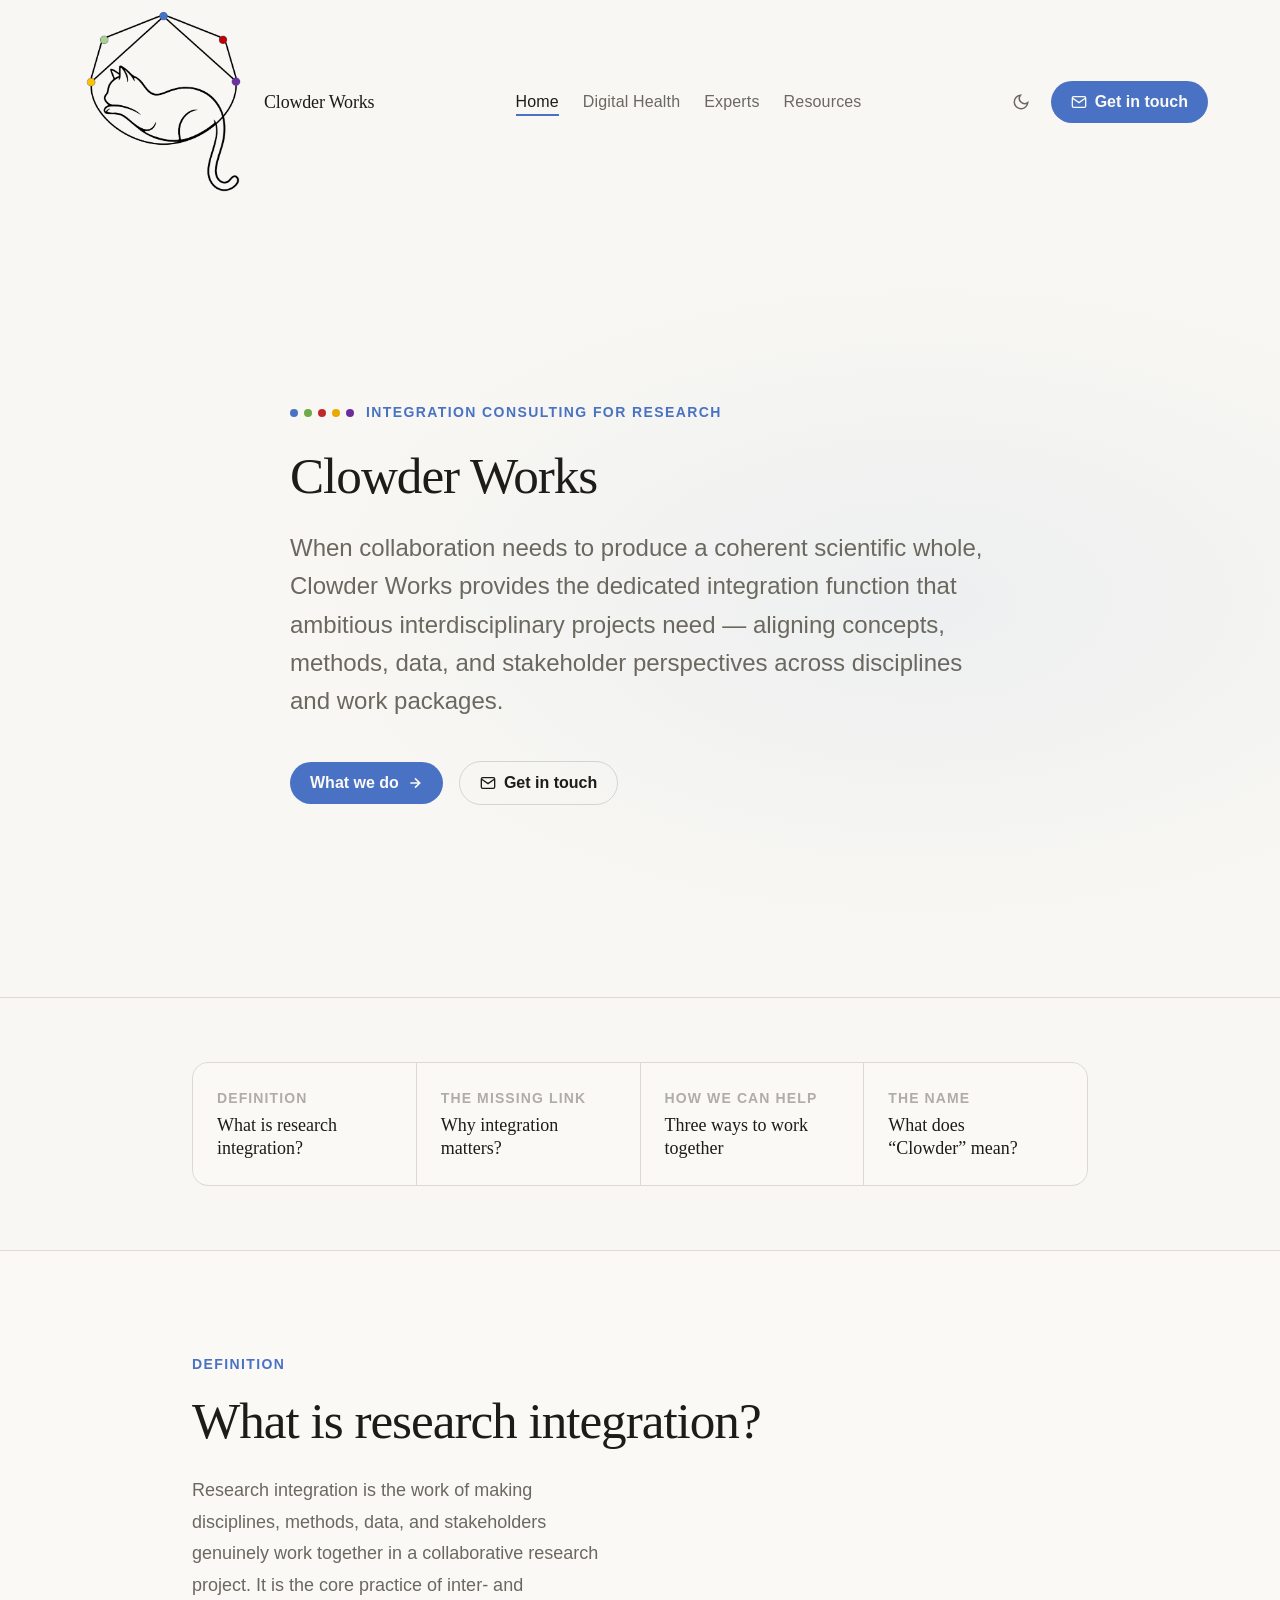
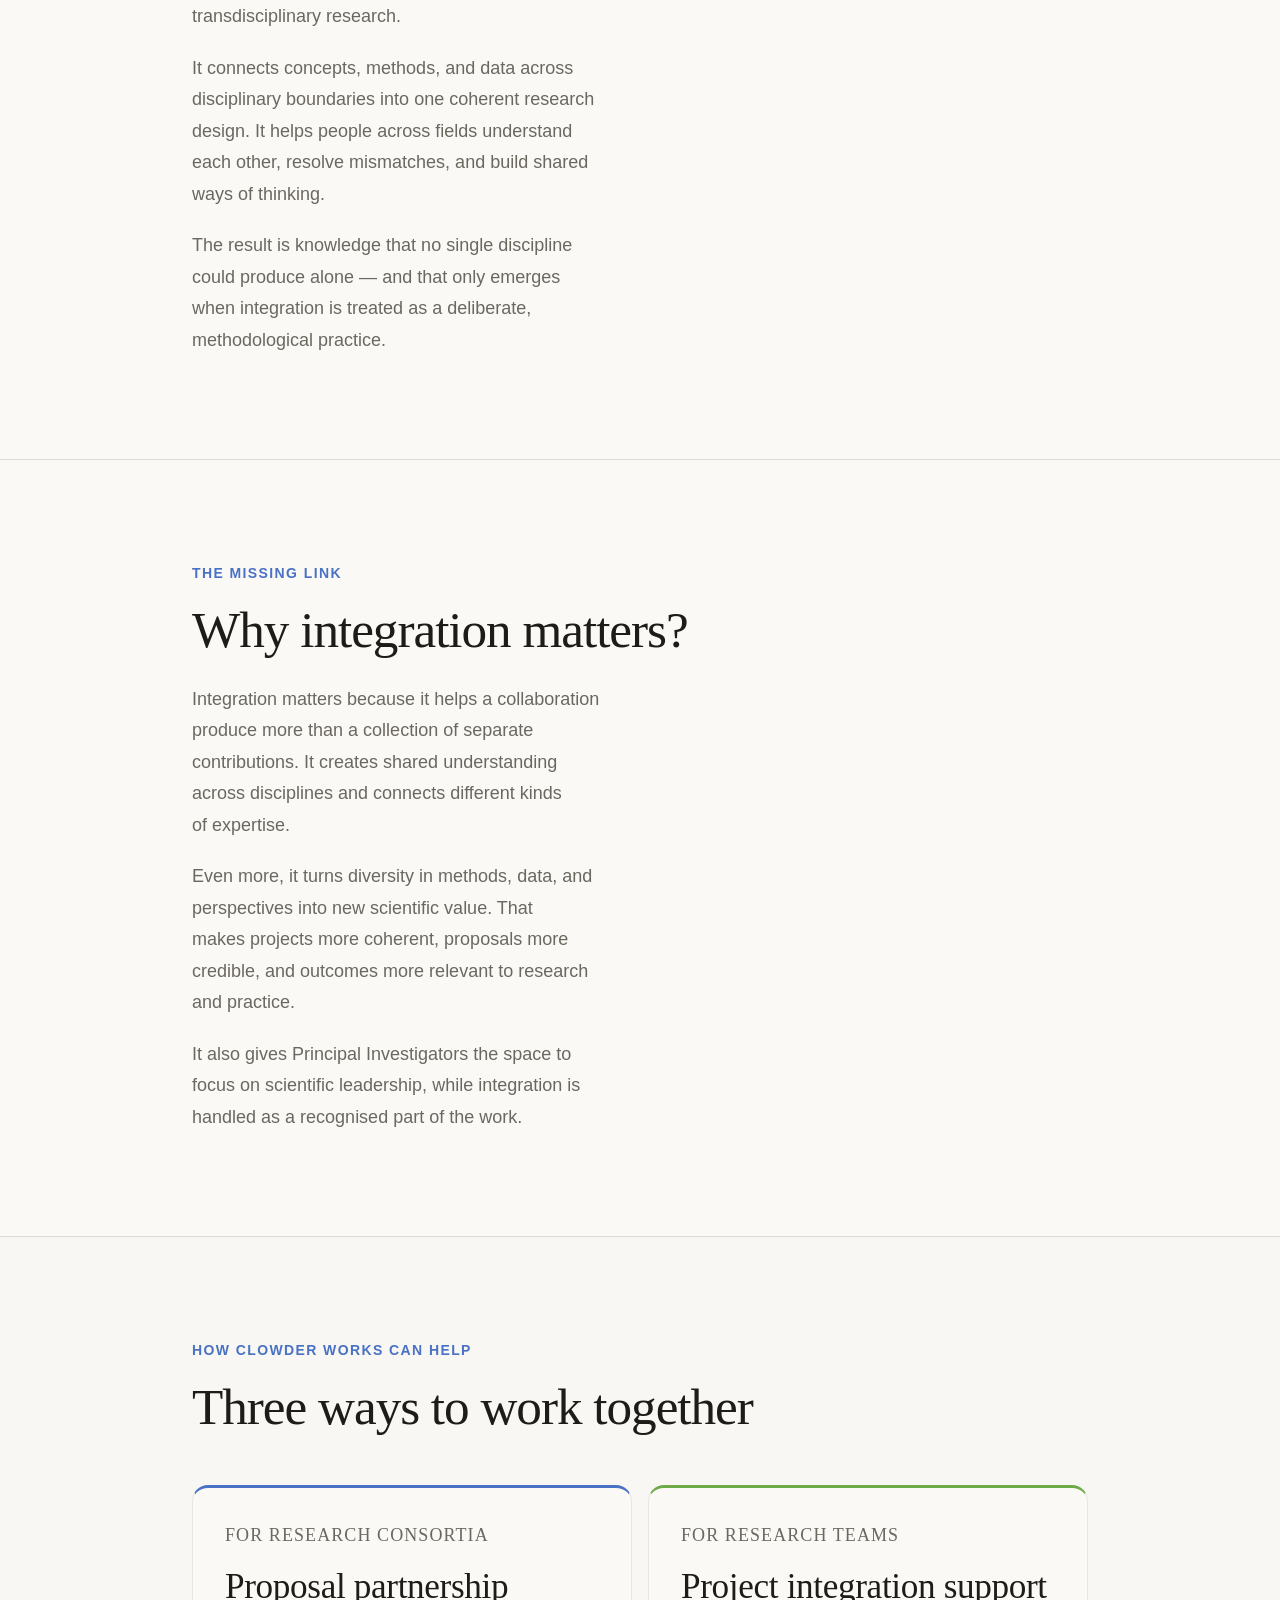
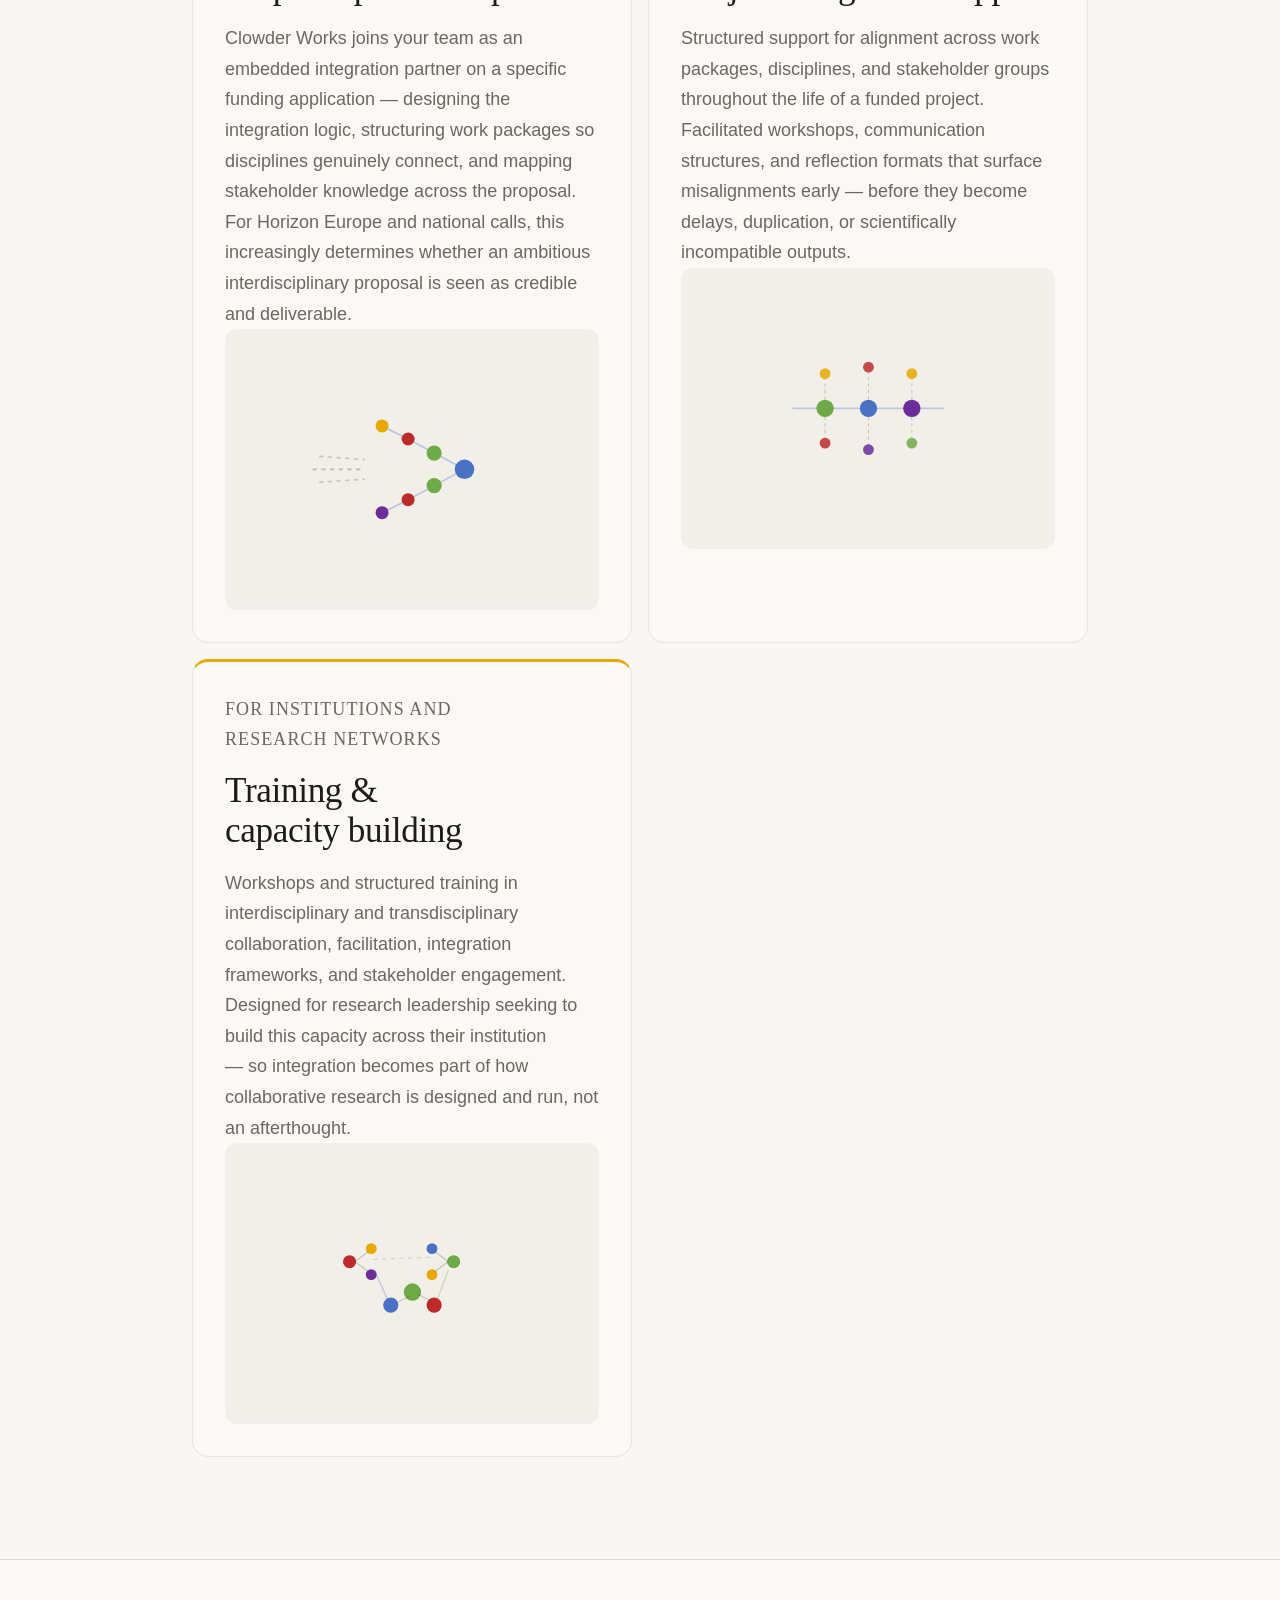
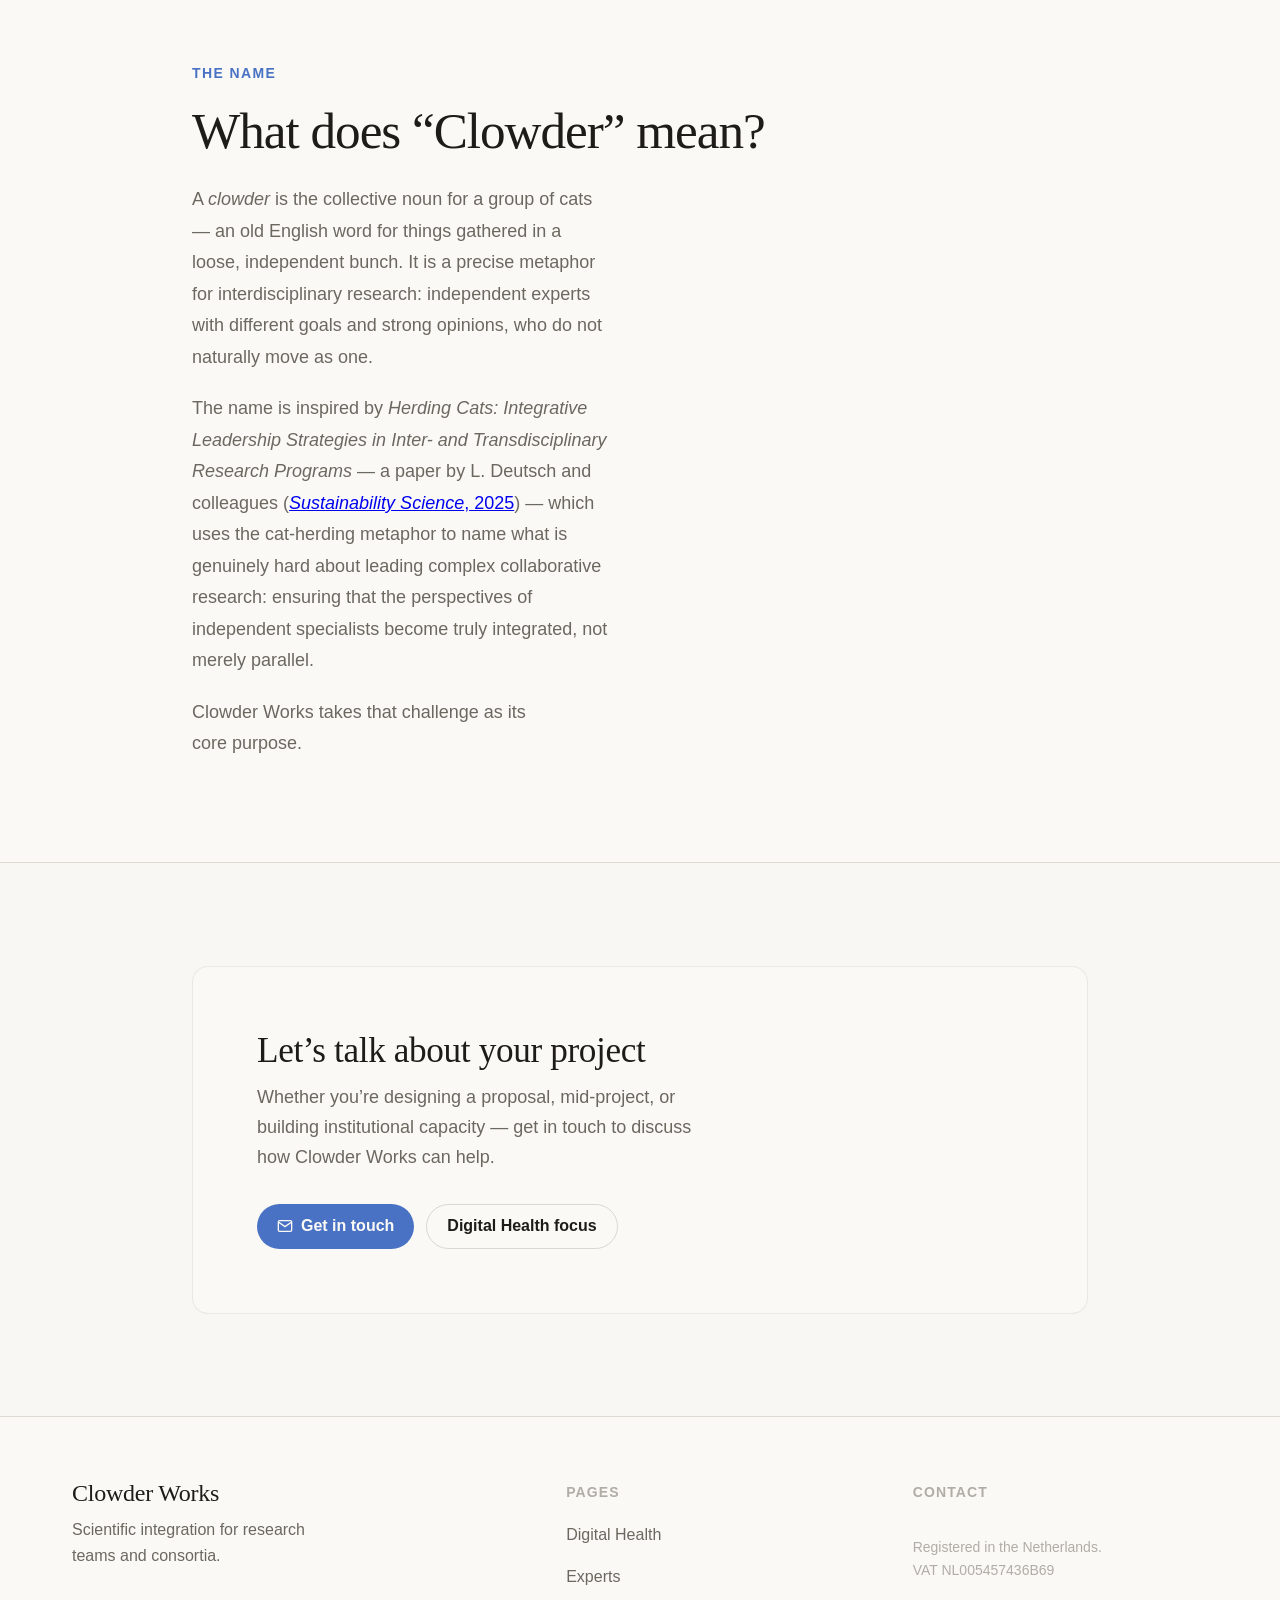
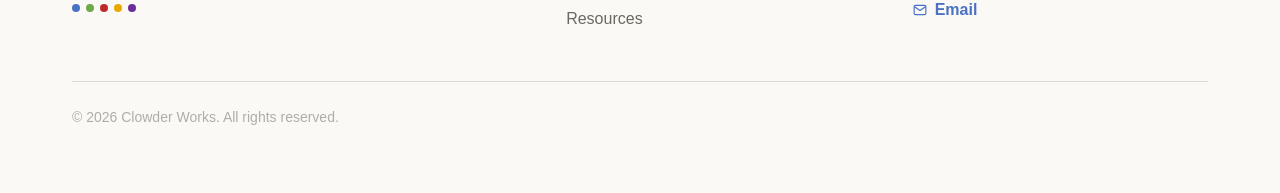
==== commit 5bdec7bb: "Fix: update all domain references from clowder-works.github.io to clowder-works.nl in all HTML files" ====
--- a/index.html
+++ b/index.html
@@ -5,19 +5,26 @@
   <meta name="viewport" content="width=device-width, initial-scale=1.0" />
   <title>Clowder Works — Scientific Integration for Research Teams</title>
   <meta name="description" content="Clowder Works provides scientific integration for research teams and consortia — proposal development, implementation support, and training for Horizon Europe and collaborative research." />
-  <link rel="canonical" href="https://clowder-works.github.io/" />
+  <link rel="canonical" href="https://clowder-works.nl/" />
+  <meta name="google-site-verification" content="gxtCQ00NpMgMKf7QgsQo3TwDOpkcbwgxX8O2oeqMTMw" />
+
+  <!-- Favicon -->
+  <link rel="icon" type="image/png" href="./assets/logo.png" />
+  <link rel="apple-touch-icon" href="./assets/logo.png" />
 
   <!-- Open Graph -->
   <meta property="og:type" content="website" />
-  <meta property="og:url" content="https://clowder-works.github.io/" />
+  <meta property="og:url" content="https://clowder-works.nl/" />
   <meta property="og:title" content="Clowder Works — Scientific Integration for Research Teams" />
   <meta property="og:description" content="Clowder Works provides the dedicated integration function that ambitious interdisciplinary projects need — aligning concepts, methods, data, and stakeholder perspectives." />
   <meta property="og:site_name" content="Clowder Works" />
+  <meta property="og:image" content="https://clowder-works.nl/assets/logo.png" />
 
   <!-- Twitter Card -->
   <meta name="twitter:card" content="summary" />
   <meta name="twitter:title" content="Clowder Works — Scientific Integration for Research Teams" />
   <meta name="twitter:description" content="Dedicated integration consulting for interdisciplinary research teams and consortia." />
+  <meta name="twitter:image" content="https://clowder-works.nl/assets/logo.png" />
 
   <!-- Structured data -->
   <script type="application/ld+json">
@@ -25,7 +32,8 @@
     "@context": "https://schema.org",
     "@type": "ProfessionalService",
     "name": "Clowder Works",
-    "url": "https://clowder-works.github.io/",
+    "url": "https://clowder-works.nl/",
+    "logo": "https://clowder-works.nl/assets/logo.png",
     "description": "Scientific integration consulting for interdisciplinary research teams and consortia, including Horizon Europe proposal support, project integration, and training.",
     "serviceType": "Research Integration Consulting",
     "areaServed": "Europe"
--- a/style.css
+++ b/style.css
@@ -423,6 +423,6 @@
 
 /* ── NAV MOBILE FIX ── */
 @media(max-width:768px){
-  .nav-logo img{width:clamp(32px,10vw,48px);height:clamp(32px,10vw,48px);}
+  .nav-logo img{width:clamp(56px,15vw,72px);height:clamp(56px,15vw,72px);}
   .nav-mobile-toggle{margin-inline-start:auto;flex-shrink:0;}
 }
